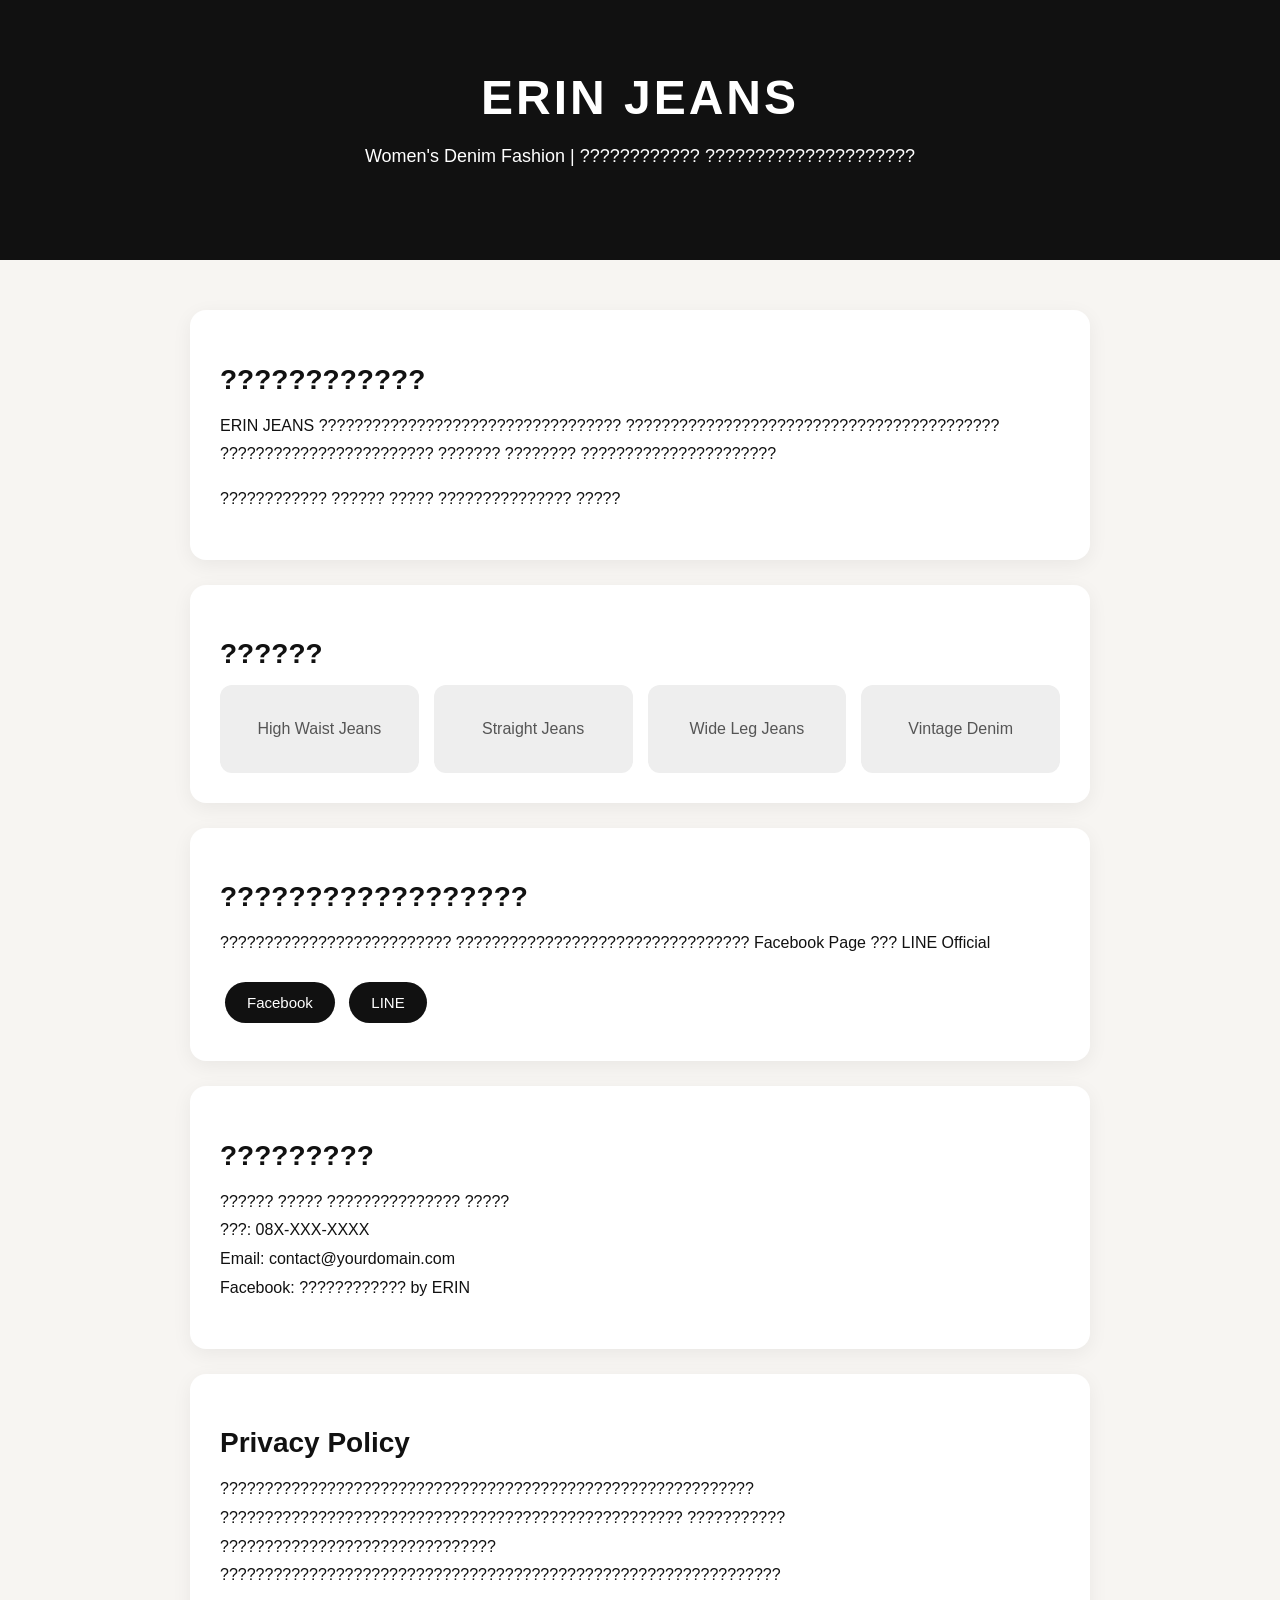
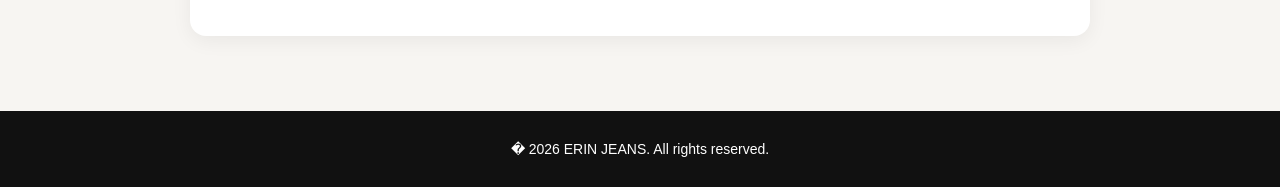
==== index.html @ b249409e "Create index.html" ====
<!DOCTYPE html>
<html lang="th">
<head>
  <meta charset="UTF-8">
  <meta name="viewport" content="width=device-width, initial-scale=1.0">
  <title>ERIN JEANS | Women's Denim Fashion</title>
  <style>
    body {
      margin: 0;
      font-family: Arial, sans-serif;
      color: #111;
      background: #f7f5f2;
    }
    header {
      padding: 70px 20px;
      text-align: center;
      background: #111;
      color: white;
    }
    header h1 {
      font-size: 48px;
      margin: 0;
      letter-spacing: 3px;
    }
    header p {
      font-size: 18px;
      margin-top: 15px;
    }
    section {
      max-width: 900px;
      margin: auto;
      padding: 50px 20px;
    }
    h2 {
      font-size: 28px;
      margin-bottom: 15px;
    }
    p {
      line-height: 1.8;
      font-size: 16px;
    }
    .box {
      background: white;
      padding: 30px;
      border-radius: 16px;
      margin-bottom: 25px;
      box-shadow: 0 5px 20px rgba(0,0,0,0.06);
    }
    .products {
      display: grid;
      grid-template-columns: repeat(auto-fit, minmax(180px, 1fr));
      gap: 15px;
    }
    .product {
      background: #eee;
      padding: 35px 15px;
      border-radius: 12px;
      text-align: center;
      color: #555;
    }
    .btn {
      display: inline-block;
      margin: 8px 5px;
      padding: 12px 22px;
      background: #111;
      color: white;
      text-decoration: none;
      border-radius: 30px;
      font-size: 15px;
    }
    footer {
      text-align: center;
      padding: 30px;
      background: #111;
      color: white;
      font-size: 14px;
    }
  </style>
</head>

<body>

<header>
  <h1>ERIN JEANS</h1>
  <p>Women's Denim Fashion | ???????????? ?????????????????????</p>
</header>

<section>
  <div class="box">
    <h2>????????????</h2>
    <p>
      ERIN JEANS ?????????????????????????????????? 
      ?????????????????????????????????????????? 
      ???????????????????????? ??????? ???????? 
      ??????????????????????
    </p>
    <p>
      ???????????? ?????? ????? ??????????????? ?????
    </p>
  </div>

  <div class="box">
    <h2>??????</h2>
    <div class="products">
      <div class="product">High Waist Jeans</div>
      <div class="product">Straight Jeans</div>
      <div class="product">Wide Leg Jeans</div>
      <div class="product">Vintage Denim</div>
    </div>
  </div>

  <div class="box">
    <h2>??????????????????</h2>
    <p>
      ?????????????????????????? ????????????????????????????????? Facebook Page ??? LINE Official
    </p>
    <a class="btn" href="https://facebook.com/?????????????????" target="_blank">Facebook</a>
    <a class="btn" href="https://line.me/R/ti/p/?????????????" target="_blank">LINE</a>
  </div>

  <div class="box">
    <h2>?????????</h2>
    <p>
      ?????? ????? ??????????????? ?????<br>
      ???: 08X-XXX-XXXX<br>
      Email: contact@yourdomain.com<br>
      Facebook: ???????????? by ERIN
    </p>
  </div>

  <div class="box">
    <h2>Privacy Policy</h2>
    <p>
      ???????????????????????????????????????????????????????????? 
      ???????????????????????????????????????????????????? ??????????? 
      ??????????????????????????????? ???????????????????????????????????????????????????????????????
    </p>
  </div>
</section>

<footer>
  � 2026 ERIN JEANS. All rights reserved.
</footer>

</body>
</html>
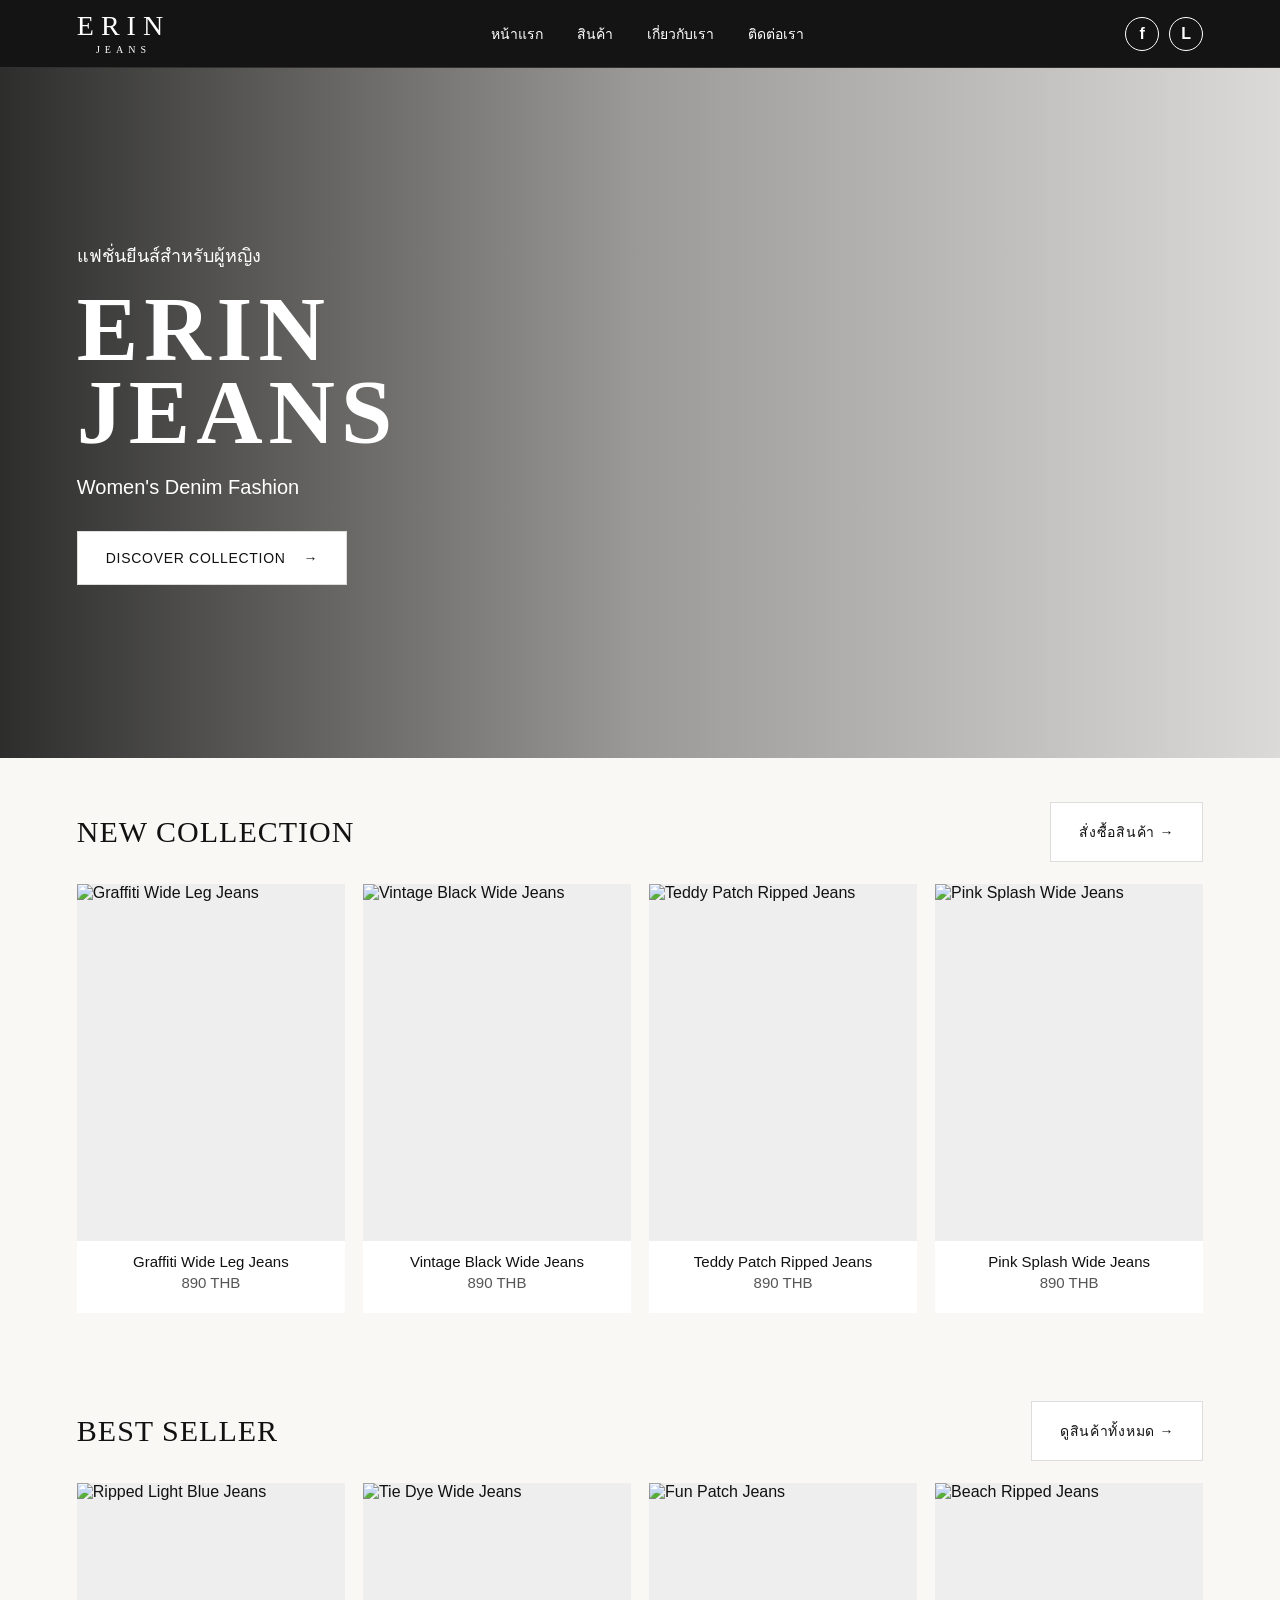
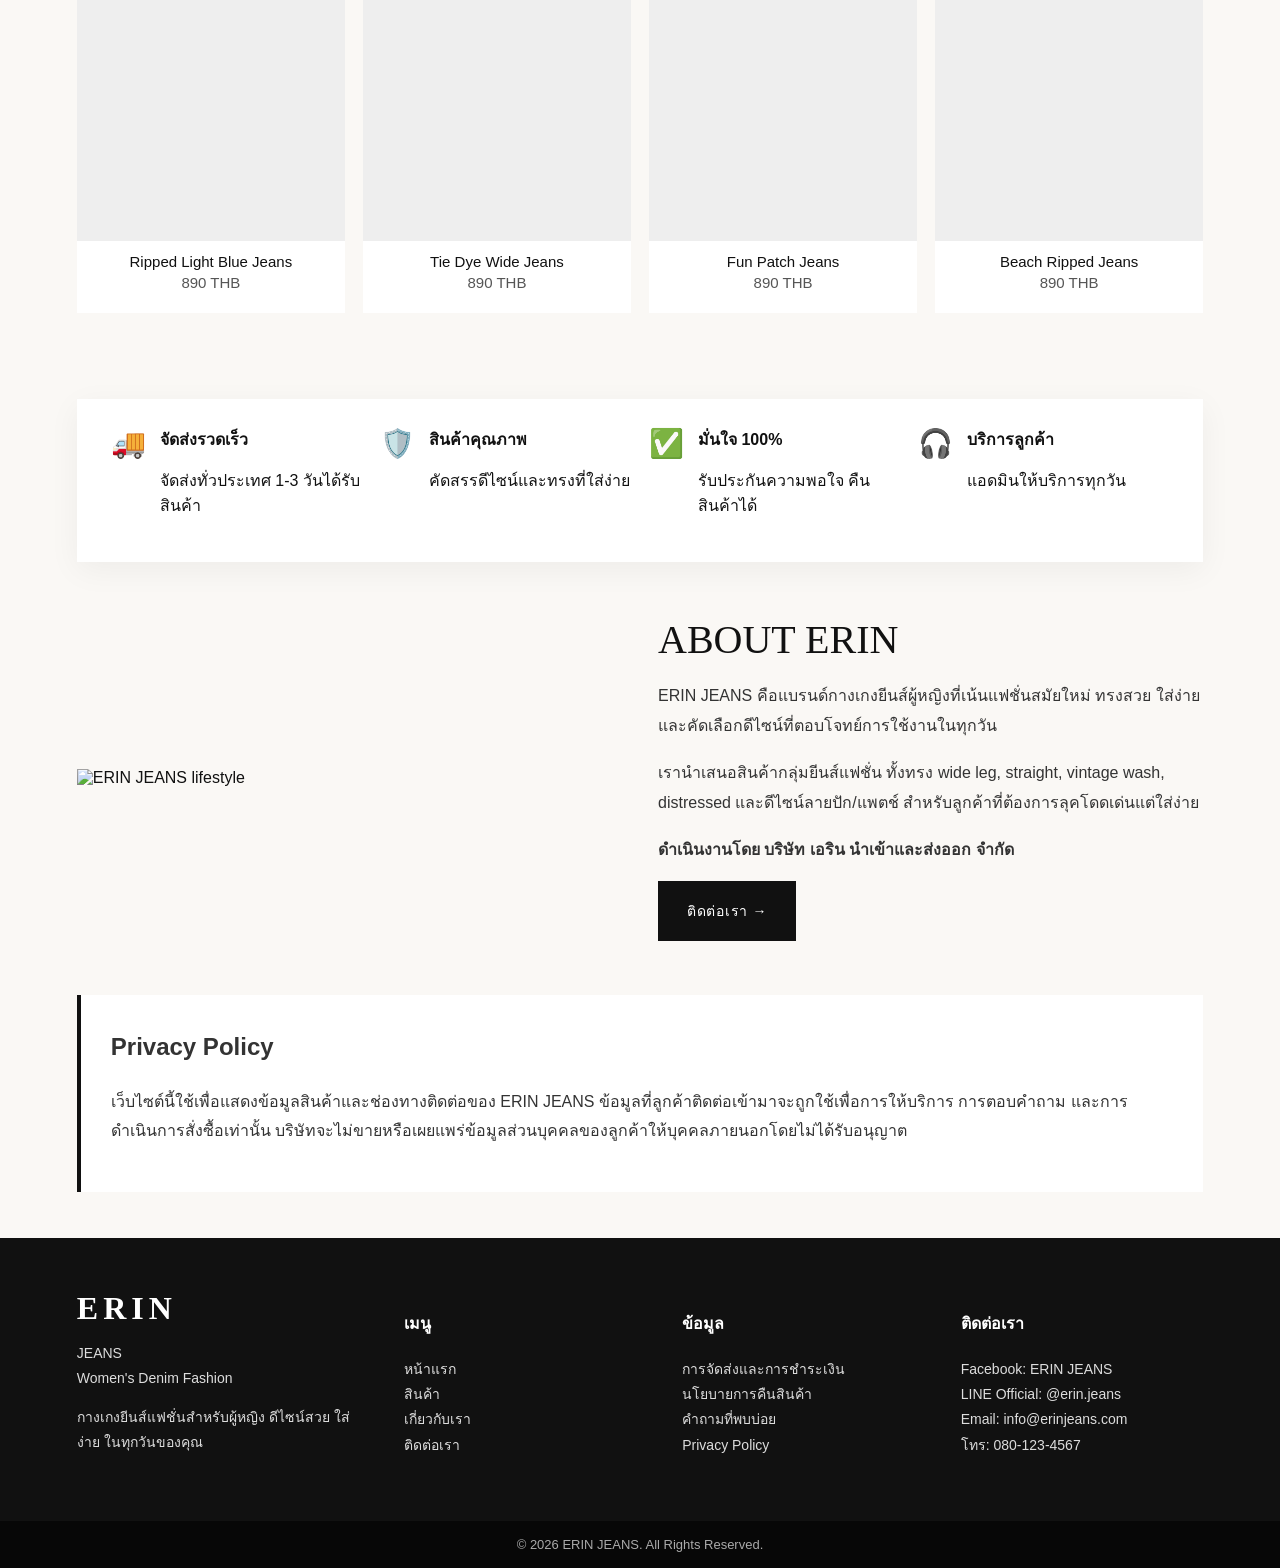
==== commit 5e4fef61: "Update index.html with new layout and styles Refactored HTML structure and added navigation and hero" ====
--- a/index.html
+++ b/index.html
@@ -1,146 +1,43 @@
 <!DOCTYPE html>
 <html lang="th">
 <head>
-  <meta charset="UTF-8">
-  <meta name="viewport" content="width=device-width, initial-scale=1.0">
+  <meta charset="UTF-8" />
+  <meta name="viewport" content="width=device-width, initial-scale=1.0" />
+  <meta name="description" content="ERIN JEANS แบรนด์กางเกงยีนส์แฟชั่นผู้หญิง พร้อมส่งและพรีออเดอร์" />
   <title>ERIN JEANS | Women's Denim Fashion</title>
   <style>
-    body {
-      margin: 0;
-      font-family: Arial, sans-serif;
-      color: #111;
-      background: #f7f5f2;
-    }
-    header {
-      padding: 70px 20px;
-      text-align: center;
-      background: #111;
-      color: white;
-    }
-    header h1 {
-      font-size: 48px;
-      margin: 0;
-      letter-spacing: 3px;
-    }
-    header p {
-      font-size: 18px;
-      margin-top: 15px;
-    }
-    section {
-      max-width: 900px;
-      margin: auto;
-      padding: 50px 20px;
-    }
-    h2 {
-      font-size: 28px;
-      margin-bottom: 15px;
-    }
-    p {
-      line-height: 1.8;
-      font-size: 16px;
-    }
-    .box {
-      background: white;
-      padding: 30px;
-      border-radius: 16px;
-      margin-bottom: 25px;
-      box-shadow: 0 5px 20px rgba(0,0,0,0.06);
-    }
-    .products {
-      display: grid;
-      grid-template-columns: repeat(auto-fit, minmax(180px, 1fr));
-      gap: 15px;
-    }
-    .product {
-      background: #eee;
-      padding: 35px 15px;
-      border-radius: 12px;
-      text-align: center;
-      color: #555;
-    }
-    .btn {
-      display: inline-block;
-      margin: 8px 5px;
-      padding: 12px 22px;
-      background: #111;
-      color: white;
-      text-decoration: none;
-      border-radius: 30px;
-      font-size: 15px;
-    }
-    footer {
-      text-align: center;
-      padding: 30px;
-      background: #111;
-      color: white;
-      font-size: 14px;
-    }
+    *{box-sizing:border-box} html{scroll-behavior:smooth} body{margin:0;font-family:Arial,'Noto Sans Thai',sans-serif;color:#111;background:#faf8f5} a{text-decoration:none;color:inherit} img{width:100%;display:block}
+    .nav{position:sticky;top:0;z-index:10;height:68px;background:rgba(0,0,0,.92);color:#fff;display:flex;align-items:center;justify-content:space-between;padding:0 6vw;border-bottom:1px solid rgba(255,255,255,.12)}
+    .logo{font-family:Georgia,serif;letter-spacing:7px;font-size:28px;line-height:.9}.logo span{display:block;font-size:10px;letter-spacing:5px;text-align:center;margin-top:6px}.menu{display:flex;gap:34px;font-size:14px}.icons{display:flex;gap:10px}.circle{width:34px;height:34px;border:1px solid #fff;border-radius:50%;display:grid;place-items:center;font-weight:bold}
+    .hero{min-height:690px;background:linear-gradient(90deg,rgba(0,0,0,.82),rgba(0,0,0,.38),rgba(0,0,0,.12)),url('assets/product-1.jpg') center 18%/cover no-repeat;color:#fff;display:flex;align-items:center;padding:80px 6vw}.hero-content{max-width:620px}.eyebrow{font-size:18px;margin-bottom:18px}.hero h1{font-family:Georgia,serif;font-size:92px;line-height:.9;letter-spacing:6px;margin:0 0 22px}.hero p{font-size:20px;margin:0 0 32px}.btn{display:inline-flex;align-items:center;gap:18px;background:#fff;color:#111;padding:18px 28px;font-size:14px;letter-spacing:.7px;border:1px solid #ddd}.btn.dark{background:#111;color:#fff;border-color:#111}.wrap{padding:44px 6vw}.section-head{display:flex;justify-content:space-between;align-items:center;margin-bottom:22px}.section-head h2{font-family:Georgia,serif;font-weight:400;letter-spacing:1px;font-size:30px;margin:0}.grid{display:grid;grid-template-columns:repeat(4,1fr);gap:18px}.card{background:#fff}.photo{aspect-ratio:3/4;overflow:hidden;background:#eee}.photo img{height:100%;object-fit:cover;transition:.45s}.card:hover img{transform:scale(1.045)}.info{text-align:center;padding:12px 8px 22px;font-size:15px}.price{margin-top:4px;color:#555}.feature-row{display:grid;grid-template-columns:repeat(4,1fr);gap:18px;background:#fff;margin:42px 6vw 0;padding:28px 34px;box-shadow:0 8px 30px rgba(0,0,0,.05)}.feature{display:flex;gap:14px;align-items:flex-start}.feature b{display:block;margin-bottom:5px}.feature .ico{font-size:28px}.about{display:grid;grid-template-columns:1fr 1fr;gap:36px;align-items:center;padding:54px 6vw}.about-box h2{font-family:Georgia,serif;font-size:40px;font-weight:400;margin:0 0 18px}.about-box p{line-height:1.9;color:#333}.contact{background:#111;color:#fff;margin-top:30px;padding:52px 6vw;display:grid;grid-template-columns:1.2fr 1fr 1fr 1fr;gap:36px}.contact h3{font-family:Georgia,serif;letter-spacing:5px;font-size:32px;margin:0}.contact p,.contact li{color:#ddd;line-height:1.8;font-size:14px}.contact ul{padding:0;margin:0;list-style:none}.footer{text-align:center;background:#070707;color:#aaa;padding:16px;font-size:13px}.policy{background:#fff;margin:0 6vw 46px;padding:30px;border-left:4px solid #111;line-height:1.8;color:#333}.policy h2{margin-top:0}
+    @media(max-width:900px){.menu{display:none}.hero{min-height:620px;background-position:center top}.hero h1{font-size:58px}.grid{grid-template-columns:repeat(2,1fr)}.feature-row,.about,.contact{grid-template-columns:1fr}.feature-row{margin:30px 4vw;padding:24px}.wrap,.about,.contact{padding-left:4vw;padding-right:4vw}.nav{padding:0 4vw}.policy{margin-left:4vw;margin-right:4vw}}
+    @media(max-width:520px){.hero h1{font-size:46px}.hero{padding:60px 5vw}.grid{gap:12px}.info{font-size:13px}.section-head{align-items:flex-start;gap:12px;flex-direction:column}.btn{padding:14px 20px}.logo{font-size:22px}}
   </style>
 </head>
-
 <body>
-
-<header>
-  <h1>ERIN JEANS</h1>
-  <p>Women's Denim Fashion | ???????????? ?????????????????????</p>
-</header>
-
-<section>
-  <div class="box">
-    <h2>????????????</h2>
-    <p>
-      ERIN JEANS ?????????????????????????????????? 
-      ?????????????????????????????????????????? 
-      ???????????????????????? ??????? ???????? 
-      ??????????????????????
-    </p>
-    <p>
-      ???????????? ?????? ????? ??????????????? ?????
-    </p>
-  </div>
-
-  <div class="box">
-    <h2>??????</h2>
-    <div class="products">
-      <div class="product">High Waist Jeans</div>
-      <div class="product">Straight Jeans</div>
-      <div class="product">Wide Leg Jeans</div>
-      <div class="product">Vintage Denim</div>
-    </div>
-  </div>
-
-  <div class="box">
-    <h2>??????????????????</h2>
-    <p>
-      ?????????????????????????? ????????????????????????????????? Facebook Page ??? LINE Official
-    </p>
-    <a class="btn" href="https://facebook.com/?????????????????" target="_blank">Facebook</a>
-    <a class="btn" href="https://line.me/R/ti/p/?????????????" target="_blank">LINE</a>
-  </div>
-
-  <div class="box">
-    <h2>?????????</h2>
-    <p>
-      ?????? ????? ??????????????? ?????<br>
-      ???: 08X-XXX-XXXX<br>
-      Email: contact@yourdomain.com<br>
-      Facebook: ???????????? by ERIN
-    </p>
-  </div>
-
-  <div class="box">
-    <h2>Privacy Policy</h2>
-    <p>
-      ???????????????????????????????????????????????????????????? 
-      ???????????????????????????????????????????????????? ??????????? 
-      ??????????????????????????????? ???????????????????????????????????????????????????????????????
-    </p>
-  </div>
-</section>
-
-<footer>
-  � 2026 ERIN JEANS. All rights reserved.
-</footer>
-
+  <nav class="nav">
+    <a class="logo" href="#">ERIN<span>JEANS</span></a>
+    <div class="menu"><a href="#home">หน้าแรก</a><a href="#products">สินค้า</a><a href="#about">เกี่ยวกับเรา</a><a href="#contact">ติดต่อเรา</a></div>
+    <div class="icons"><a class="circle" href="https://facebook.com/" target="_blank">f</a><a class="circle" href="https://line.me/" target="_blank">L</a></div>
+  </nav>
+  <header class="hero" id="home"><div class="hero-content"><div class="eyebrow">แฟชั่นยีนส์สำหรับผู้หญิง</div><h1>ERIN<br>JEANS</h1><p>Women's Denim Fashion</p><a class="btn" href="#products">DISCOVER COLLECTION <span>→</span></a></div></header>
+  <main>
+    <section class="wrap" id="products"><div class="section-head"><h2>NEW COLLECTION</h2><a class="btn" href="#contact">สั่งซื้อสินค้า →</a></div><div class="grid">
+      <article class="card"><div class="photo"><img src="assets/product-2.jpg" alt="Graffiti Wide Leg Jeans"></div><div class="info">Graffiti Wide Leg Jeans<div class="price">890 THB</div></div></article>
+      <article class="card"><div class="photo"><img src="assets/product-3.jpg" alt="Vintage Black Wide Jeans"></div><div class="info">Vintage Black Wide Jeans<div class="price">890 THB</div></div></article>
+      <article class="card"><div class="photo"><img src="assets/product-4.jpg" alt="Teddy Patch Ripped Jeans"></div><div class="info">Teddy Patch Ripped Jeans<div class="price">890 THB</div></div></article>
+      <article class="card"><div class="photo"><img src="assets/product-8.jpg" alt="Pink Splash Wide Jeans"></div><div class="info">Pink Splash Wide Jeans<div class="price">890 THB</div></div></article>
+    </div></section>
+    <section class="wrap"><div class="section-head"><h2>BEST SELLER</h2><a class="btn" href="#contact">ดูสินค้าทั้งหมด →</a></div><div class="grid">
+      <article class="card"><div class="photo"><img src="assets/product-10.jpg" alt="Ripped Light Blue Jeans"></div><div class="info">Ripped Light Blue Jeans<div class="price">890 THB</div></div></article>
+      <article class="card"><div class="photo"><img src="assets/product-9.jpg" alt="Tie Dye Wide Jeans"></div><div class="info">Tie Dye Wide Jeans<div class="price">890 THB</div></div></article>
+      <article class="card"><div class="photo"><img src="assets/product-7.jpg" alt="Fun Patch Jeans"></div><div class="info">Fun Patch Jeans<div class="price">890 THB</div></div></article>
+      <article class="card"><div class="photo"><img src="assets/product-11.jpg" alt="Beach Ripped Jeans"></div><div class="info">Beach Ripped Jeans<div class="price">890 THB</div></div></article>
+    </div></section>
+    <div class="feature-row"><div class="feature"><div class="ico">🚚</div><div><b>จัดส่งรวดเร็ว</b><p>จัดส่งทั่วประเทศ 1-3 วันได้รับสินค้า</p></div></div><div class="feature"><div class="ico">🛡️</div><div><b>สินค้าคุณภาพ</b><p>คัดสรรดีไซน์และทรงที่ใส่ง่าย</p></div></div><div class="feature"><div class="ico">✅</div><div><b>มั่นใจ 100%</b><p>รับประกันความพอใจ คืนสินค้าได้</p></div></div><div class="feature"><div class="ico">🎧</div><div><b>บริการลูกค้า</b><p>แอดมินให้บริการทุกวัน</p></div></div></div>
+    <section class="about" id="about"><div><img src="assets/product-6.jpg" alt="ERIN JEANS lifestyle"></div><div class="about-box"><h2>ABOUT ERIN</h2><p>ERIN JEANS คือแบรนด์กางเกงยีนส์ผู้หญิงที่เน้นแฟชั่นสมัยใหม่ ทรงสวย ใส่ง่าย และคัดเลือกดีไซน์ที่ตอบโจทย์การใช้งานในทุกวัน</p><p>เรานำเสนอสินค้ากลุ่มยีนส์แฟชั่น ทั้งทรง wide leg, straight, vintage wash, distressed และดีไซน์ลายปัก/แพตช์ สำหรับลูกค้าที่ต้องการลุคโดดเด่นแต่ใส่ง่าย</p><p><b>ดำเนินงานโดย บริษัท เอริน นำเข้าและส่งออก จำกัด</b></p><a class="btn dark" href="#contact">ติดต่อเรา →</a></div></section>
+    <section class="policy"><h2>Privacy Policy</h2><p>เว็บไซต์นี้ใช้เพื่อแสดงข้อมูลสินค้าและช่องทางติดต่อของ ERIN JEANS ข้อมูลที่ลูกค้าติดต่อเข้ามาจะถูกใช้เพื่อการให้บริการ การตอบคำถาม และการดำเนินการสั่งซื้อเท่านั้น บริษัทจะไม่ขายหรือเผยแพร่ข้อมูลส่วนบุคคลของลูกค้าให้บุคคลภายนอกโดยไม่ได้รับอนุญาต</p></section>
+  </main>
+  <footer class="contact" id="contact"><div><h3>ERIN</h3><p>JEANS<br>Women's Denim Fashion</p><p>กางเกงยีนส์แฟชั่นสำหรับผู้หญิง ดีไซน์สวย ใส่ง่าย ในทุกวันของคุณ</p></div><div><h4>เมนู</h4><ul><li><a href="#home">หน้าแรก</a></li><li><a href="#products">สินค้า</a></li><li><a href="#about">เกี่ยวกับเรา</a></li><li><a href="#contact">ติดต่อเรา</a></li></ul></div><div><h4>ข้อมูล</h4><ul><li>การจัดส่งและการชำระเงิน</li><li>นโยบายการคืนสินค้า</li><li>คำถามที่พบบ่อย</li><li>Privacy Policy</li></ul></div><div><h4>ติดต่อเรา</h4><ul><li>Facebook: ERIN JEANS</li><li>LINE Official: @erin.jeans</li><li>Email: info@erinjeans.com</li><li>โทร: 080-123-4567</li></ul></div></footer><div class="footer">© 2026 ERIN JEANS. All Rights Reserved.</div>
 </body>
 </html>
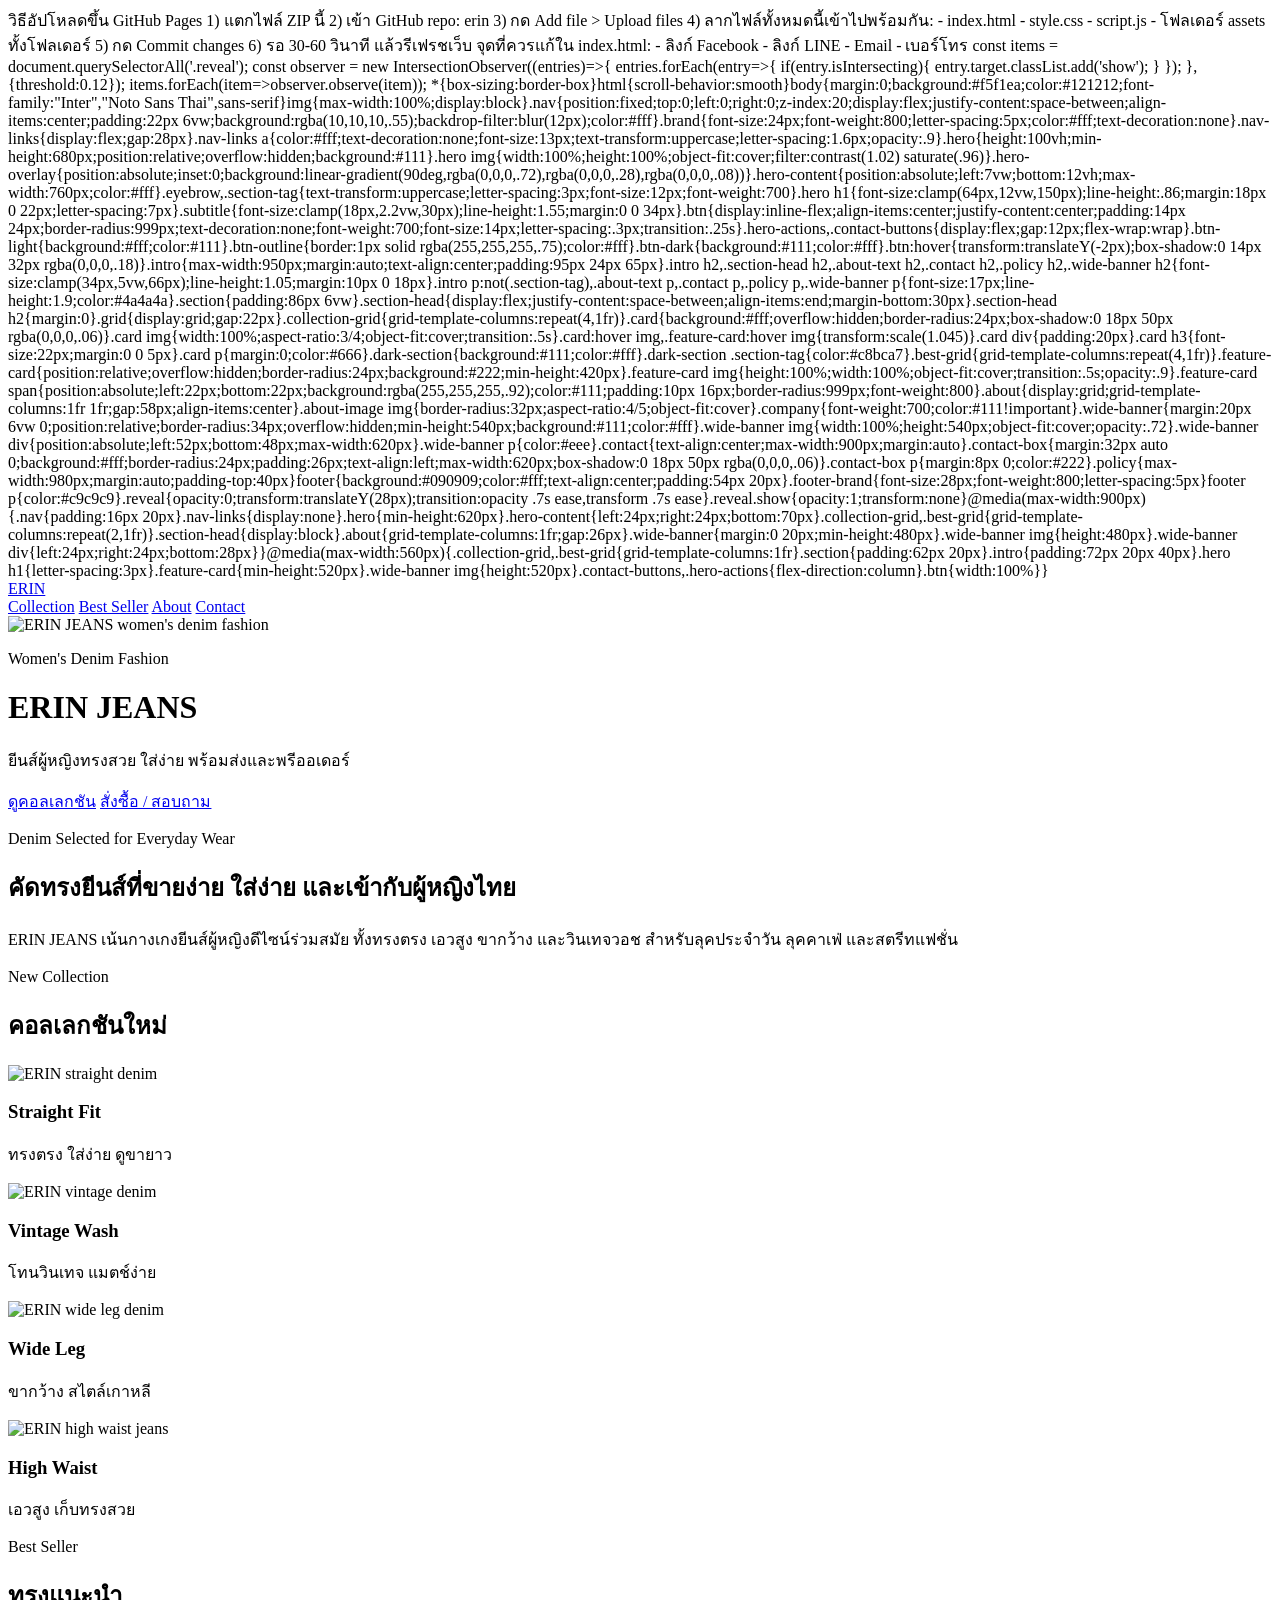
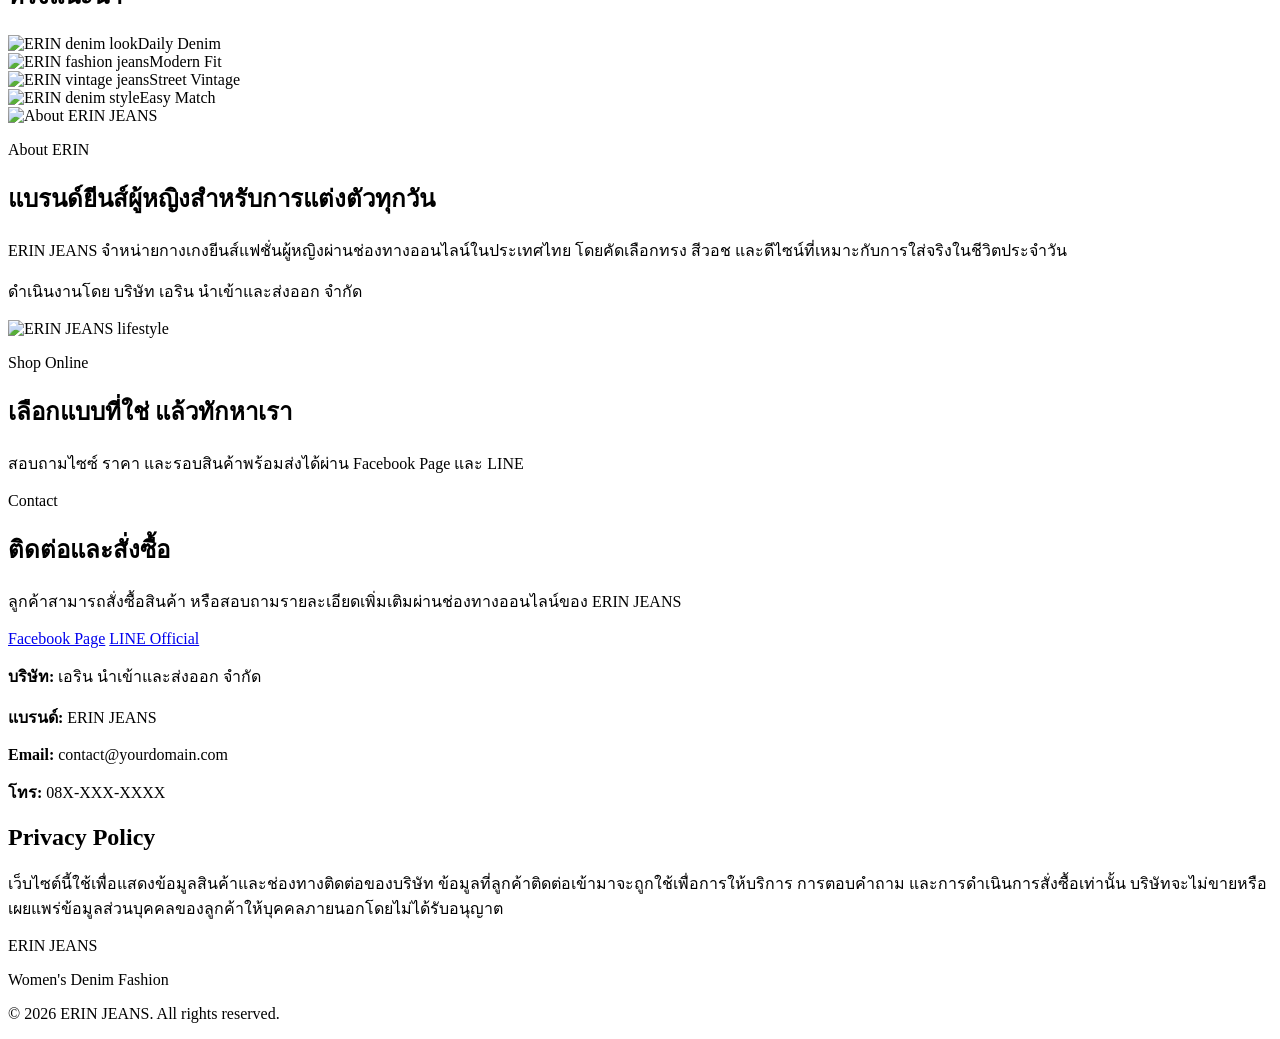
==== commit 24df68b9: "Update index.html" ====
--- a/index.html
+++ b/index.html
@@ -1,43 +1,149 @@
+วิธีอัปโหลดขึ้น GitHub Pages
+
+1) แตกไฟล์ ZIP นี้
+2) เข้า GitHub repo: erin
+3) กด Add file > Upload files
+4) ลากไฟล์ทั้งหมดนี้เข้าไปพร้อมกัน:
+   - index.html
+   - style.css
+   - script.js
+   - โฟลเดอร์ assets ทั้งโฟลเดอร์
+5) กด Commit changes
+6) รอ 30-60 วินาที แล้วรีเฟรชเว็บ
+
+จุดที่ควรแก้ใน index.html:
+- ลิงก์ Facebook
+- ลิงก์ LINE
+- Email
+- เบอร์โทร
+
+const items = document.querySelectorAll('.reveal');
+const observer = new IntersectionObserver((entries)=>{
+  entries.forEach(entry=>{
+    if(entry.isIntersecting){ entry.target.classList.add('show'); }
+  });
+},{threshold:0.12});
+items.forEach(item=>observer.observe(item));
+
+*{box-sizing:border-box}html{scroll-behavior:smooth}body{margin:0;background:#f5f1ea;color:#121212;font-family:"Inter","Noto Sans Thai",sans-serif}img{max-width:100%;display:block}.nav{position:fixed;top:0;left:0;right:0;z-index:20;display:flex;justify-content:space-between;align-items:center;padding:22px 6vw;background:rgba(10,10,10,.55);backdrop-filter:blur(12px);color:#fff}.brand{font-size:24px;font-weight:800;letter-spacing:5px;color:#fff;text-decoration:none}.nav-links{display:flex;gap:28px}.nav-links a{color:#fff;text-decoration:none;font-size:13px;text-transform:uppercase;letter-spacing:1.6px;opacity:.9}.hero{height:100vh;min-height:680px;position:relative;overflow:hidden;background:#111}.hero img{width:100%;height:100%;object-fit:cover;filter:contrast(1.02) saturate(.96)}.hero-overlay{position:absolute;inset:0;background:linear-gradient(90deg,rgba(0,0,0,.72),rgba(0,0,0,.28),rgba(0,0,0,.08))}.hero-content{position:absolute;left:7vw;bottom:12vh;max-width:760px;color:#fff}.eyebrow,.section-tag{text-transform:uppercase;letter-spacing:3px;font-size:12px;font-weight:700}.hero h1{font-size:clamp(64px,12vw,150px);line-height:.86;margin:18px 0 22px;letter-spacing:7px}.subtitle{font-size:clamp(18px,2.2vw,30px);line-height:1.55;margin:0 0 34px}.btn{display:inline-flex;align-items:center;justify-content:center;padding:14px 24px;border-radius:999px;text-decoration:none;font-weight:700;font-size:14px;letter-spacing:.3px;transition:.25s}.hero-actions,.contact-buttons{display:flex;gap:12px;flex-wrap:wrap}.btn-light{background:#fff;color:#111}.btn-outline{border:1px solid rgba(255,255,255,.75);color:#fff}.btn-dark{background:#111;color:#fff}.btn:hover{transform:translateY(-2px);box-shadow:0 14px 32px rgba(0,0,0,.18)}.intro{max-width:950px;margin:auto;text-align:center;padding:95px 24px 65px}.intro h2,.section-head h2,.about-text h2,.contact h2,.policy h2,.wide-banner h2{font-size:clamp(34px,5vw,66px);line-height:1.05;margin:10px 0 18px}.intro p:not(.section-tag),.about-text p,.contact p,.policy p,.wide-banner p{font-size:17px;line-height:1.9;color:#4a4a4a}.section{padding:86px 6vw}.section-head{display:flex;justify-content:space-between;align-items:end;margin-bottom:30px}.section-head h2{margin:0}.grid{display:grid;gap:22px}.collection-grid{grid-template-columns:repeat(4,1fr)}.card{background:#fff;overflow:hidden;border-radius:24px;box-shadow:0 18px 50px rgba(0,0,0,.06)}.card img{width:100%;aspect-ratio:3/4;object-fit:cover;transition:.5s}.card:hover img,.feature-card:hover img{transform:scale(1.045)}.card div{padding:20px}.card h3{font-size:22px;margin:0 0 5px}.card p{margin:0;color:#666}.dark-section{background:#111;color:#fff}.dark-section .section-tag{color:#c8bca7}.best-grid{grid-template-columns:repeat(4,1fr)}.feature-card{position:relative;overflow:hidden;border-radius:24px;background:#222;min-height:420px}.feature-card img{height:100%;width:100%;object-fit:cover;transition:.5s;opacity:.9}.feature-card span{position:absolute;left:22px;bottom:22px;background:rgba(255,255,255,.92);color:#111;padding:10px 16px;border-radius:999px;font-weight:800}.about{display:grid;grid-template-columns:1fr 1fr;gap:58px;align-items:center}.about-image img{border-radius:32px;aspect-ratio:4/5;object-fit:cover}.company{font-weight:700;color:#111!important}.wide-banner{margin:20px 6vw 0;position:relative;border-radius:34px;overflow:hidden;min-height:540px;background:#111;color:#fff}.wide-banner img{width:100%;height:540px;object-fit:cover;opacity:.72}.wide-banner div{position:absolute;left:52px;bottom:48px;max-width:620px}.wide-banner p{color:#eee}.contact{text-align:center;max-width:900px;margin:auto}.contact-box{margin:32px auto 0;background:#fff;border-radius:24px;padding:26px;text-align:left;max-width:620px;box-shadow:0 18px 50px rgba(0,0,0,.06)}.contact-box p{margin:8px 0;color:#222}.policy{max-width:980px;margin:auto;padding-top:40px}footer{background:#090909;color:#fff;text-align:center;padding:54px 20px}.footer-brand{font-size:28px;font-weight:800;letter-spacing:5px}footer p{color:#c9c9c9}.reveal{opacity:0;transform:translateY(28px);transition:opacity .7s ease,transform .7s ease}.reveal.show{opacity:1;transform:none}@media(max-width:900px){.nav{padding:16px 20px}.nav-links{display:none}.hero{min-height:620px}.hero-content{left:24px;right:24px;bottom:70px}.collection-grid,.best-grid{grid-template-columns:repeat(2,1fr)}.section-head{display:block}.about{grid-template-columns:1fr;gap:26px}.wide-banner{margin:0 20px;min-height:480px}.wide-banner img{height:480px}.wide-banner div{left:24px;right:24px;bottom:28px}}@media(max-width:560px){.collection-grid,.best-grid{grid-template-columns:1fr}.section{padding:62px 20px}.intro{padding:72px 20px 40px}.hero h1{letter-spacing:3px}.feature-card{min-height:520px}.wide-banner img{height:520px}.contact-buttons,.hero-actions{flex-direction:column}.btn{width:100%}}
+
 <!DOCTYPE html>
 <html lang="th">
 <head>
   <meta charset="UTF-8" />
   <meta name="viewport" content="width=device-width, initial-scale=1.0" />
-  <meta name="description" content="ERIN JEANS แบรนด์กางเกงยีนส์แฟชั่นผู้หญิง พร้อมส่งและพรีออเดอร์" />
   <title>ERIN JEANS | Women's Denim Fashion</title>
-  <style>
-    *{box-sizing:border-box} html{scroll-behavior:smooth} body{margin:0;font-family:Arial,'Noto Sans Thai',sans-serif;color:#111;background:#faf8f5} a{text-decoration:none;color:inherit} img{width:100%;display:block}
-    .nav{position:sticky;top:0;z-index:10;height:68px;background:rgba(0,0,0,.92);color:#fff;display:flex;align-items:center;justify-content:space-between;padding:0 6vw;border-bottom:1px solid rgba(255,255,255,.12)}
-    .logo{font-family:Georgia,serif;letter-spacing:7px;font-size:28px;line-height:.9}.logo span{display:block;font-size:10px;letter-spacing:5px;text-align:center;margin-top:6px}.menu{display:flex;gap:34px;font-size:14px}.icons{display:flex;gap:10px}.circle{width:34px;height:34px;border:1px solid #fff;border-radius:50%;display:grid;place-items:center;font-weight:bold}
-    .hero{min-height:690px;background:linear-gradient(90deg,rgba(0,0,0,.82),rgba(0,0,0,.38),rgba(0,0,0,.12)),url('assets/product-1.jpg') center 18%/cover no-repeat;color:#fff;display:flex;align-items:center;padding:80px 6vw}.hero-content{max-width:620px}.eyebrow{font-size:18px;margin-bottom:18px}.hero h1{font-family:Georgia,serif;font-size:92px;line-height:.9;letter-spacing:6px;margin:0 0 22px}.hero p{font-size:20px;margin:0 0 32px}.btn{display:inline-flex;align-items:center;gap:18px;background:#fff;color:#111;padding:18px 28px;font-size:14px;letter-spacing:.7px;border:1px solid #ddd}.btn.dark{background:#111;color:#fff;border-color:#111}.wrap{padding:44px 6vw}.section-head{display:flex;justify-content:space-between;align-items:center;margin-bottom:22px}.section-head h2{font-family:Georgia,serif;font-weight:400;letter-spacing:1px;font-size:30px;margin:0}.grid{display:grid;grid-template-columns:repeat(4,1fr);gap:18px}.card{background:#fff}.photo{aspect-ratio:3/4;overflow:hidden;background:#eee}.photo img{height:100%;object-fit:cover;transition:.45s}.card:hover img{transform:scale(1.045)}.info{text-align:center;padding:12px 8px 22px;font-size:15px}.price{margin-top:4px;color:#555}.feature-row{display:grid;grid-template-columns:repeat(4,1fr);gap:18px;background:#fff;margin:42px 6vw 0;padding:28px 34px;box-shadow:0 8px 30px rgba(0,0,0,.05)}.feature{display:flex;gap:14px;align-items:flex-start}.feature b{display:block;margin-bottom:5px}.feature .ico{font-size:28px}.about{display:grid;grid-template-columns:1fr 1fr;gap:36px;align-items:center;padding:54px 6vw}.about-box h2{font-family:Georgia,serif;font-size:40px;font-weight:400;margin:0 0 18px}.about-box p{line-height:1.9;color:#333}.contact{background:#111;color:#fff;margin-top:30px;padding:52px 6vw;display:grid;grid-template-columns:1.2fr 1fr 1fr 1fr;gap:36px}.contact h3{font-family:Georgia,serif;letter-spacing:5px;font-size:32px;margin:0}.contact p,.contact li{color:#ddd;line-height:1.8;font-size:14px}.contact ul{padding:0;margin:0;list-style:none}.footer{text-align:center;background:#070707;color:#aaa;padding:16px;font-size:13px}.policy{background:#fff;margin:0 6vw 46px;padding:30px;border-left:4px solid #111;line-height:1.8;color:#333}.policy h2{margin-top:0}
-    @media(max-width:900px){.menu{display:none}.hero{min-height:620px;background-position:center top}.hero h1{font-size:58px}.grid{grid-template-columns:repeat(2,1fr)}.feature-row,.about,.contact{grid-template-columns:1fr}.feature-row{margin:30px 4vw;padding:24px}.wrap,.about,.contact{padding-left:4vw;padding-right:4vw}.nav{padding:0 4vw}.policy{margin-left:4vw;margin-right:4vw}}
-    @media(max-width:520px){.hero h1{font-size:46px}.hero{padding:60px 5vw}.grid{gap:12px}.info{font-size:13px}.section-head{align-items:flex-start;gap:12px;flex-direction:column}.btn{padding:14px 20px}.logo{font-size:22px}}
-  </style>
+  <meta name="description" content="ERIN JEANS แบรนด์กางเกงยีนส์แฟชั่นผู้หญิง พร้อมส่งและพรีออเดอร์ โดยบริษัท เอริน นำเข้าและส่งออก จำกัด" />
+  <link rel="preconnect" href="https://fonts.googleapis.com">
+  <link rel="preconnect" href="https://fonts.gstatic.com" crossorigin>
+  <link href="https://fonts.googleapis.com/css2?family=Inter:wght@400;500;600;700;800&family=Noto+Sans+Thai:wght@400;500;600;700&display=swap" rel="stylesheet">
+  <link rel="stylesheet" href="style.css" />
 </head>
 <body>
   <nav class="nav">
-    <a class="logo" href="#">ERIN<span>JEANS</span></a>
-    <div class="menu"><a href="#home">หน้าแรก</a><a href="#products">สินค้า</a><a href="#about">เกี่ยวกับเรา</a><a href="#contact">ติดต่อเรา</a></div>
-    <div class="icons"><a class="circle" href="https://facebook.com/" target="_blank">f</a><a class="circle" href="https://line.me/" target="_blank">L</a></div>
+    <a class="brand" href="#home">ERIN</a>
+    <div class="nav-links">
+      <a href="#collection">Collection</a>
+      <a href="#bestseller">Best Seller</a>
+      <a href="#about">About</a>
+      <a href="#contact">Contact</a>
+    </div>
   </nav>
-  <header class="hero" id="home"><div class="hero-content"><div class="eyebrow">แฟชั่นยีนส์สำหรับผู้หญิง</div><h1>ERIN<br>JEANS</h1><p>Women's Denim Fashion</p><a class="btn" href="#products">DISCOVER COLLECTION <span>→</span></a></div></header>
+
+  <header id="home" class="hero">
+    <img src="assets/hero.jpg" alt="ERIN JEANS women's denim fashion" />
+    <div class="hero-overlay"></div>
+    <div class="hero-content reveal">
+      <p class="eyebrow">Women's Denim Fashion</p>
+      <h1>ERIN JEANS</h1>
+      <p class="subtitle">ยีนส์ผู้หญิงทรงสวย ใส่ง่าย พร้อมส่งและพรีออเดอร์</p>
+      <div class="hero-actions">
+        <a class="btn btn-light" href="#collection">ดูคอลเลกชัน</a>
+        <a class="btn btn-outline" href="#contact">สั่งซื้อ / สอบถาม</a>
+      </div>
+    </div>
+  </header>
+
   <main>
-    <section class="wrap" id="products"><div class="section-head"><h2>NEW COLLECTION</h2><a class="btn" href="#contact">สั่งซื้อสินค้า →</a></div><div class="grid">
-      <article class="card"><div class="photo"><img src="assets/product-2.jpg" alt="Graffiti Wide Leg Jeans"></div><div class="info">Graffiti Wide Leg Jeans<div class="price">890 THB</div></div></article>
-      <article class="card"><div class="photo"><img src="assets/product-3.jpg" alt="Vintage Black Wide Jeans"></div><div class="info">Vintage Black Wide Jeans<div class="price">890 THB</div></div></article>
-      <article class="card"><div class="photo"><img src="assets/product-4.jpg" alt="Teddy Patch Ripped Jeans"></div><div class="info">Teddy Patch Ripped Jeans<div class="price">890 THB</div></div></article>
-      <article class="card"><div class="photo"><img src="assets/product-8.jpg" alt="Pink Splash Wide Jeans"></div><div class="info">Pink Splash Wide Jeans<div class="price">890 THB</div></div></article>
-    </div></section>
-    <section class="wrap"><div class="section-head"><h2>BEST SELLER</h2><a class="btn" href="#contact">ดูสินค้าทั้งหมด →</a></div><div class="grid">
-      <article class="card"><div class="photo"><img src="assets/product-10.jpg" alt="Ripped Light Blue Jeans"></div><div class="info">Ripped Light Blue Jeans<div class="price">890 THB</div></div></article>
-      <article class="card"><div class="photo"><img src="assets/product-9.jpg" alt="Tie Dye Wide Jeans"></div><div class="info">Tie Dye Wide Jeans<div class="price">890 THB</div></div></article>
-      <article class="card"><div class="photo"><img src="assets/product-7.jpg" alt="Fun Patch Jeans"></div><div class="info">Fun Patch Jeans<div class="price">890 THB</div></div></article>
-      <article class="card"><div class="photo"><img src="assets/product-11.jpg" alt="Beach Ripped Jeans"></div><div class="info">Beach Ripped Jeans<div class="price">890 THB</div></div></article>
-    </div></section>
-    <div class="feature-row"><div class="feature"><div class="ico">🚚</div><div><b>จัดส่งรวดเร็ว</b><p>จัดส่งทั่วประเทศ 1-3 วันได้รับสินค้า</p></div></div><div class="feature"><div class="ico">🛡️</div><div><b>สินค้าคุณภาพ</b><p>คัดสรรดีไซน์และทรงที่ใส่ง่าย</p></div></div><div class="feature"><div class="ico">✅</div><div><b>มั่นใจ 100%</b><p>รับประกันความพอใจ คืนสินค้าได้</p></div></div><div class="feature"><div class="ico">🎧</div><div><b>บริการลูกค้า</b><p>แอดมินให้บริการทุกวัน</p></div></div></div>
-    <section class="about" id="about"><div><img src="assets/product-6.jpg" alt="ERIN JEANS lifestyle"></div><div class="about-box"><h2>ABOUT ERIN</h2><p>ERIN JEANS คือแบรนด์กางเกงยีนส์ผู้หญิงที่เน้นแฟชั่นสมัยใหม่ ทรงสวย ใส่ง่าย และคัดเลือกดีไซน์ที่ตอบโจทย์การใช้งานในทุกวัน</p><p>เรานำเสนอสินค้ากลุ่มยีนส์แฟชั่น ทั้งทรง wide leg, straight, vintage wash, distressed และดีไซน์ลายปัก/แพตช์ สำหรับลูกค้าที่ต้องการลุคโดดเด่นแต่ใส่ง่าย</p><p><b>ดำเนินงานโดย บริษัท เอริน นำเข้าและส่งออก จำกัด</b></p><a class="btn dark" href="#contact">ติดต่อเรา →</a></div></section>
-    <section class="policy"><h2>Privacy Policy</h2><p>เว็บไซต์นี้ใช้เพื่อแสดงข้อมูลสินค้าและช่องทางติดต่อของ ERIN JEANS ข้อมูลที่ลูกค้าติดต่อเข้ามาจะถูกใช้เพื่อการให้บริการ การตอบคำถาม และการดำเนินการสั่งซื้อเท่านั้น บริษัทจะไม่ขายหรือเผยแพร่ข้อมูลส่วนบุคคลของลูกค้าให้บุคคลภายนอกโดยไม่ได้รับอนุญาต</p></section>
+    <section class="intro reveal">
+      <p class="section-tag">Denim Selected for Everyday Wear</p>
+      <h2>คัดทรงยีนส์ที่ขายง่าย ใส่ง่าย และเข้ากับผู้หญิงไทย</h2>
+      <p>ERIN JEANS เน้นกางเกงยีนส์ผู้หญิงดีไซน์ร่วมสมัย ทั้งทรงตรง เอวสูง ขากว้าง และวินเทจวอช สำหรับลุคประจำวัน ลุคคาเฟ่ และสตรีทแฟชั่น</p>
+    </section>
+
+    <section id="collection" class="section">
+      <div class="section-head reveal">
+        <p class="section-tag">New Collection</p>
+        <h2>คอลเลกชันใหม่</h2>
+      </div>
+      <div class="grid collection-grid">
+        <article class="card reveal"><img src="assets/product-1.jpg" alt="ERIN straight denim"><div><h3>Straight Fit</h3><p>ทรงตรง ใส่ง่าย ดูขายาว</p></div></article>
+        <article class="card reveal"><img src="assets/product-2.jpg" alt="ERIN vintage denim"><div><h3>Vintage Wash</h3><p>โทนวินเทจ แมตช์ง่าย</p></div></article>
+        <article class="card reveal"><img src="assets/product-3.jpg" alt="ERIN wide leg denim"><div><h3>Wide Leg</h3><p>ขากว้าง สไตล์เกาหลี</p></div></article>
+        <article class="card reveal"><img src="assets/product-4.jpg" alt="ERIN high waist jeans"><div><h3>High Waist</h3><p>เอวสูง เก็บทรงสวย</p></div></article>
+      </div>
+    </section>
+
+    <section id="bestseller" class="section dark-section">
+      <div class="section-head reveal">
+        <p class="section-tag">Best Seller</p>
+        <h2>ทรงแนะนำ</h2>
+      </div>
+      <div class="grid best-grid">
+        <article class="feature-card reveal"><img src="assets/product-5.jpg" alt="ERIN denim look"><span>Daily Denim</span></article>
+        <article class="feature-card reveal"><img src="assets/product-6.jpg" alt="ERIN fashion jeans"><span>Modern Fit</span></article>
+        <article class="feature-card reveal"><img src="assets/product-7.jpg" alt="ERIN vintage jeans"><span>Street Vintage</span></article>
+        <article class="feature-card reveal"><img src="assets/product-8.jpg" alt="ERIN denim style"><span>Easy Match</span></article>
+      </div>
+    </section>
+
+    <section id="about" class="about section">
+      <div class="about-image reveal"><img src="assets/product-9.jpg" alt="About ERIN JEANS"></div>
+      <div class="about-text reveal">
+        <p class="section-tag">About ERIN</p>
+        <h2>แบรนด์ยีนส์ผู้หญิงสำหรับการแต่งตัวทุกวัน</h2>
+        <p>ERIN JEANS จำหน่ายกางเกงยีนส์แฟชั่นผู้หญิงผ่านช่องทางออนไลน์ในประเทศไทย โดยคัดเลือกทรง สีวอช และดีไซน์ที่เหมาะกับการใส่จริงในชีวิตประจำวัน</p>
+        <p class="company">ดำเนินงานโดย บริษัท เอริน นำเข้าและส่งออก จำกัด</p>
+      </div>
+    </section>
+
+    <section class="wide-banner reveal">
+      <img src="assets/product-10.jpg" alt="ERIN JEANS lifestyle">
+      <div>
+        <p class="section-tag">Shop Online</p>
+        <h2>เลือกแบบที่ใช่ แล้วทักหาเรา</h2>
+        <p>สอบถามไซซ์ ราคา และรอบสินค้าพร้อมส่งได้ผ่าน Facebook Page และ LINE</p>
+      </div>
+    </section>
+
+    <section id="contact" class="contact section reveal">
+      <p class="section-tag">Contact</p>
+      <h2>ติดต่อและสั่งซื้อ</h2>
+      <p>ลูกค้าสามารถสั่งซื้อสินค้า หรือสอบถามรายละเอียดเพิ่มเติมผ่านช่องทางออนไลน์ของ ERIN JEANS</p>
+      <div class="contact-buttons">
+        <a class="btn btn-dark" href="https://facebook.com/" target="_blank" rel="noopener">Facebook Page</a>
+        <a class="btn btn-dark" href="https://line.me/" target="_blank" rel="noopener">LINE Official</a>
+      </div>
+      <div class="contact-box">
+        <p><strong>บริษัท:</strong> เอริน นำเข้าและส่งออก จำกัด</p>
+        <p><strong>แบรนด์:</strong> ERIN JEANS</p>
+        <p><strong>Email:</strong> contact@yourdomain.com</p>
+        <p><strong>โทร:</strong> 08X-XXX-XXXX</p>
+      </div>
+    </section>
+
+    <section class="policy section reveal">
+      <h2>Privacy Policy</h2>
+      <p>เว็บไซต์นี้ใช้เพื่อแสดงข้อมูลสินค้าและช่องทางติดต่อของบริษัท ข้อมูลที่ลูกค้าติดต่อเข้ามาจะถูกใช้เพื่อการให้บริการ การตอบคำถาม และการดำเนินการสั่งซื้อเท่านั้น บริษัทจะไม่ขายหรือเผยแพร่ข้อมูลส่วนบุคคลของลูกค้าให้บุคคลภายนอกโดยไม่ได้รับอนุญาต</p>
+    </section>
   </main>
-  <footer class="contact" id="contact"><div><h3>ERIN</h3><p>JEANS<br>Women's Denim Fashion</p><p>กางเกงยีนส์แฟชั่นสำหรับผู้หญิง ดีไซน์สวย ใส่ง่าย ในทุกวันของคุณ</p></div><div><h4>เมนู</h4><ul><li><a href="#home">หน้าแรก</a></li><li><a href="#products">สินค้า</a></li><li><a href="#about">เกี่ยวกับเรา</a></li><li><a href="#contact">ติดต่อเรา</a></li></ul></div><div><h4>ข้อมูล</h4><ul><li>การจัดส่งและการชำระเงิน</li><li>นโยบายการคืนสินค้า</li><li>คำถามที่พบบ่อย</li><li>Privacy Policy</li></ul></div><div><h4>ติดต่อเรา</h4><ul><li>Facebook: ERIN JEANS</li><li>LINE Official: @erin.jeans</li><li>Email: info@erinjeans.com</li><li>โทร: 080-123-4567</li></ul></div></footer><div class="footer">© 2026 ERIN JEANS. All Rights Reserved.</div>
+
+  <footer>
+    <div class="footer-brand">ERIN JEANS</div>
+    <p>Women's Denim Fashion</p>
+    <p>© 2026 ERIN JEANS. All rights reserved.</p>
+  </footer>
+
+  <script src="script.js"></script>
 </body>
 </html>
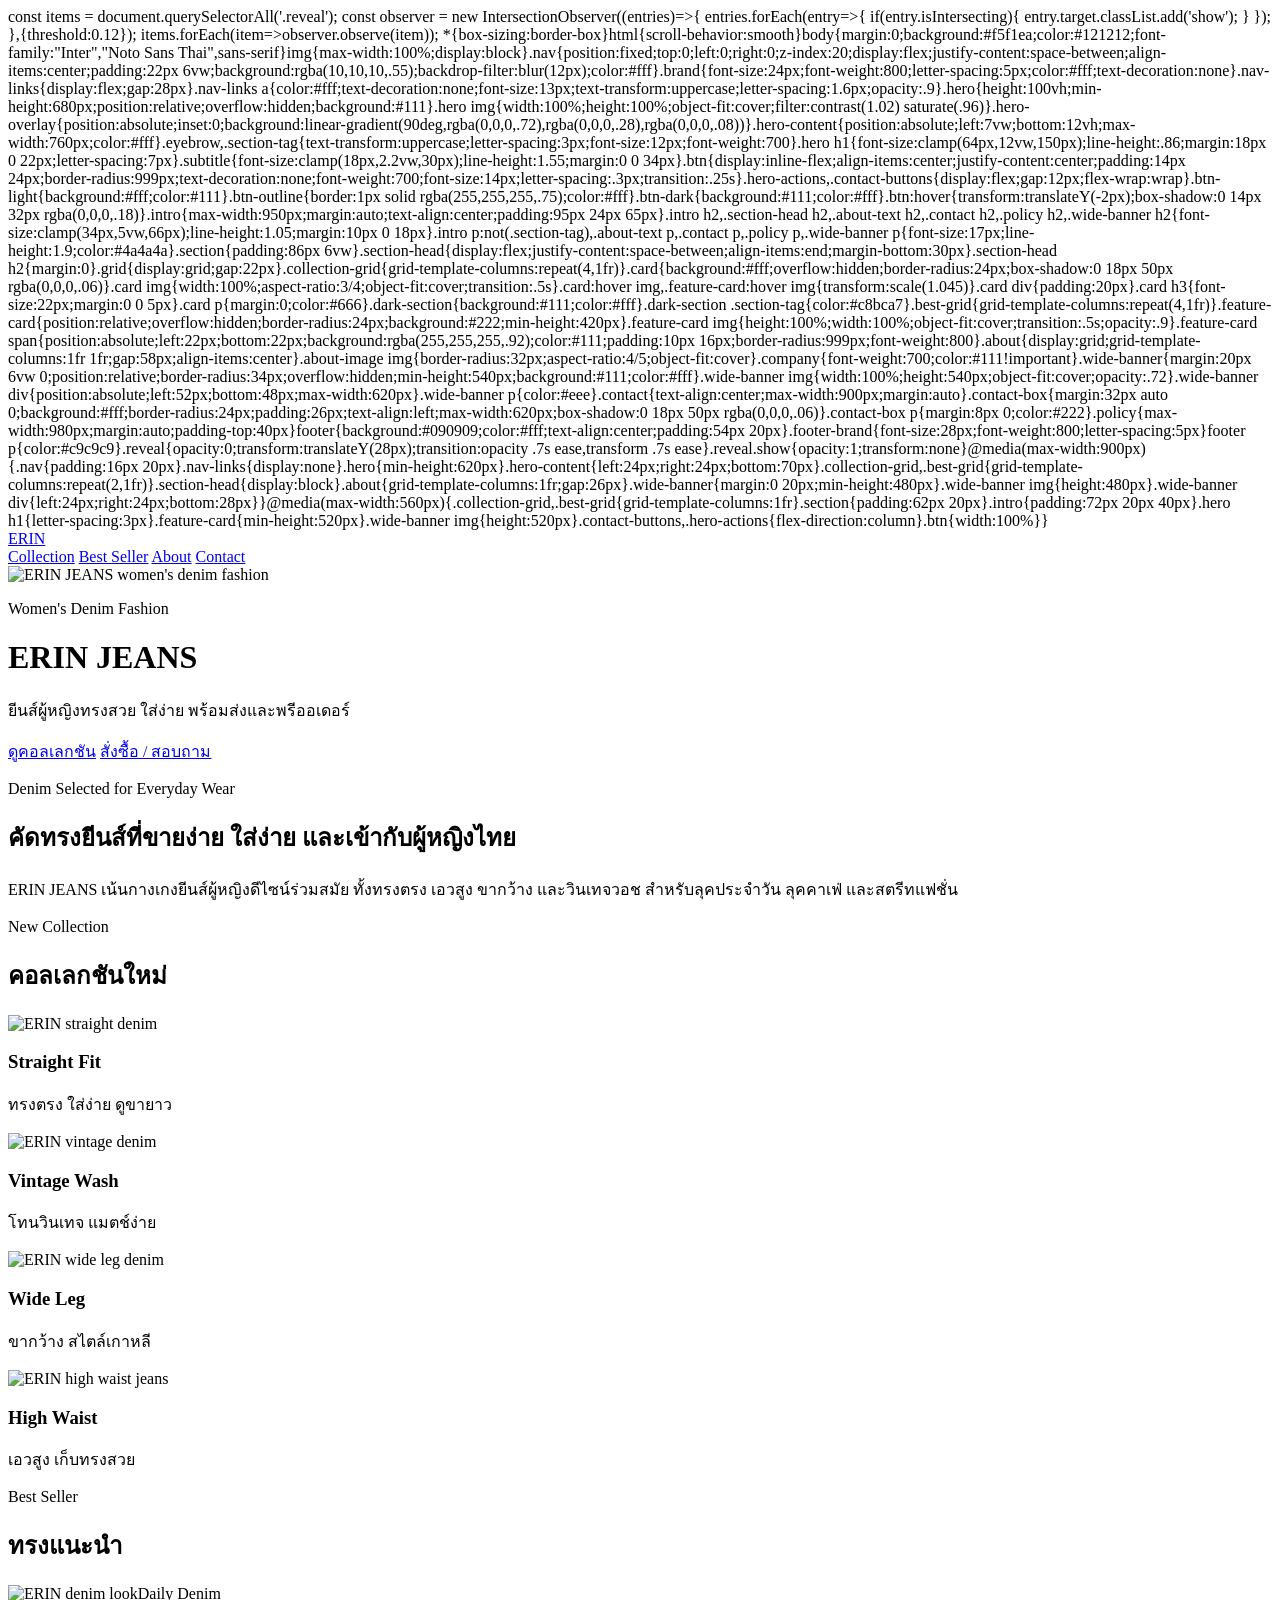
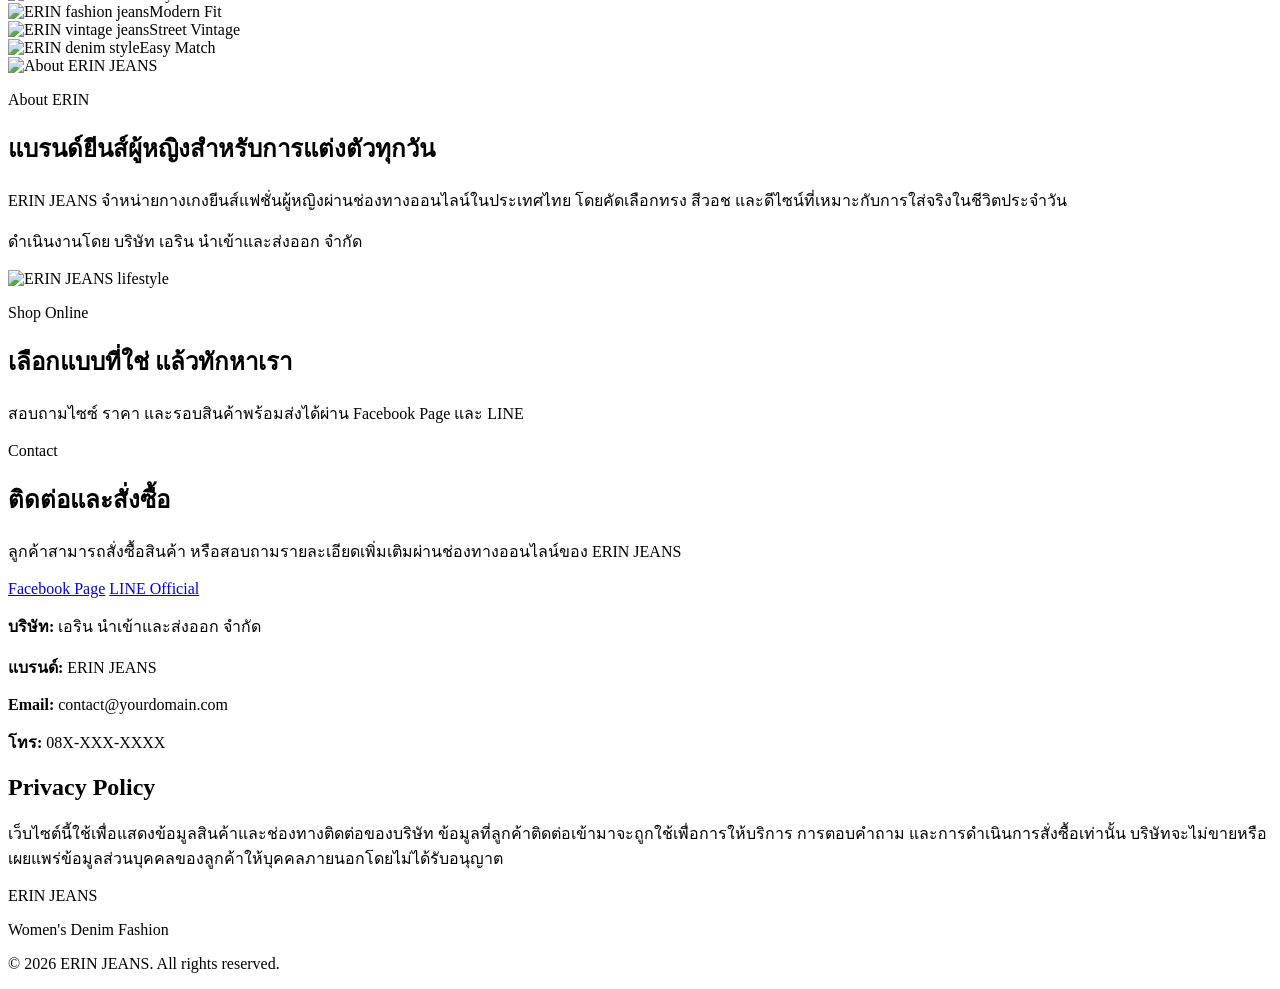
==== commit a45634db: "Update index.html" ====
--- a/index.html
+++ b/index.html
@@ -1,22 +1,3 @@
-วิธีอัปโหลดขึ้น GitHub Pages
-
-1) แตกไฟล์ ZIP นี้
-2) เข้า GitHub repo: erin
-3) กด Add file > Upload files
-4) ลากไฟล์ทั้งหมดนี้เข้าไปพร้อมกัน:
-   - index.html
-   - style.css
-   - script.js
-   - โฟลเดอร์ assets ทั้งโฟลเดอร์
-5) กด Commit changes
-6) รอ 30-60 วินาที แล้วรีเฟรชเว็บ
-
-จุดที่ควรแก้ใน index.html:
-- ลิงก์ Facebook
-- ลิงก์ LINE
-- Email
-- เบอร์โทร
-
 const items = document.querySelectorAll('.reveal');
 const observer = new IntersectionObserver((entries)=>{
   entries.forEach(entry=>{
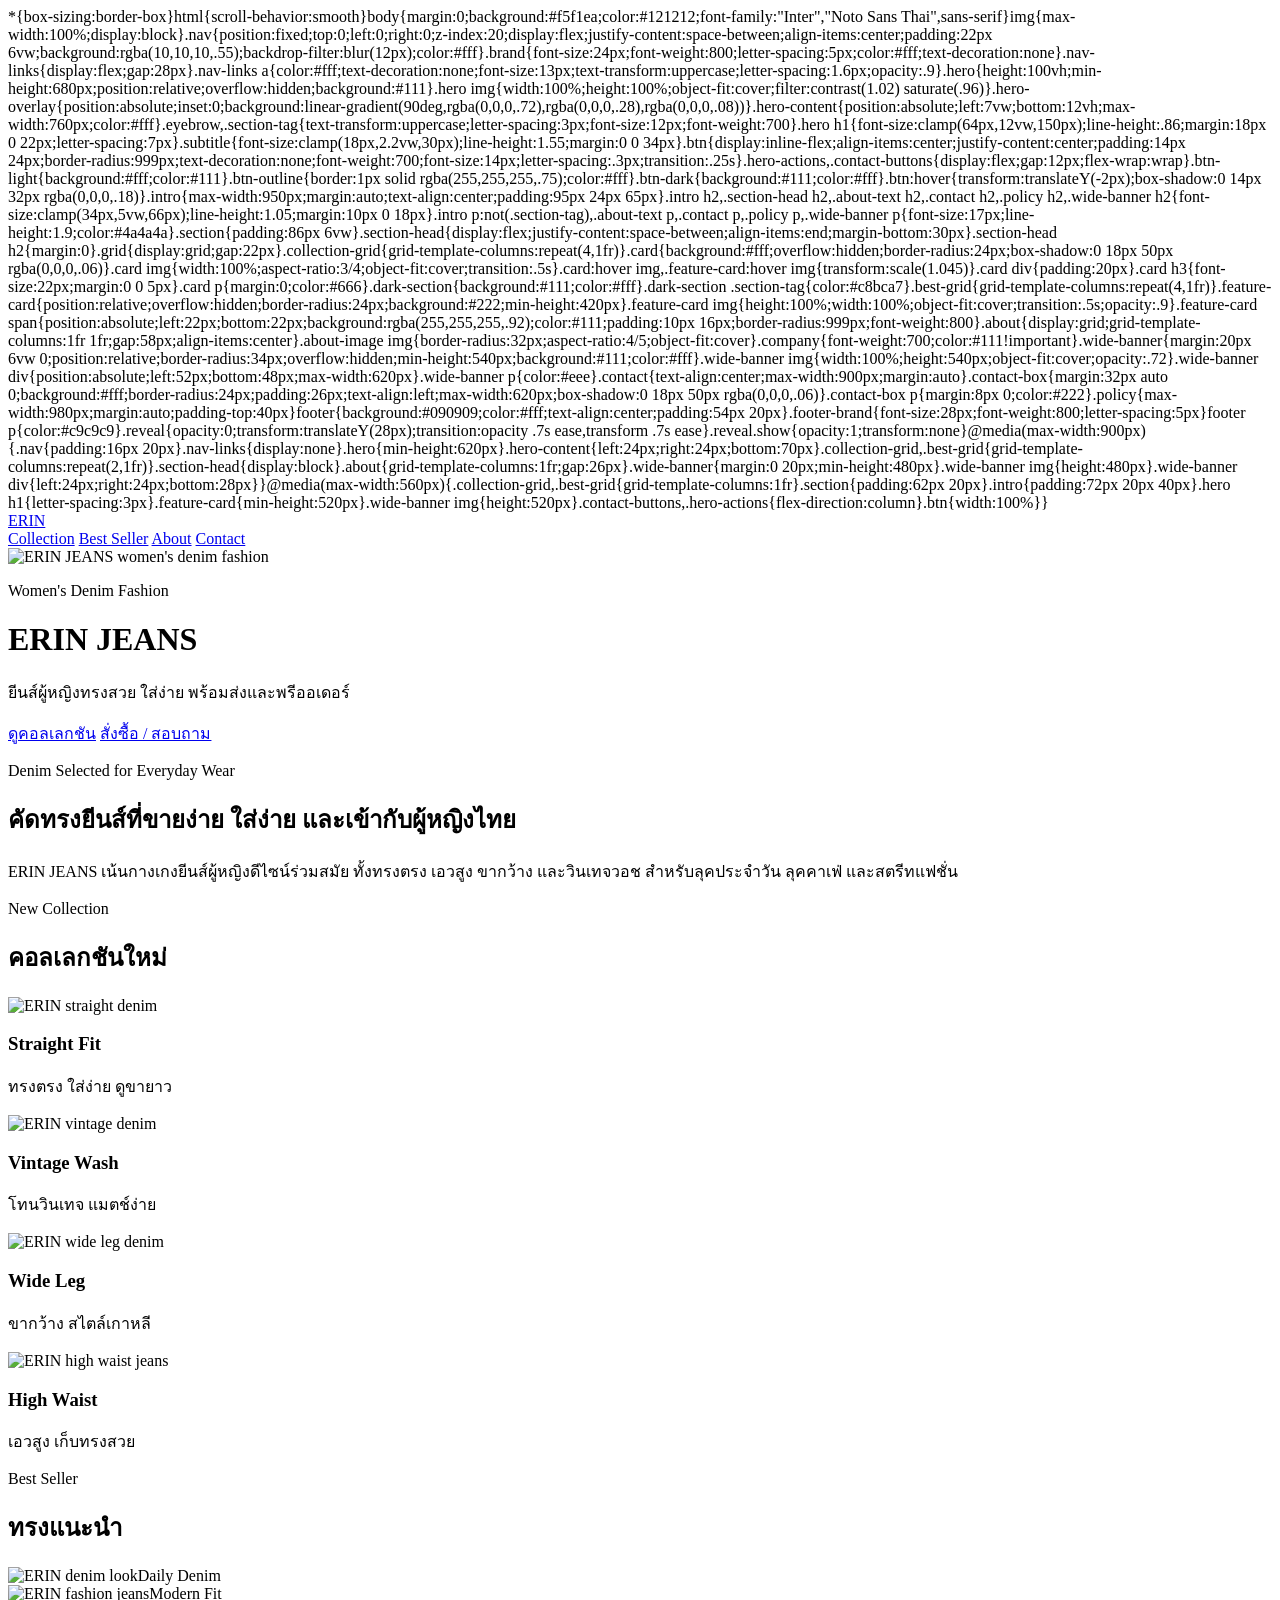
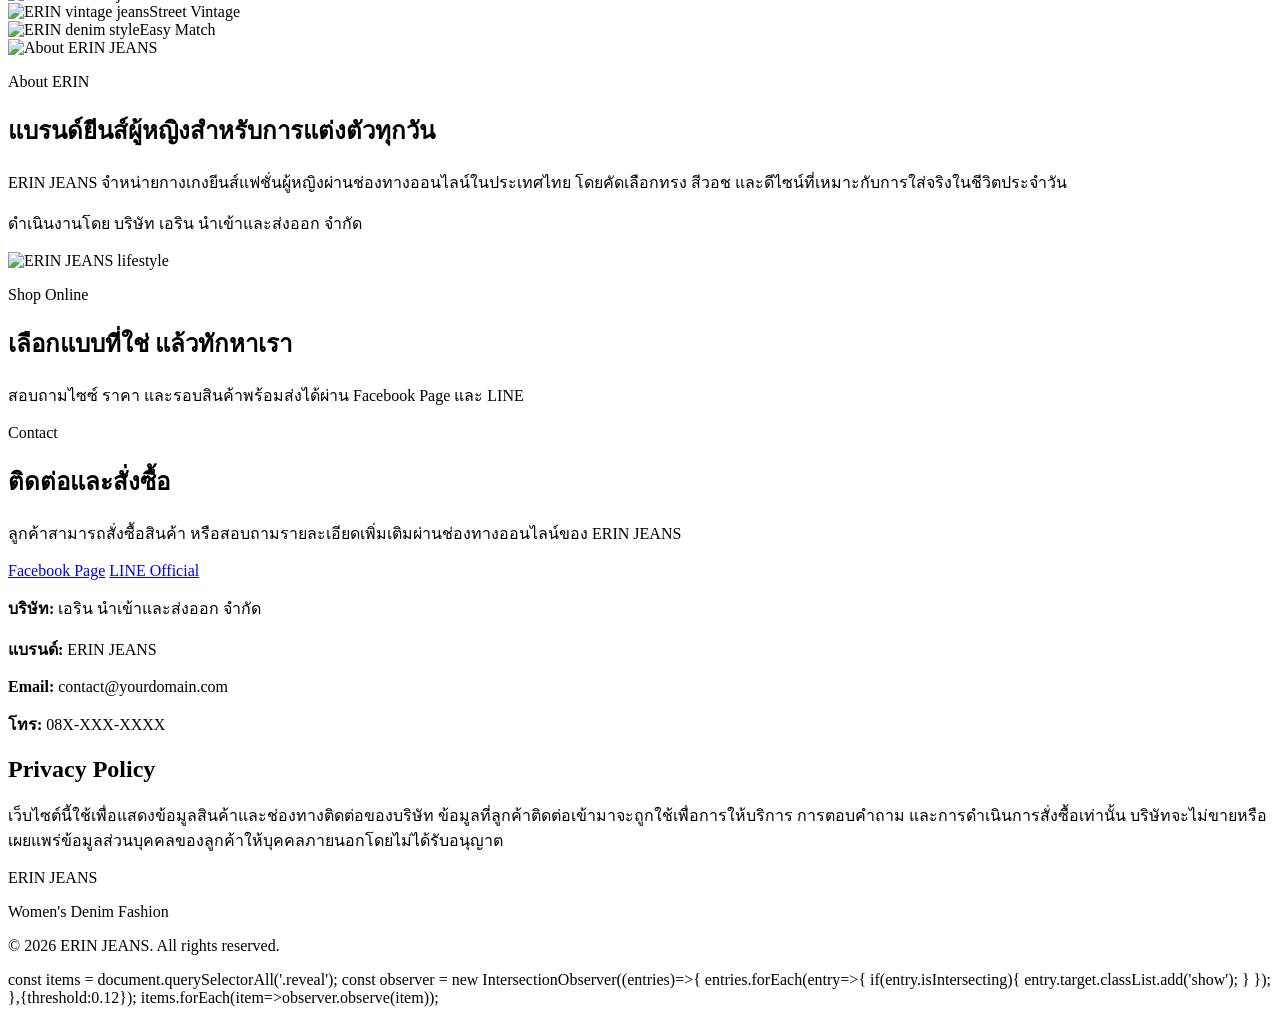
==== commit d8748b8e: "Update index.html" ====
--- a/index.html
+++ b/index.html
@@ -1,11 +1,3 @@
-const items = document.querySelectorAll('.reveal');
-const observer = new IntersectionObserver((entries)=>{
-  entries.forEach(entry=>{
-    if(entry.isIntersecting){ entry.target.classList.add('show'); }
-  });
-},{threshold:0.12});
-items.forEach(item=>observer.observe(item));
-
 *{box-sizing:border-box}html{scroll-behavior:smooth}body{margin:0;background:#f5f1ea;color:#121212;font-family:"Inter","Noto Sans Thai",sans-serif}img{max-width:100%;display:block}.nav{position:fixed;top:0;left:0;right:0;z-index:20;display:flex;justify-content:space-between;align-items:center;padding:22px 6vw;background:rgba(10,10,10,.55);backdrop-filter:blur(12px);color:#fff}.brand{font-size:24px;font-weight:800;letter-spacing:5px;color:#fff;text-decoration:none}.nav-links{display:flex;gap:28px}.nav-links a{color:#fff;text-decoration:none;font-size:13px;text-transform:uppercase;letter-spacing:1.6px;opacity:.9}.hero{height:100vh;min-height:680px;position:relative;overflow:hidden;background:#111}.hero img{width:100%;height:100%;object-fit:cover;filter:contrast(1.02) saturate(.96)}.hero-overlay{position:absolute;inset:0;background:linear-gradient(90deg,rgba(0,0,0,.72),rgba(0,0,0,.28),rgba(0,0,0,.08))}.hero-content{position:absolute;left:7vw;bottom:12vh;max-width:760px;color:#fff}.eyebrow,.section-tag{text-transform:uppercase;letter-spacing:3px;font-size:12px;font-weight:700}.hero h1{font-size:clamp(64px,12vw,150px);line-height:.86;margin:18px 0 22px;letter-spacing:7px}.subtitle{font-size:clamp(18px,2.2vw,30px);line-height:1.55;margin:0 0 34px}.btn{display:inline-flex;align-items:center;justify-content:center;padding:14px 24px;border-radius:999px;text-decoration:none;font-weight:700;font-size:14px;letter-spacing:.3px;transition:.25s}.hero-actions,.contact-buttons{display:flex;gap:12px;flex-wrap:wrap}.btn-light{background:#fff;color:#111}.btn-outline{border:1px solid rgba(255,255,255,.75);color:#fff}.btn-dark{background:#111;color:#fff}.btn:hover{transform:translateY(-2px);box-shadow:0 14px 32px rgba(0,0,0,.18)}.intro{max-width:950px;margin:auto;text-align:center;padding:95px 24px 65px}.intro h2,.section-head h2,.about-text h2,.contact h2,.policy h2,.wide-banner h2{font-size:clamp(34px,5vw,66px);line-height:1.05;margin:10px 0 18px}.intro p:not(.section-tag),.about-text p,.contact p,.policy p,.wide-banner p{font-size:17px;line-height:1.9;color:#4a4a4a}.section{padding:86px 6vw}.section-head{display:flex;justify-content:space-between;align-items:end;margin-bottom:30px}.section-head h2{margin:0}.grid{display:grid;gap:22px}.collection-grid{grid-template-columns:repeat(4,1fr)}.card{background:#fff;overflow:hidden;border-radius:24px;box-shadow:0 18px 50px rgba(0,0,0,.06)}.card img{width:100%;aspect-ratio:3/4;object-fit:cover;transition:.5s}.card:hover img,.feature-card:hover img{transform:scale(1.045)}.card div{padding:20px}.card h3{font-size:22px;margin:0 0 5px}.card p{margin:0;color:#666}.dark-section{background:#111;color:#fff}.dark-section .section-tag{color:#c8bca7}.best-grid{grid-template-columns:repeat(4,1fr)}.feature-card{position:relative;overflow:hidden;border-radius:24px;background:#222;min-height:420px}.feature-card img{height:100%;width:100%;object-fit:cover;transition:.5s;opacity:.9}.feature-card span{position:absolute;left:22px;bottom:22px;background:rgba(255,255,255,.92);color:#111;padding:10px 16px;border-radius:999px;font-weight:800}.about{display:grid;grid-template-columns:1fr 1fr;gap:58px;align-items:center}.about-image img{border-radius:32px;aspect-ratio:4/5;object-fit:cover}.company{font-weight:700;color:#111!important}.wide-banner{margin:20px 6vw 0;position:relative;border-radius:34px;overflow:hidden;min-height:540px;background:#111;color:#fff}.wide-banner img{width:100%;height:540px;object-fit:cover;opacity:.72}.wide-banner div{position:absolute;left:52px;bottom:48px;max-width:620px}.wide-banner p{color:#eee}.contact{text-align:center;max-width:900px;margin:auto}.contact-box{margin:32px auto 0;background:#fff;border-radius:24px;padding:26px;text-align:left;max-width:620px;box-shadow:0 18px 50px rgba(0,0,0,.06)}.contact-box p{margin:8px 0;color:#222}.policy{max-width:980px;margin:auto;padding-top:40px}footer{background:#090909;color:#fff;text-align:center;padding:54px 20px}.footer-brand{font-size:28px;font-weight:800;letter-spacing:5px}footer p{color:#c9c9c9}.reveal{opacity:0;transform:translateY(28px);transition:opacity .7s ease,transform .7s ease}.reveal.show{opacity:1;transform:none}@media(max-width:900px){.nav{padding:16px 20px}.nav-links{display:none}.hero{min-height:620px}.hero-content{left:24px;right:24px;bottom:70px}.collection-grid,.best-grid{grid-template-columns:repeat(2,1fr)}.section-head{display:block}.about{grid-template-columns:1fr;gap:26px}.wide-banner{margin:0 20px;min-height:480px}.wide-banner img{height:480px}.wide-banner div{left:24px;right:24px;bottom:28px}}@media(max-width:560px){.collection-grid,.best-grid{grid-template-columns:1fr}.section{padding:62px 20px}.intro{padding:72px 20px 40px}.hero h1{letter-spacing:3px}.feature-card{min-height:520px}.wide-banner img{height:520px}.contact-buttons,.hero-actions{flex-direction:column}.btn{width:100%}}
 
 <!DOCTYPE html>
@@ -128,3 +120,11 @@
   <script src="script.js"></script>
 </body>
 </html>
+
+const items = document.querySelectorAll('.reveal');
+const observer = new IntersectionObserver((entries)=>{
+  entries.forEach(entry=>{
+    if(entry.isIntersecting){ entry.target.classList.add('show'); }
+  });
+},{threshold:0.12});
+items.forEach(item=>observer.observe(item));
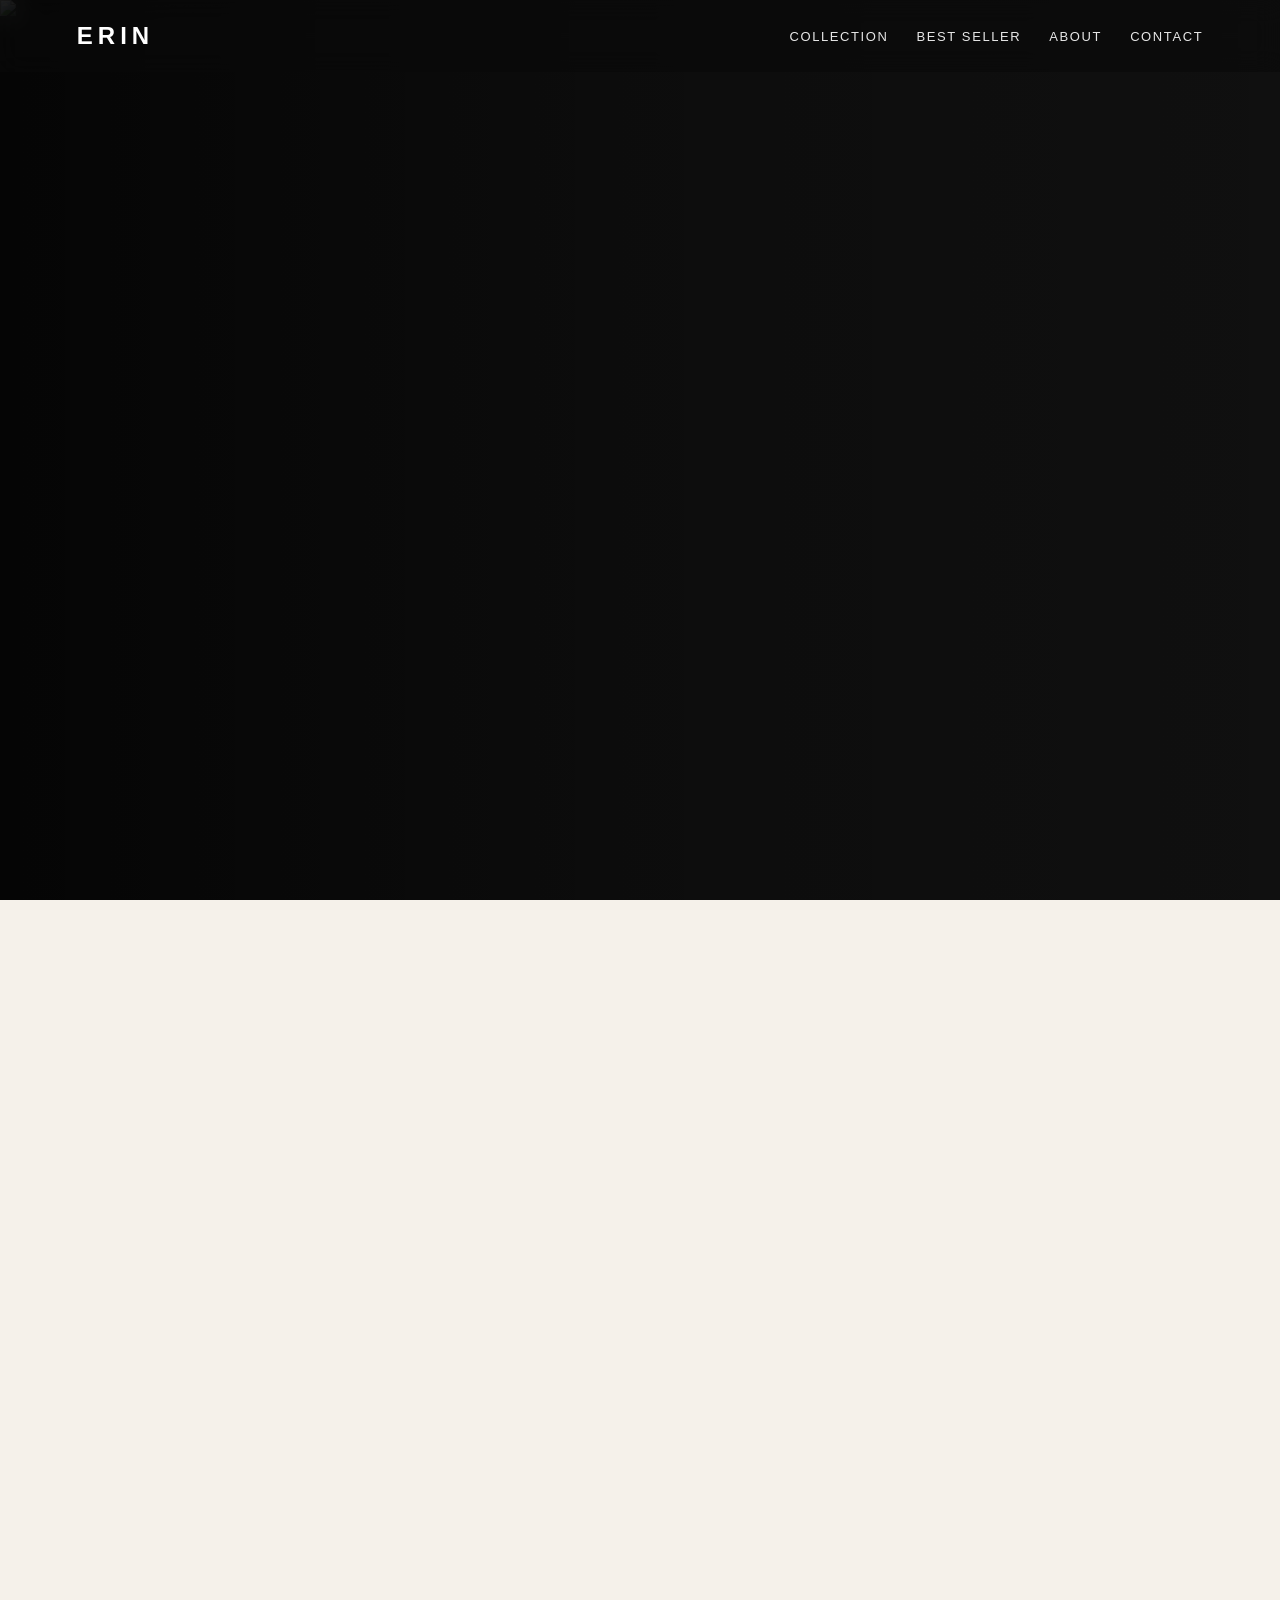
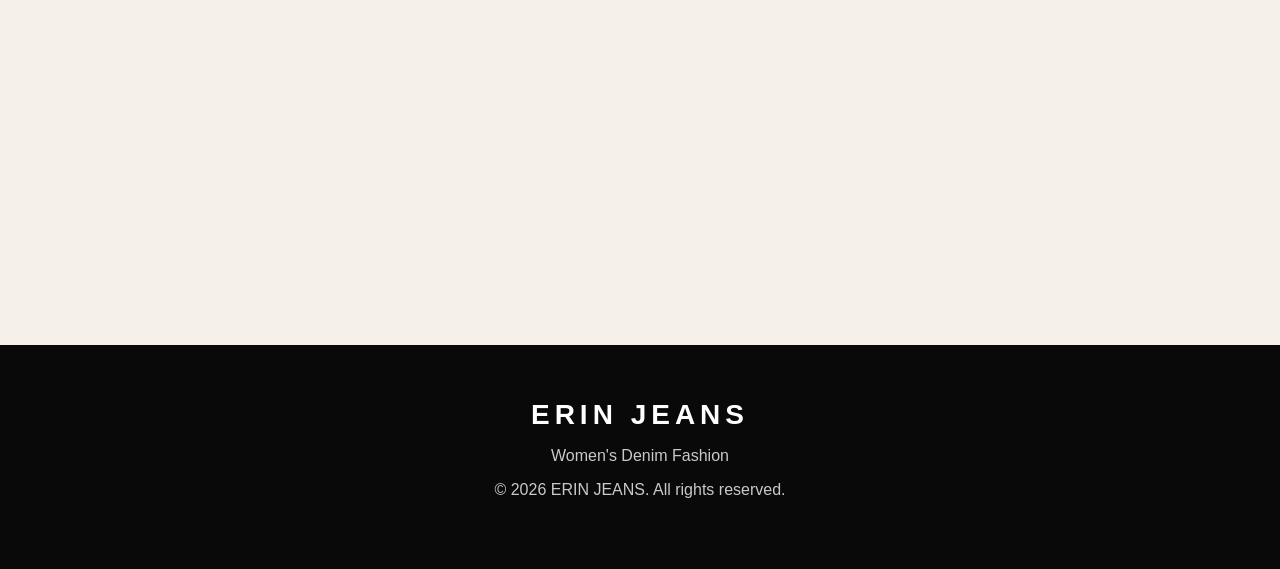
==== commit e0ee630d: "Update index.html" ====
--- a/index.html
+++ b/index.html
@@ -1,5 +1,3 @@
-*{box-sizing:border-box}html{scroll-behavior:smooth}body{margin:0;background:#f5f1ea;color:#121212;font-family:"Inter","Noto Sans Thai",sans-serif}img{max-width:100%;display:block}.nav{position:fixed;top:0;left:0;right:0;z-index:20;display:flex;justify-content:space-between;align-items:center;padding:22px 6vw;background:rgba(10,10,10,.55);backdrop-filter:blur(12px);color:#fff}.brand{font-size:24px;font-weight:800;letter-spacing:5px;color:#fff;text-decoration:none}.nav-links{display:flex;gap:28px}.nav-links a{color:#fff;text-decoration:none;font-size:13px;text-transform:uppercase;letter-spacing:1.6px;opacity:.9}.hero{height:100vh;min-height:680px;position:relative;overflow:hidden;background:#111}.hero img{width:100%;height:100%;object-fit:cover;filter:contrast(1.02) saturate(.96)}.hero-overlay{position:absolute;inset:0;background:linear-gradient(90deg,rgba(0,0,0,.72),rgba(0,0,0,.28),rgba(0,0,0,.08))}.hero-content{position:absolute;left:7vw;bottom:12vh;max-width:760px;color:#fff}.eyebrow,.section-tag{text-transform:uppercase;letter-spacing:3px;font-size:12px;font-weight:700}.hero h1{font-size:clamp(64px,12vw,150px);line-height:.86;margin:18px 0 22px;letter-spacing:7px}.subtitle{font-size:clamp(18px,2.2vw,30px);line-height:1.55;margin:0 0 34px}.btn{display:inline-flex;align-items:center;justify-content:center;padding:14px 24px;border-radius:999px;text-decoration:none;font-weight:700;font-size:14px;letter-spacing:.3px;transition:.25s}.hero-actions,.contact-buttons{display:flex;gap:12px;flex-wrap:wrap}.btn-light{background:#fff;color:#111}.btn-outline{border:1px solid rgba(255,255,255,.75);color:#fff}.btn-dark{background:#111;color:#fff}.btn:hover{transform:translateY(-2px);box-shadow:0 14px 32px rgba(0,0,0,.18)}.intro{max-width:950px;margin:auto;text-align:center;padding:95px 24px 65px}.intro h2,.section-head h2,.about-text h2,.contact h2,.policy h2,.wide-banner h2{font-size:clamp(34px,5vw,66px);line-height:1.05;margin:10px 0 18px}.intro p:not(.section-tag),.about-text p,.contact p,.policy p,.wide-banner p{font-size:17px;line-height:1.9;color:#4a4a4a}.section{padding:86px 6vw}.section-head{display:flex;justify-content:space-between;align-items:end;margin-bottom:30px}.section-head h2{margin:0}.grid{display:grid;gap:22px}.collection-grid{grid-template-columns:repeat(4,1fr)}.card{background:#fff;overflow:hidden;border-radius:24px;box-shadow:0 18px 50px rgba(0,0,0,.06)}.card img{width:100%;aspect-ratio:3/4;object-fit:cover;transition:.5s}.card:hover img,.feature-card:hover img{transform:scale(1.045)}.card div{padding:20px}.card h3{font-size:22px;margin:0 0 5px}.card p{margin:0;color:#666}.dark-section{background:#111;color:#fff}.dark-section .section-tag{color:#c8bca7}.best-grid{grid-template-columns:repeat(4,1fr)}.feature-card{position:relative;overflow:hidden;border-radius:24px;background:#222;min-height:420px}.feature-card img{height:100%;width:100%;object-fit:cover;transition:.5s;opacity:.9}.feature-card span{position:absolute;left:22px;bottom:22px;background:rgba(255,255,255,.92);color:#111;padding:10px 16px;border-radius:999px;font-weight:800}.about{display:grid;grid-template-columns:1fr 1fr;gap:58px;align-items:center}.about-image img{border-radius:32px;aspect-ratio:4/5;object-fit:cover}.company{font-weight:700;color:#111!important}.wide-banner{margin:20px 6vw 0;position:relative;border-radius:34px;overflow:hidden;min-height:540px;background:#111;color:#fff}.wide-banner img{width:100%;height:540px;object-fit:cover;opacity:.72}.wide-banner div{position:absolute;left:52px;bottom:48px;max-width:620px}.wide-banner p{color:#eee}.contact{text-align:center;max-width:900px;margin:auto}.contact-box{margin:32px auto 0;background:#fff;border-radius:24px;padding:26px;text-align:left;max-width:620px;box-shadow:0 18px 50px rgba(0,0,0,.06)}.contact-box p{margin:8px 0;color:#222}.policy{max-width:980px;margin:auto;padding-top:40px}footer{background:#090909;color:#fff;text-align:center;padding:54px 20px}.footer-brand{font-size:28px;font-weight:800;letter-spacing:5px}footer p{color:#c9c9c9}.reveal{opacity:0;transform:translateY(28px);transition:opacity .7s ease,transform .7s ease}.reveal.show{opacity:1;transform:none}@media(max-width:900px){.nav{padding:16px 20px}.nav-links{display:none}.hero{min-height:620px}.hero-content{left:24px;right:24px;bottom:70px}.collection-grid,.best-grid{grid-template-columns:repeat(2,1fr)}.section-head{display:block}.about{grid-template-columns:1fr;gap:26px}.wide-banner{margin:0 20px;min-height:480px}.wide-banner img{height:480px}.wide-banner div{left:24px;right:24px;bottom:28px}}@media(max-width:560px){.collection-grid,.best-grid{grid-template-columns:1fr}.section{padding:62px 20px}.intro{padding:72px 20px 40px}.hero h1{letter-spacing:3px}.feature-card{min-height:520px}.wide-banner img{height:520px}.contact-buttons,.hero-actions{flex-direction:column}.btn{width:100%}}
-
 <!DOCTYPE html>
 <html lang="th">
 <head>
@@ -120,11 +118,3 @@
   <script src="script.js"></script>
 </body>
 </html>
-
-const items = document.querySelectorAll('.reveal');
-const observer = new IntersectionObserver((entries)=>{
-  entries.forEach(entry=>{
-    if(entry.isIntersecting){ entry.target.classList.add('show'); }
-  });
-},{threshold:0.12});
-items.forEach(item=>observer.observe(item));
--- a/style.css
+++ b/style.css
@@ -0,0 +1 @@
+*{box-sizing:border-box}html{scroll-behavior:smooth}body{margin:0;background:#f5f1ea;color:#121212;font-family:"Inter","Noto Sans Thai",sans-serif}img{max-width:100%;display:block}.nav{position:fixed;top:0;left:0;right:0;z-index:20;display:flex;justify-content:space-between;align-items:center;padding:22px 6vw;background:rgba(10,10,10,.55);backdrop-filter:blur(12px);color:#fff}.brand{font-size:24px;font-weight:800;letter-spacing:5px;color:#fff;text-decoration:none}.nav-links{display:flex;gap:28px}.nav-links a{color:#fff;text-decoration:none;font-size:13px;text-transform:uppercase;letter-spacing:1.6px;opacity:.9}.hero{height:100vh;min-height:680px;position:relative;overflow:hidden;background:#111}.hero img{width:100%;height:100%;object-fit:cover;filter:contrast(1.02) saturate(.96)}.hero-overlay{position:absolute;inset:0;background:linear-gradient(90deg,rgba(0,0,0,.72),rgba(0,0,0,.28),rgba(0,0,0,.08))}.hero-content{position:absolute;left:7vw;bottom:12vh;max-width:760px;color:#fff}.eyebrow,.section-tag{text-transform:uppercase;letter-spacing:3px;font-size:12px;font-weight:700}.hero h1{font-size:clamp(64px,12vw,150px);line-height:.86;margin:18px 0 22px;letter-spacing:7px}.subtitle{font-size:clamp(18px,2.2vw,30px);line-height:1.55;margin:0 0 34px}.btn{display:inline-flex;align-items:center;justify-content:center;padding:14px 24px;border-radius:999px;text-decoration:none;font-weight:700;font-size:14px;letter-spacing:.3px;transition:.25s}.hero-actions,.contact-buttons{display:flex;gap:12px;flex-wrap:wrap}.btn-light{background:#fff;color:#111}.btn-outline{border:1px solid rgba(255,255,255,.75);color:#fff}.btn-dark{background:#111;color:#fff}.btn:hover{transform:translateY(-2px);box-shadow:0 14px 32px rgba(0,0,0,.18)}.intro{max-width:950px;margin:auto;text-align:center;padding:95px 24px 65px}.intro h2,.section-head h2,.about-text h2,.contact h2,.policy h2,.wide-banner h2{font-size:clamp(34px,5vw,66px);line-height:1.05;margin:10px 0 18px}.intro p:not(.section-tag),.about-text p,.contact p,.policy p,.wide-banner p{font-size:17px;line-height:1.9;color:#4a4a4a}.section{padding:86px 6vw}.section-head{display:flex;justify-content:space-between;align-items:end;margin-bottom:30px}.section-head h2{margin:0}.grid{display:grid;gap:22px}.collection-grid{grid-template-columns:repeat(4,1fr)}.card{background:#fff;overflow:hidden;border-radius:24px;box-shadow:0 18px 50px rgba(0,0,0,.06)}.card img{width:100%;aspect-ratio:3/4;object-fit:cover;transition:.5s}.card:hover img,.feature-card:hover img{transform:scale(1.045)}.card div{padding:20px}.card h3{font-size:22px;margin:0 0 5px}.card p{margin:0;color:#666}.dark-section{background:#111;color:#fff}.dark-section .section-tag{color:#c8bca7}.best-grid{grid-template-columns:repeat(4,1fr)}.feature-card{position:relative;overflow:hidden;border-radius:24px;background:#222;min-height:420px}.feature-card img{height:100%;width:100%;object-fit:cover;transition:.5s;opacity:.9}.feature-card span{position:absolute;left:22px;bottom:22px;background:rgba(255,255,255,.92);color:#111;padding:10px 16px;border-radius:999px;font-weight:800}.about{display:grid;grid-template-columns:1fr 1fr;gap:58px;align-items:center}.about-image img{border-radius:32px;aspect-ratio:4/5;object-fit:cover}.company{font-weight:700;color:#111!important}.wide-banner{margin:20px 6vw 0;position:relative;border-radius:34px;overflow:hidden;min-height:540px;background:#111;color:#fff}.wide-banner img{width:100%;height:540px;object-fit:cover;opacity:.72}.wide-banner div{position:absolute;left:52px;bottom:48px;max-width:620px}.wide-banner p{color:#eee}.contact{text-align:center;max-width:900px;margin:auto}.contact-box{margin:32px auto 0;background:#fff;border-radius:24px;padding:26px;text-align:left;max-width:620px;box-shadow:0 18px 50px rgba(0,0,0,.06)}.contact-box p{margin:8px 0;color:#222}.policy{max-width:980px;margin:auto;padding-top:40px}footer{background:#090909;color:#fff;text-align:center;padding:54px 20px}.footer-brand{font-size:28px;font-weight:800;letter-spacing:5px}footer p{color:#c9c9c9}.reveal{opacity:0;transform:translateY(28px);transition:opacity .7s ease,transform .7s ease}.reveal.show{opacity:1;transform:none}@media(max-width:900px){.nav{padding:16px 20px}.nav-links{display:none}.hero{min-height:620px}.hero-content{left:24px;right:24px;bottom:70px}.collection-grid,.best-grid{grid-template-columns:repeat(2,1fr)}.section-head{display:block}.about{grid-template-columns:1fr;gap:26px}.wide-banner{margin:0 20px;min-height:480px}.wide-banner img{height:480px}.wide-banner div{left:24px;right:24px;bottom:28px}}@media(max-width:560px){.collection-grid,.best-grid{grid-template-columns:1fr}.section{padding:62px 20px}.intro{padding:72px 20px 40px}.hero h1{letter-spacing:3px}.feature-card{min-height:520px}.wide-banner img{height:520px}.contact-buttons,.hero-actions{flex-direction:column}.btn{width:100%}}
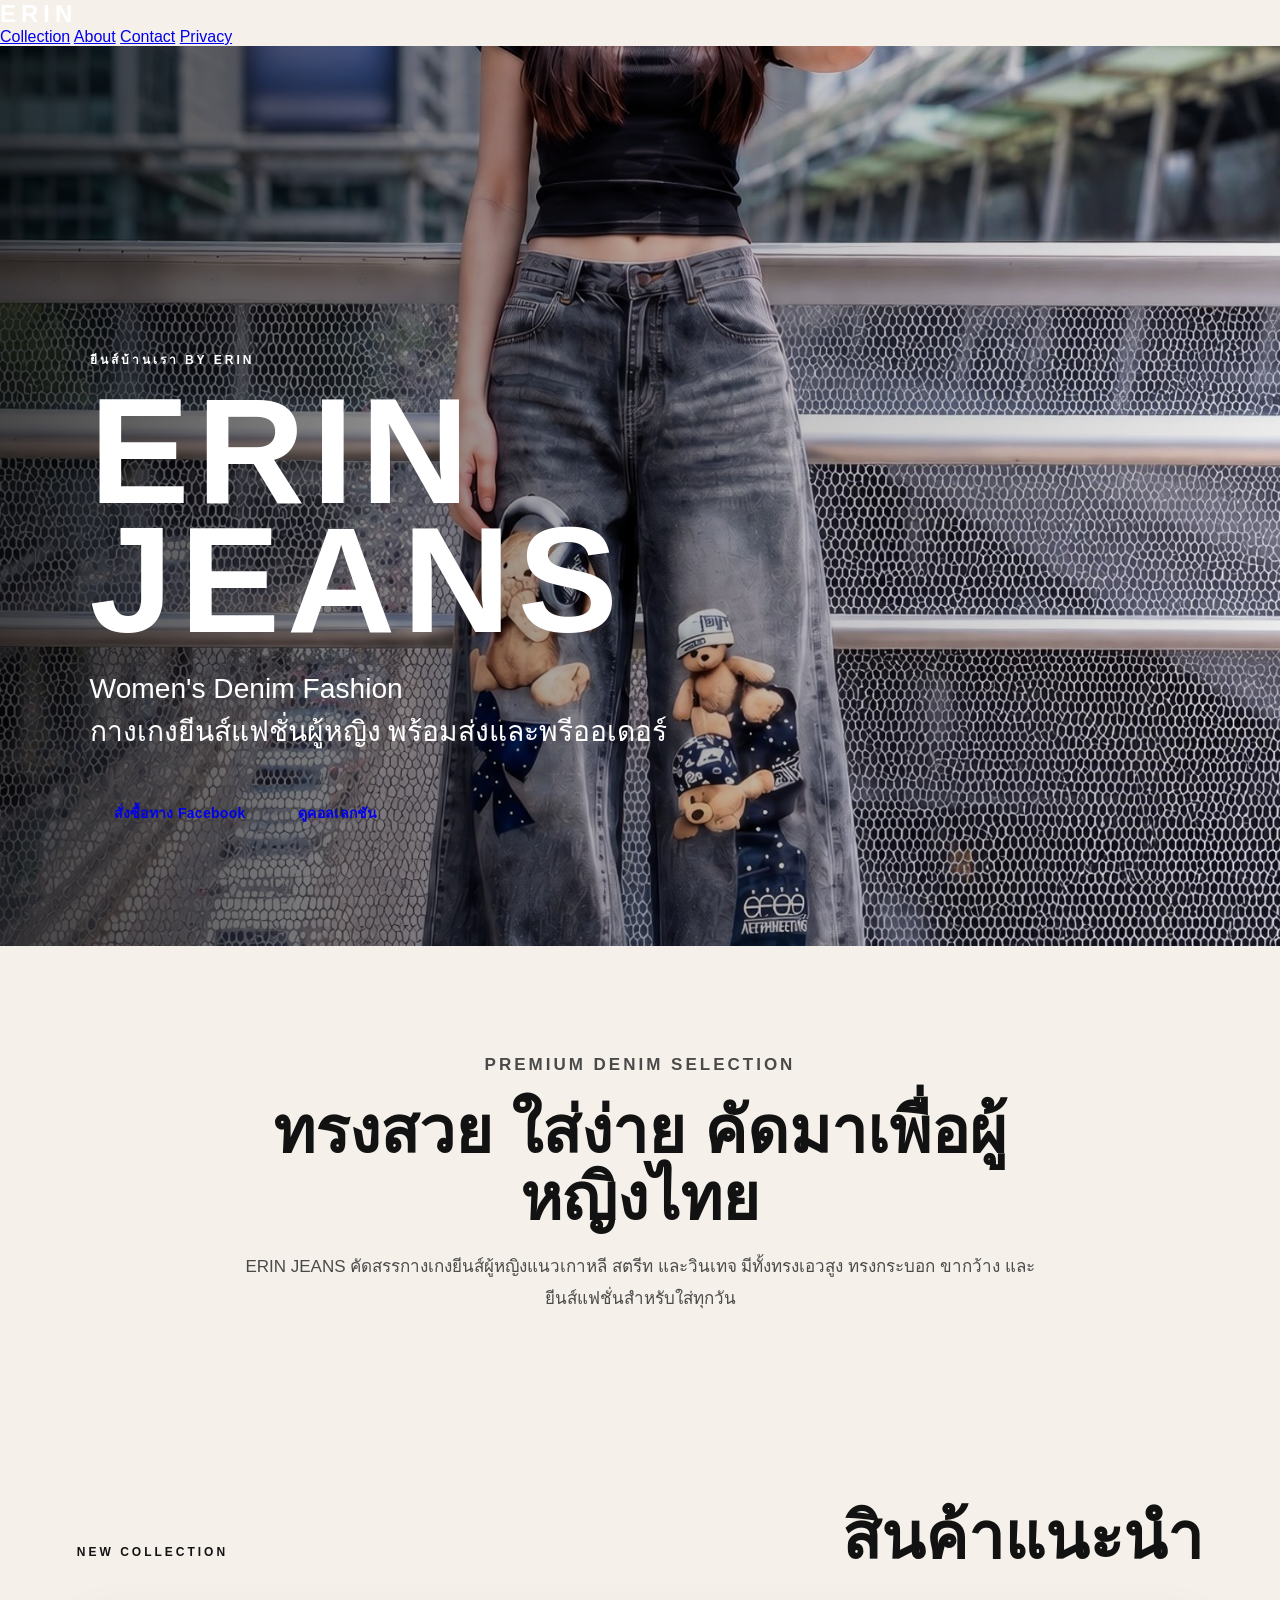
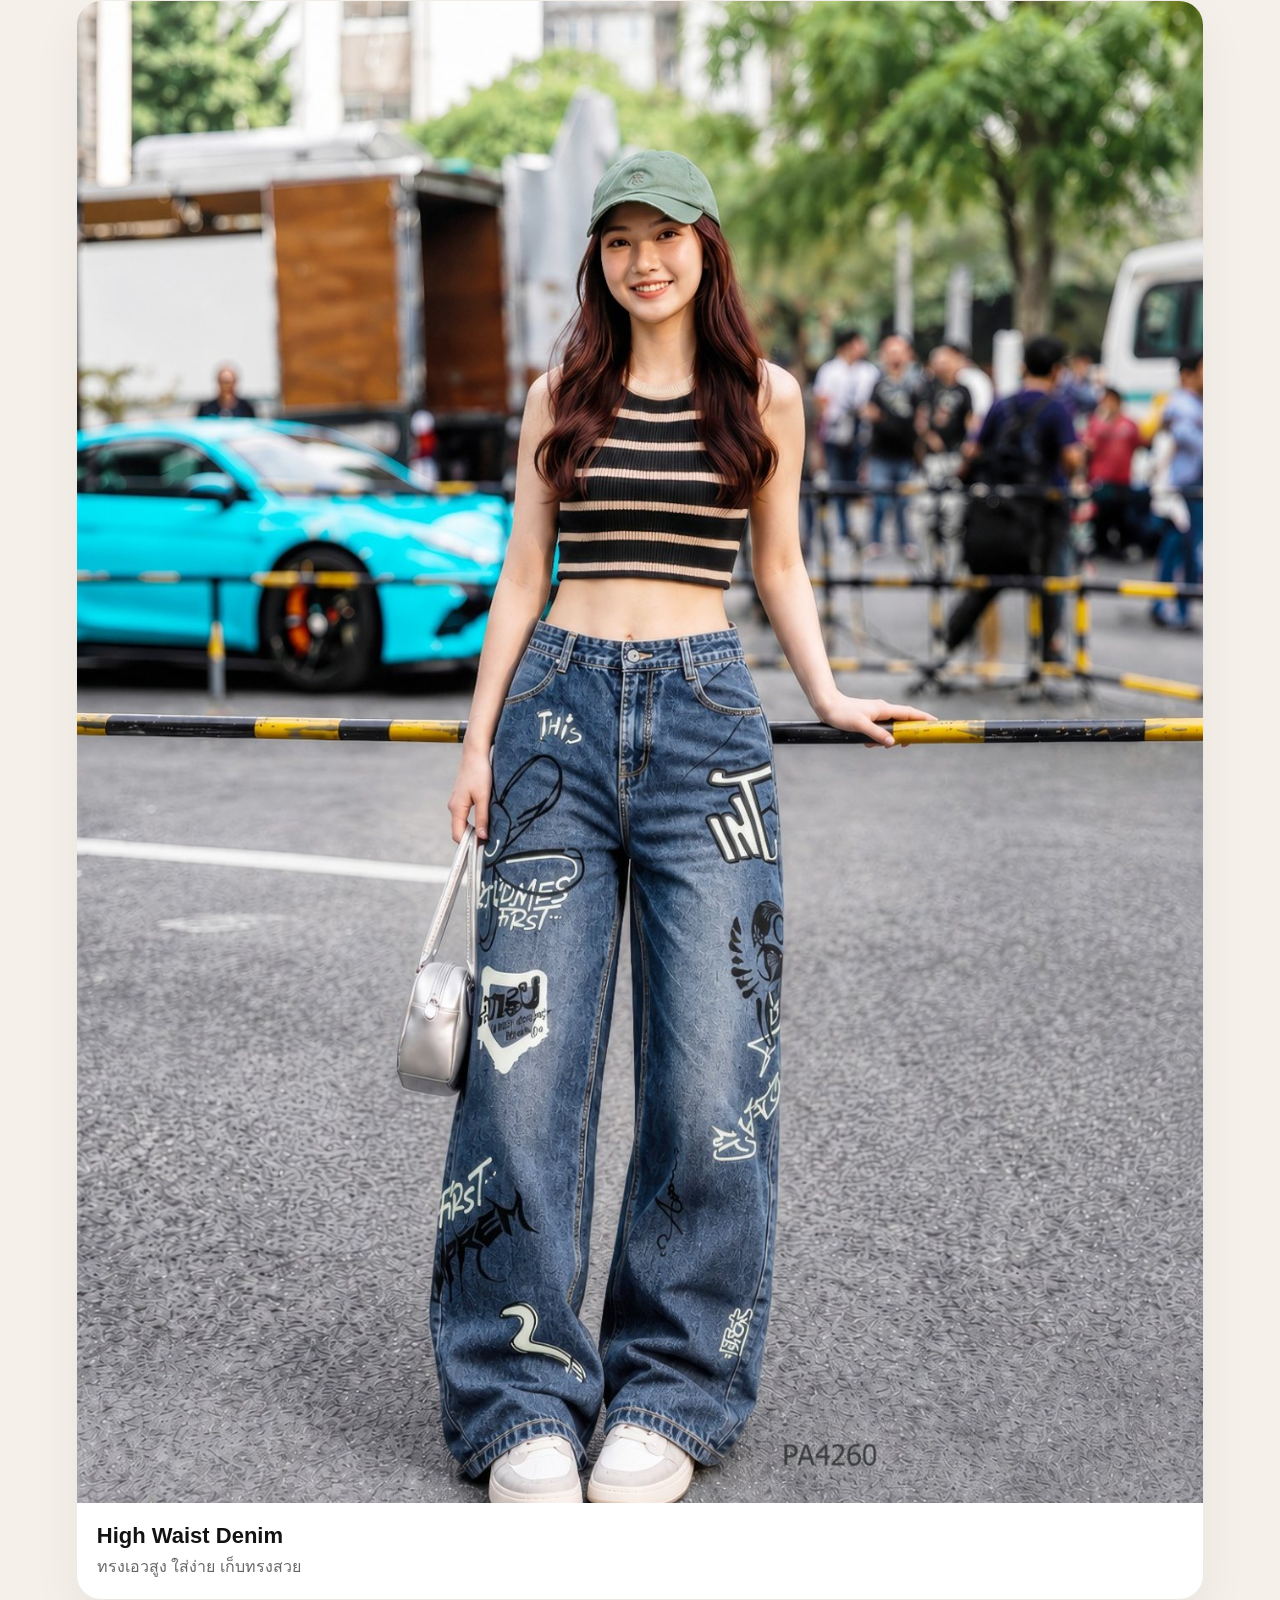
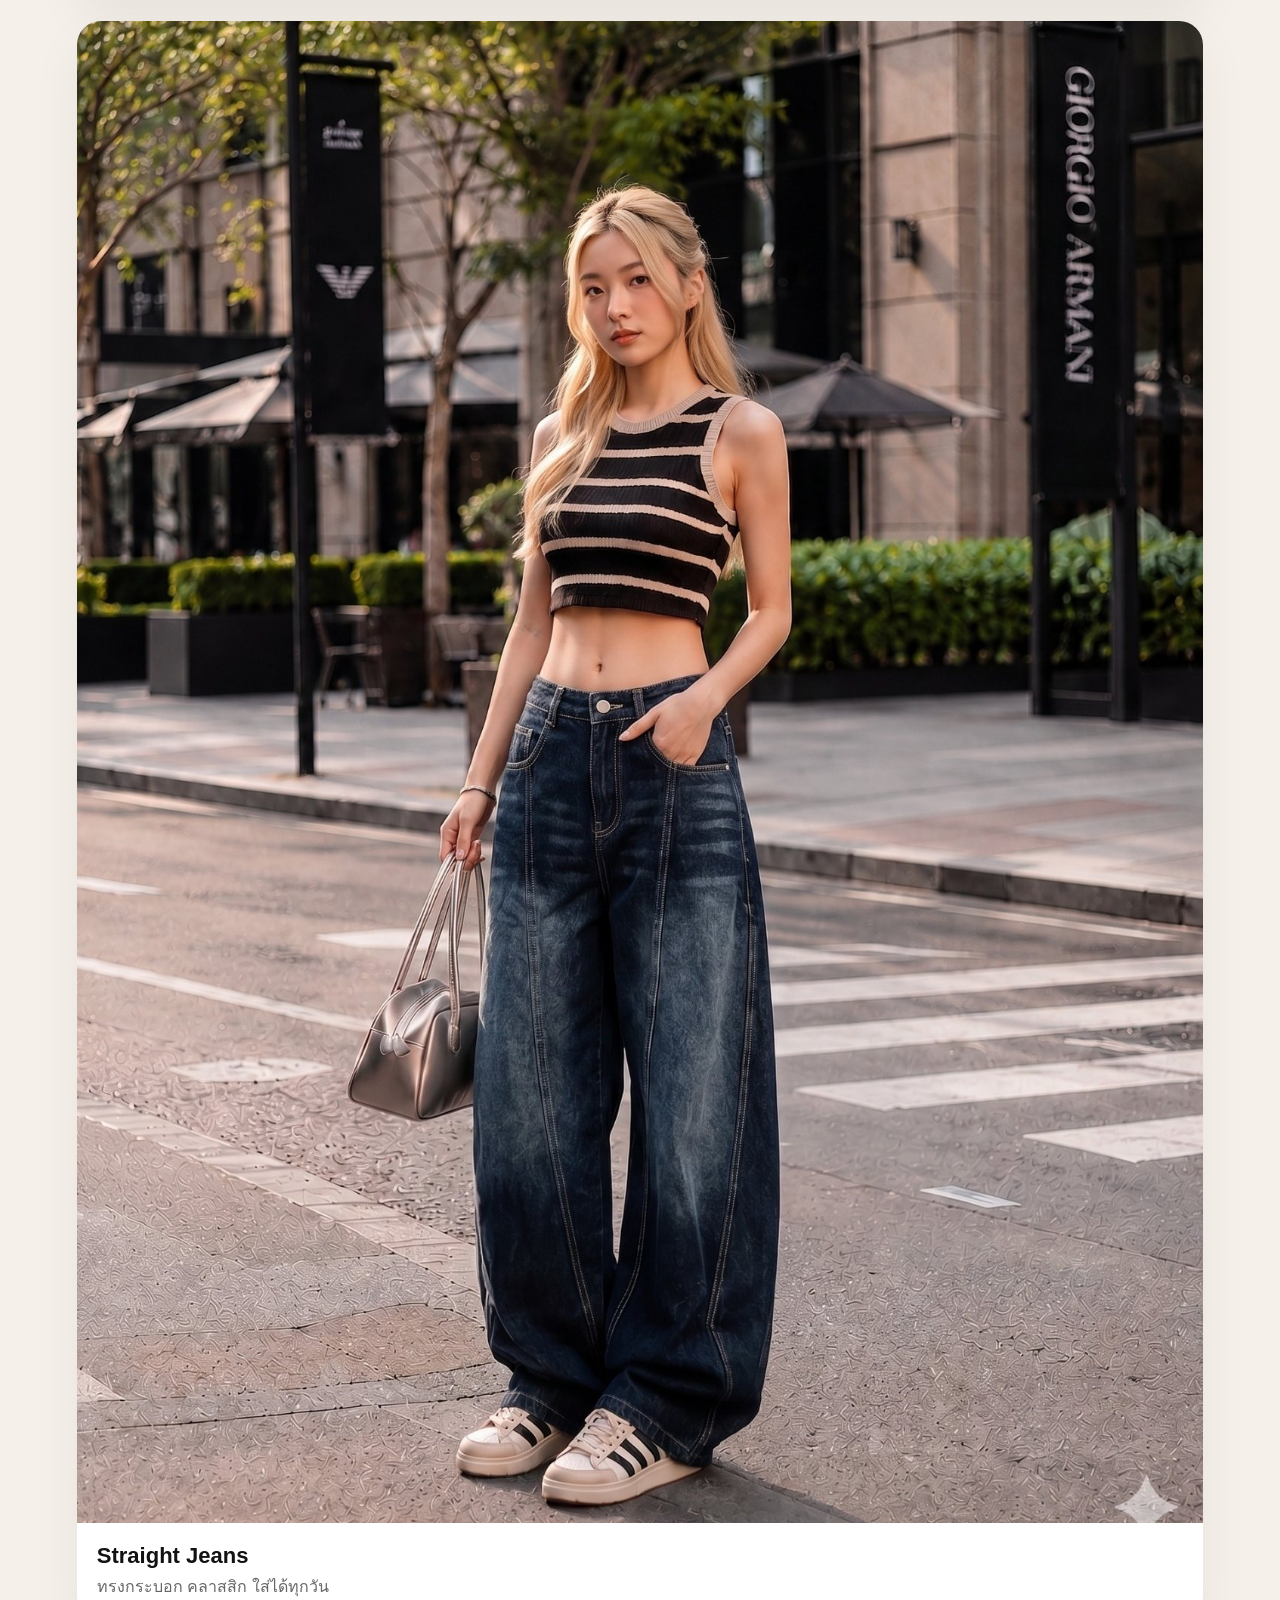
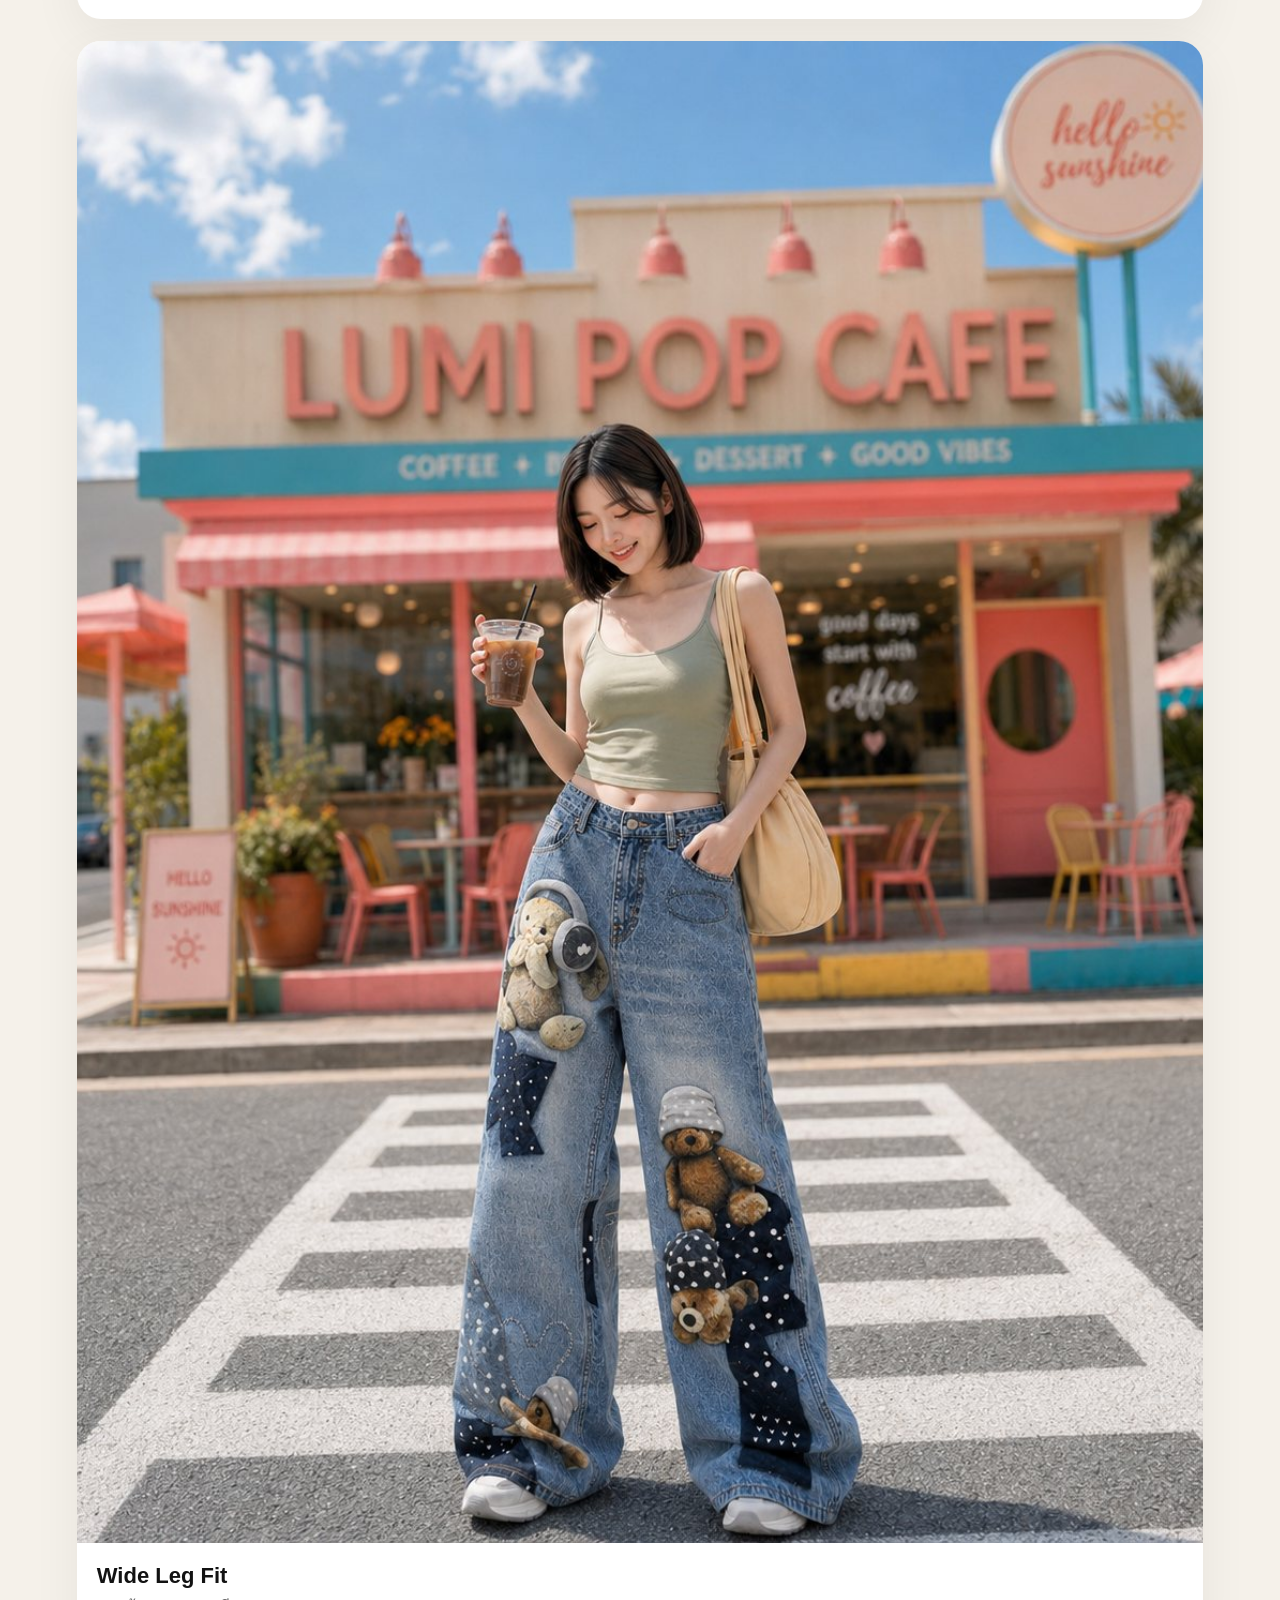
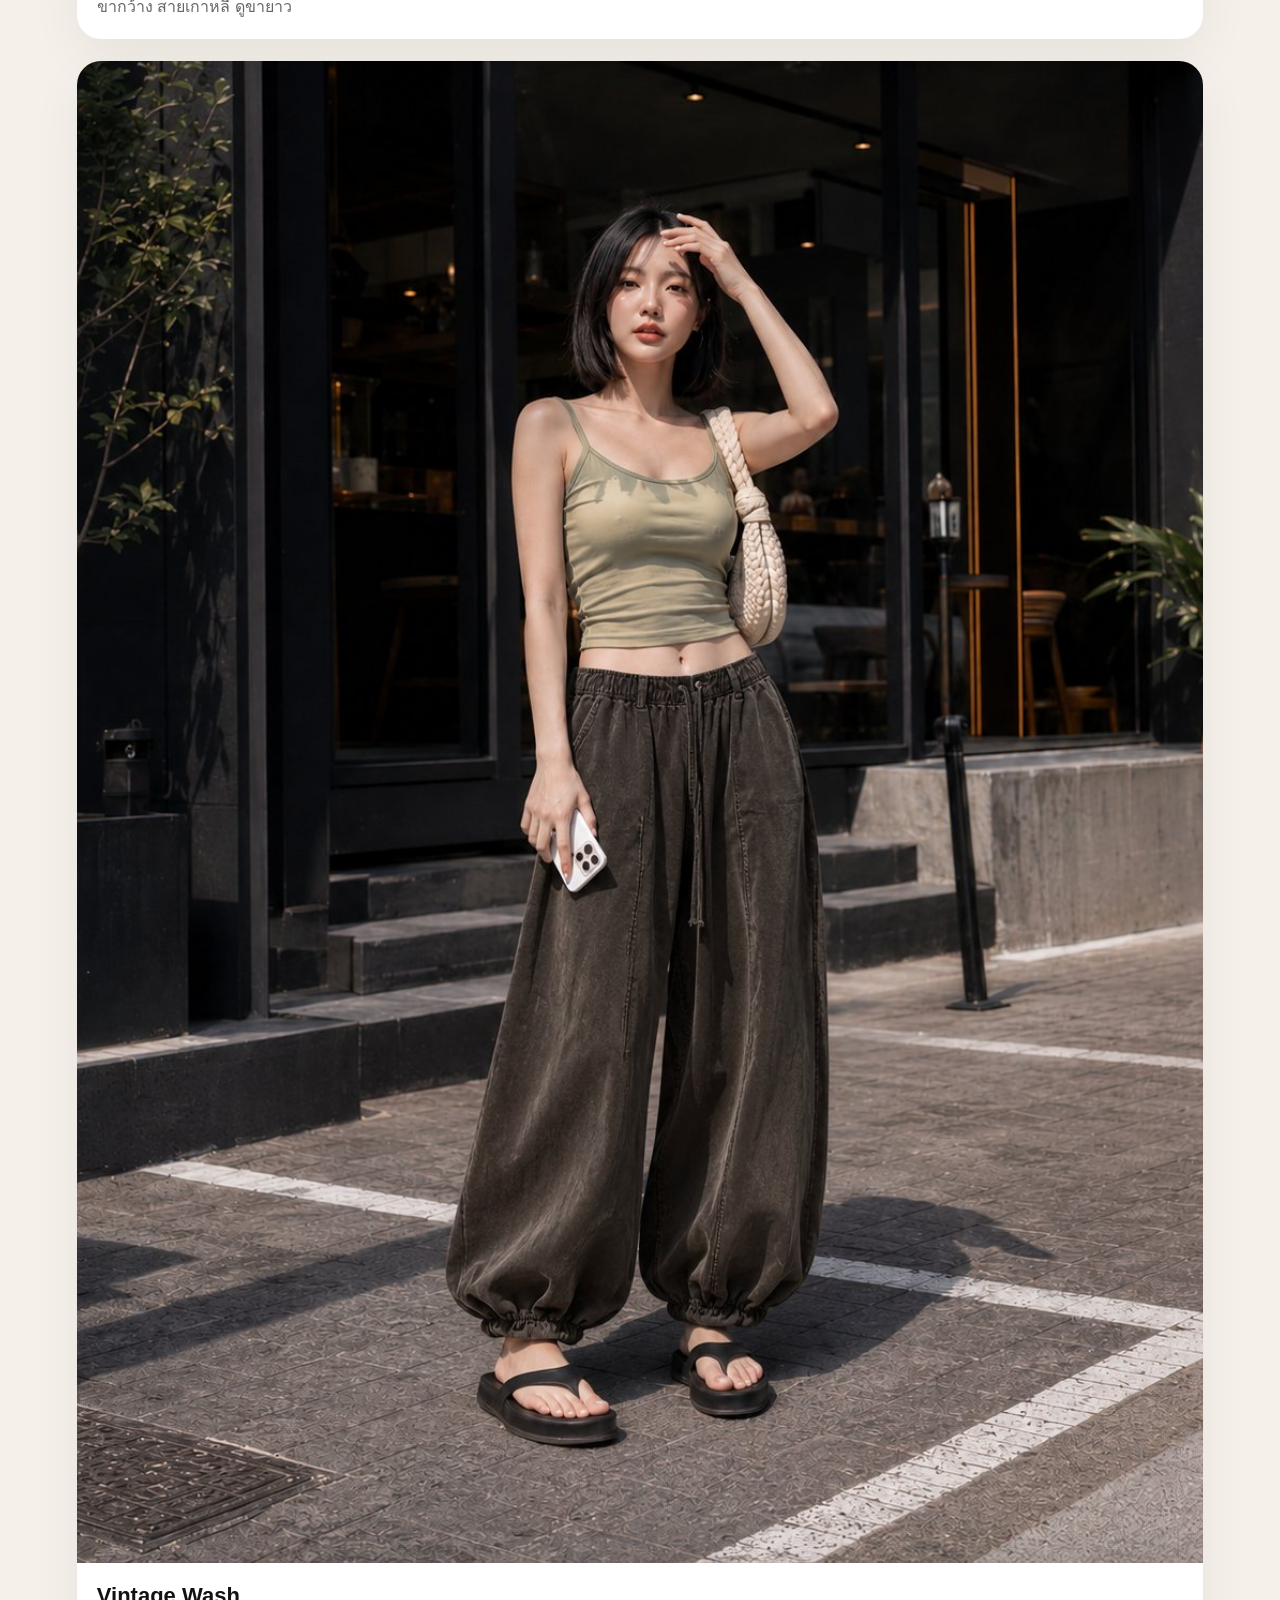
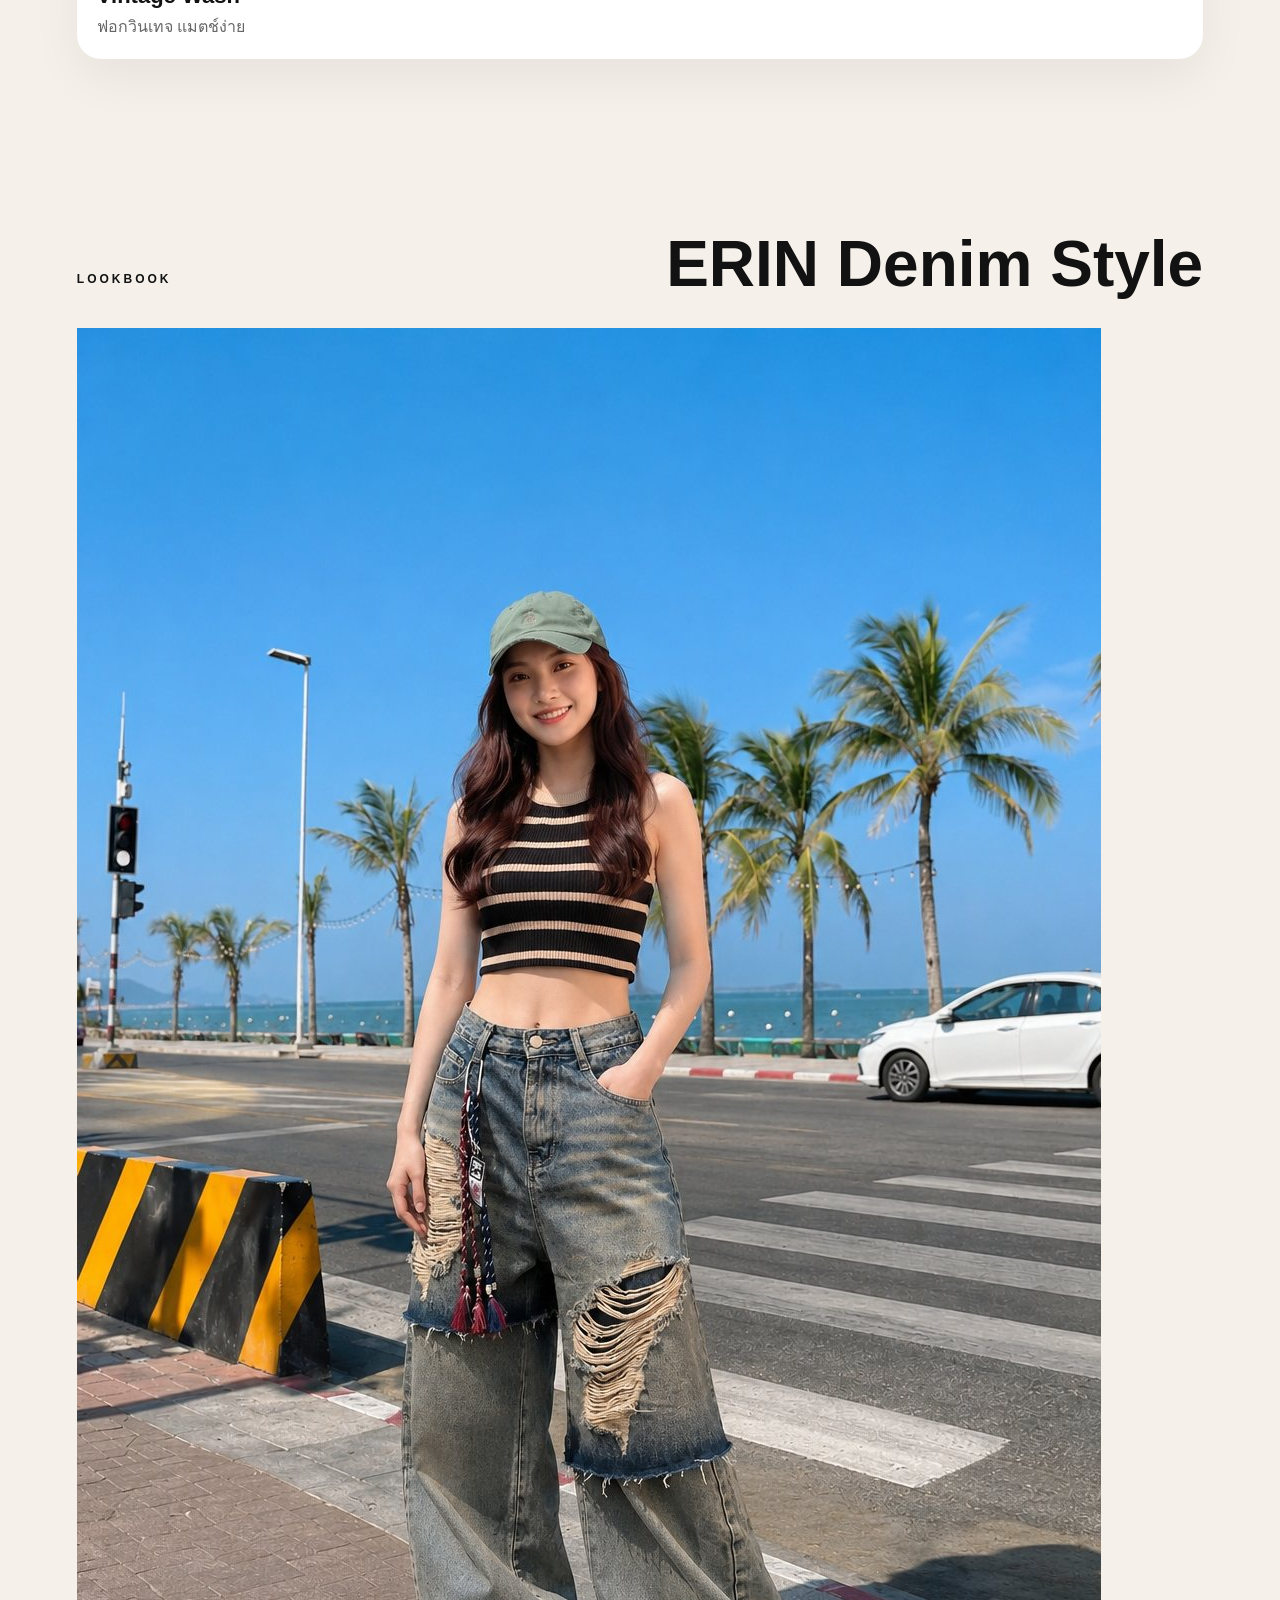
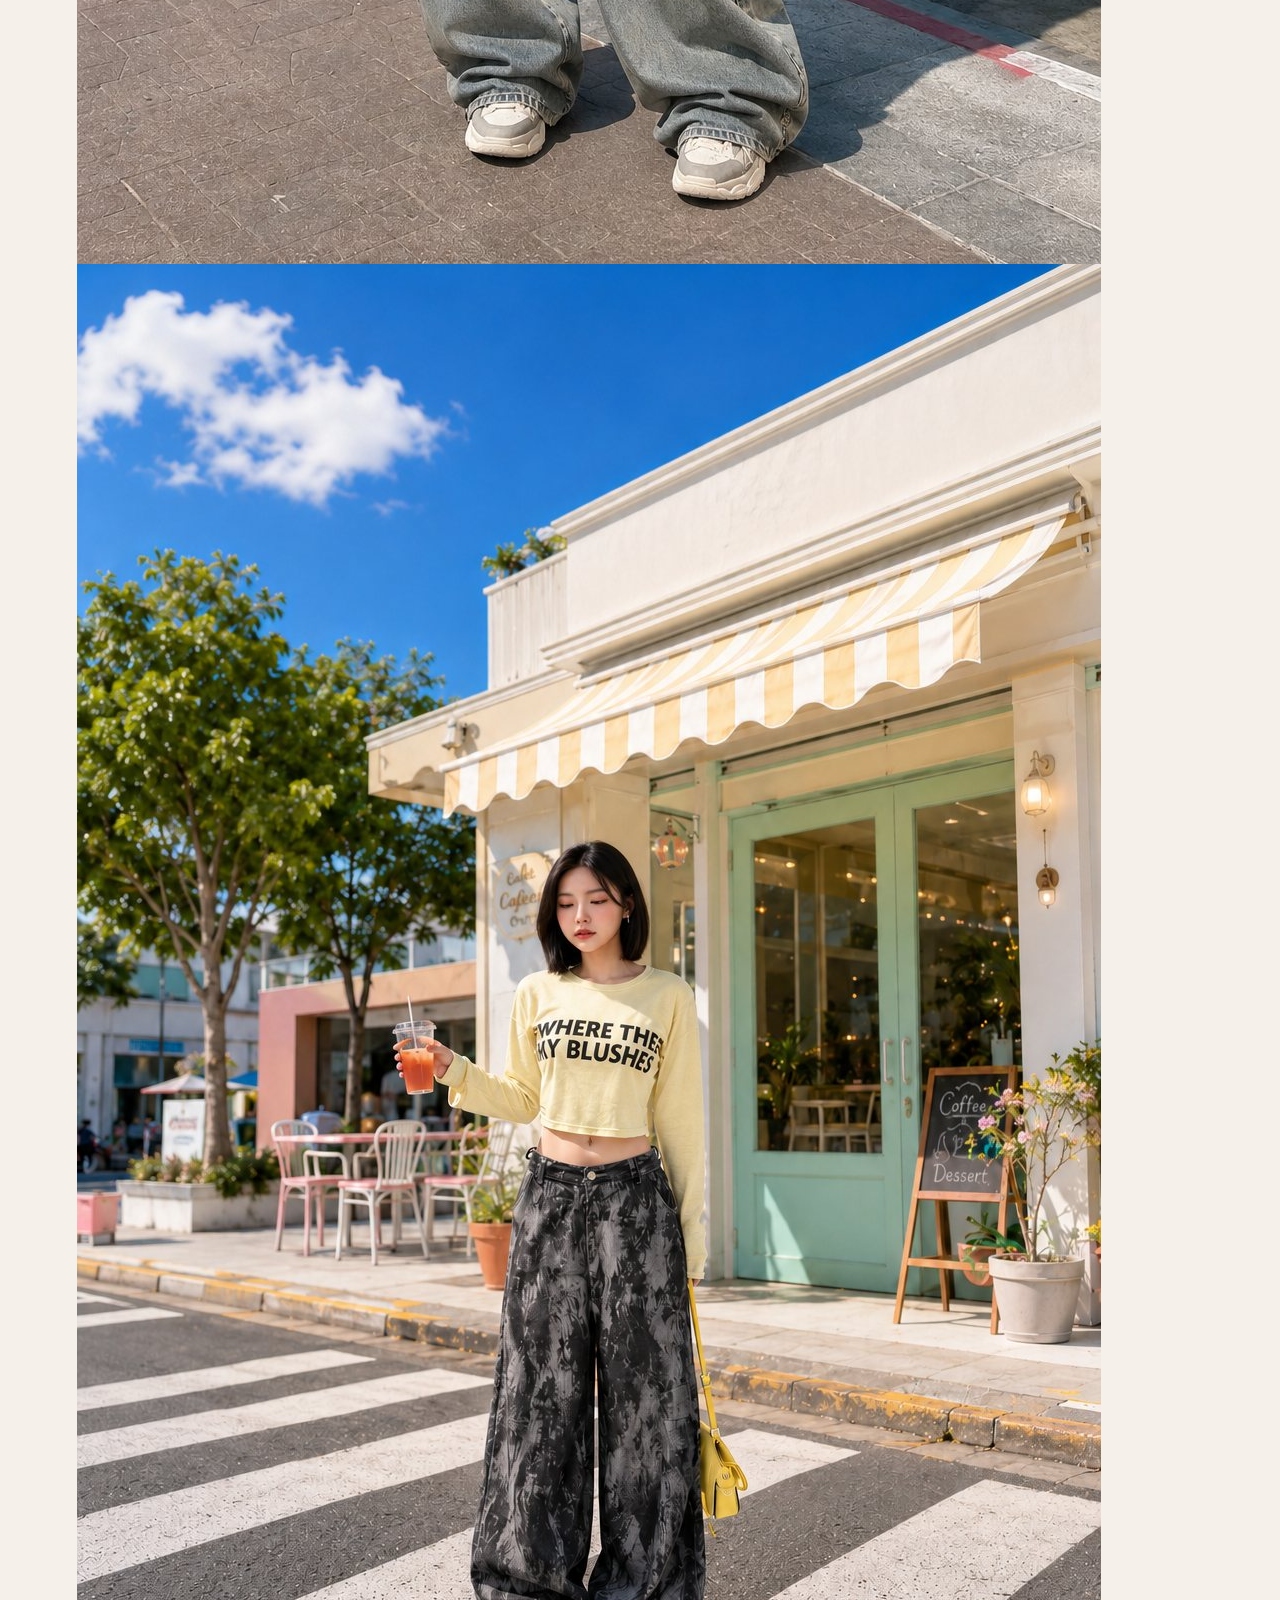
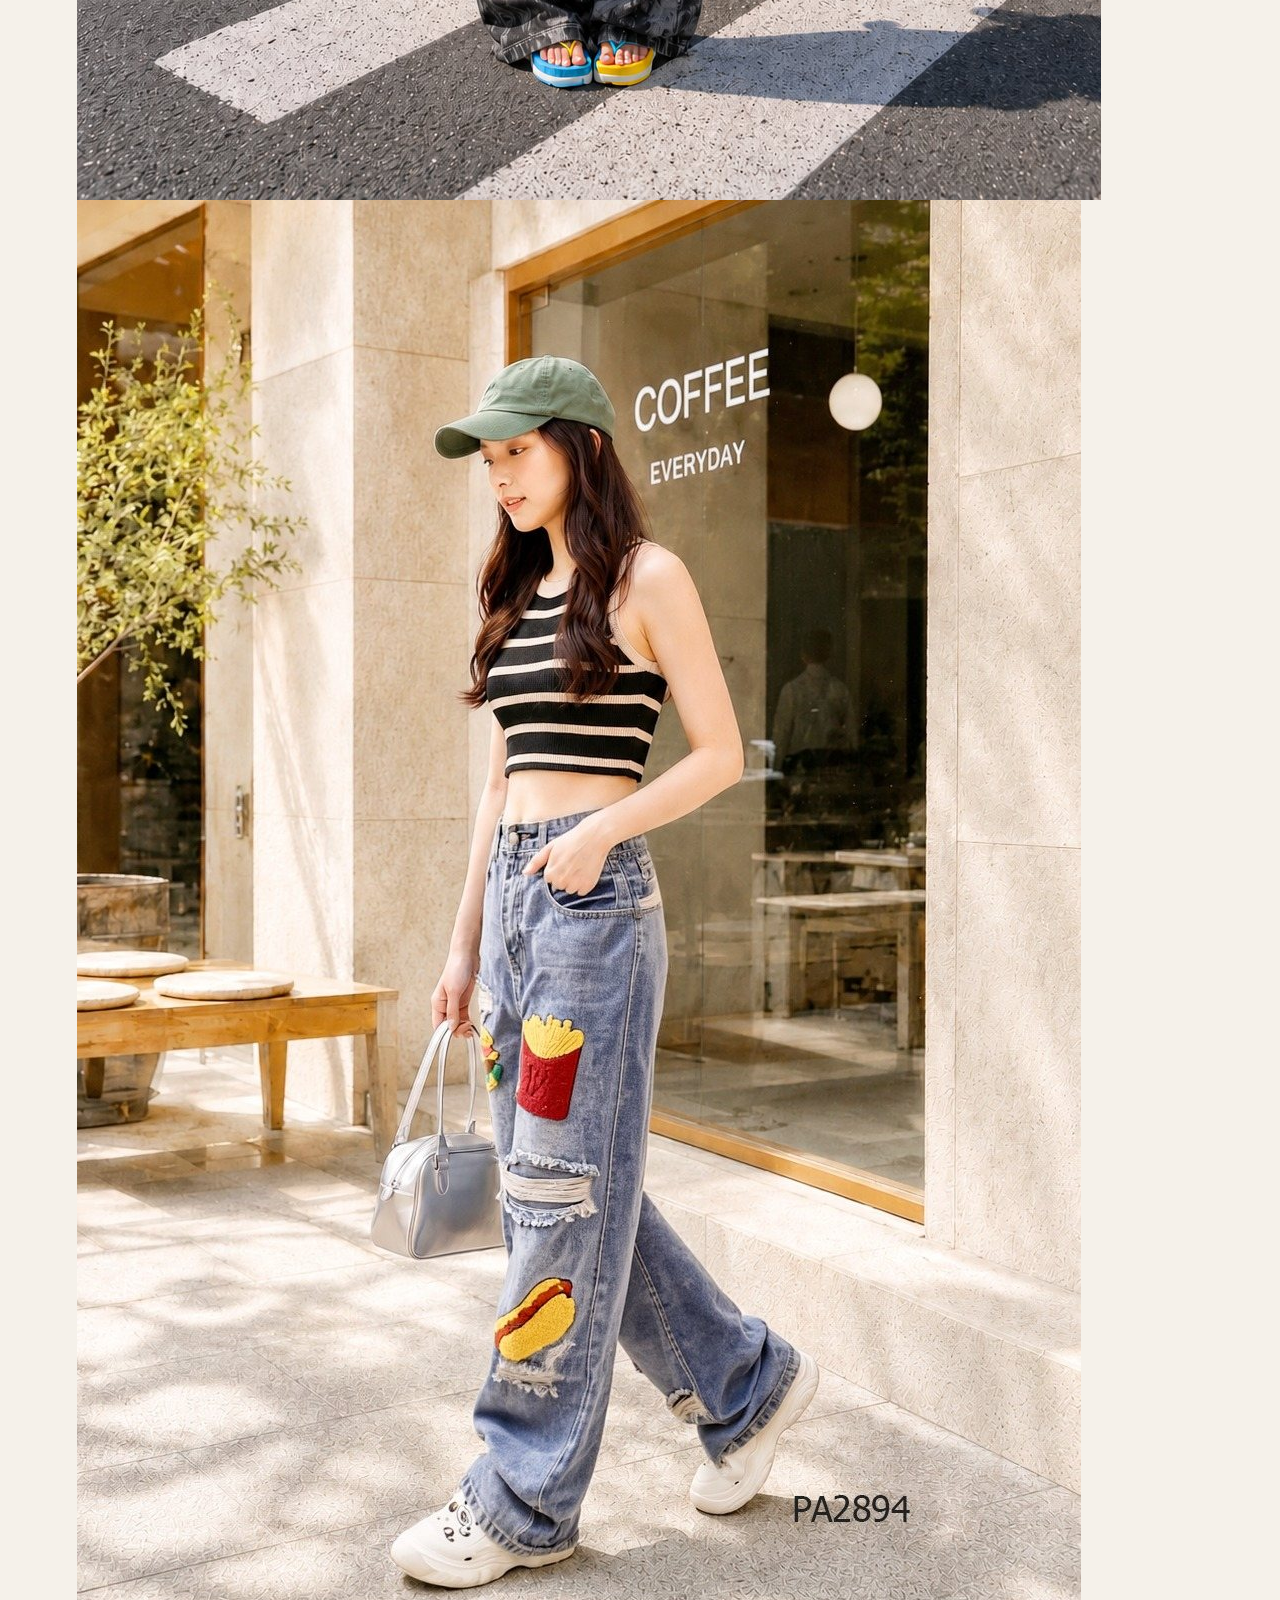
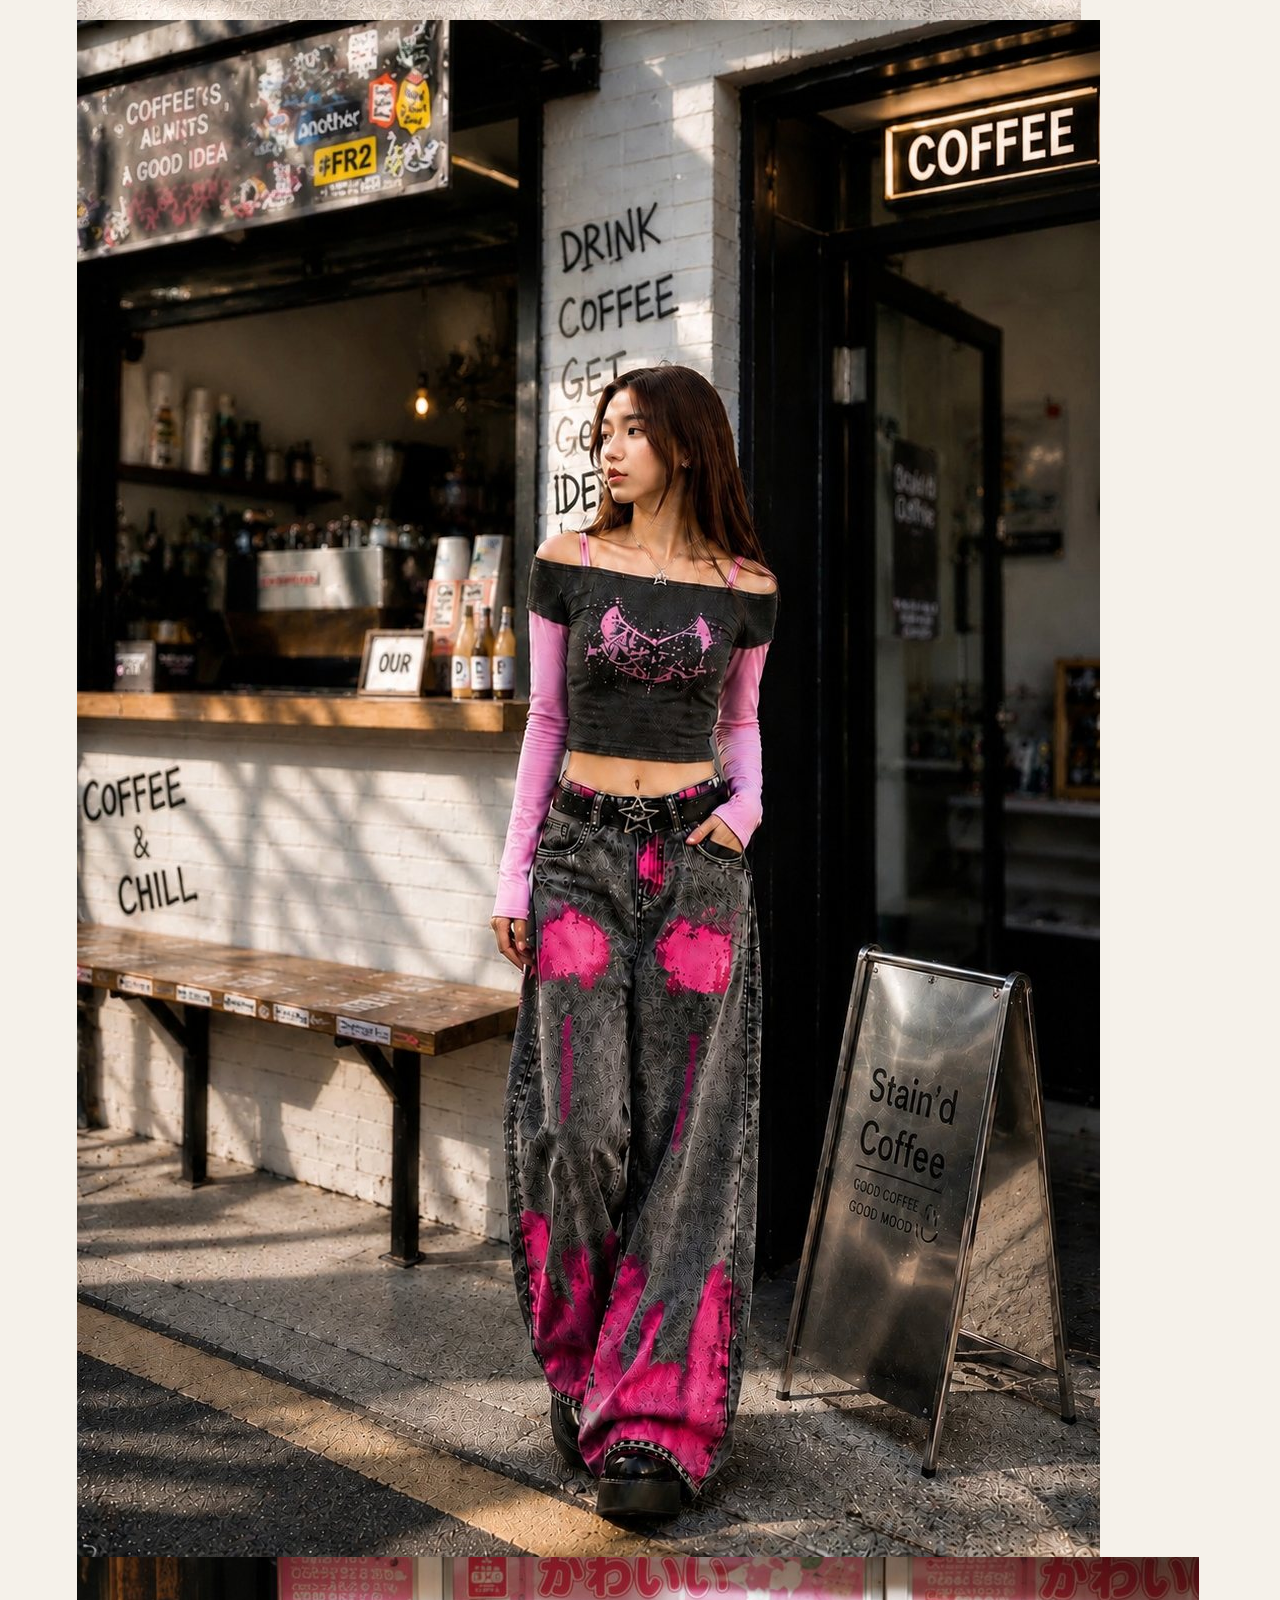
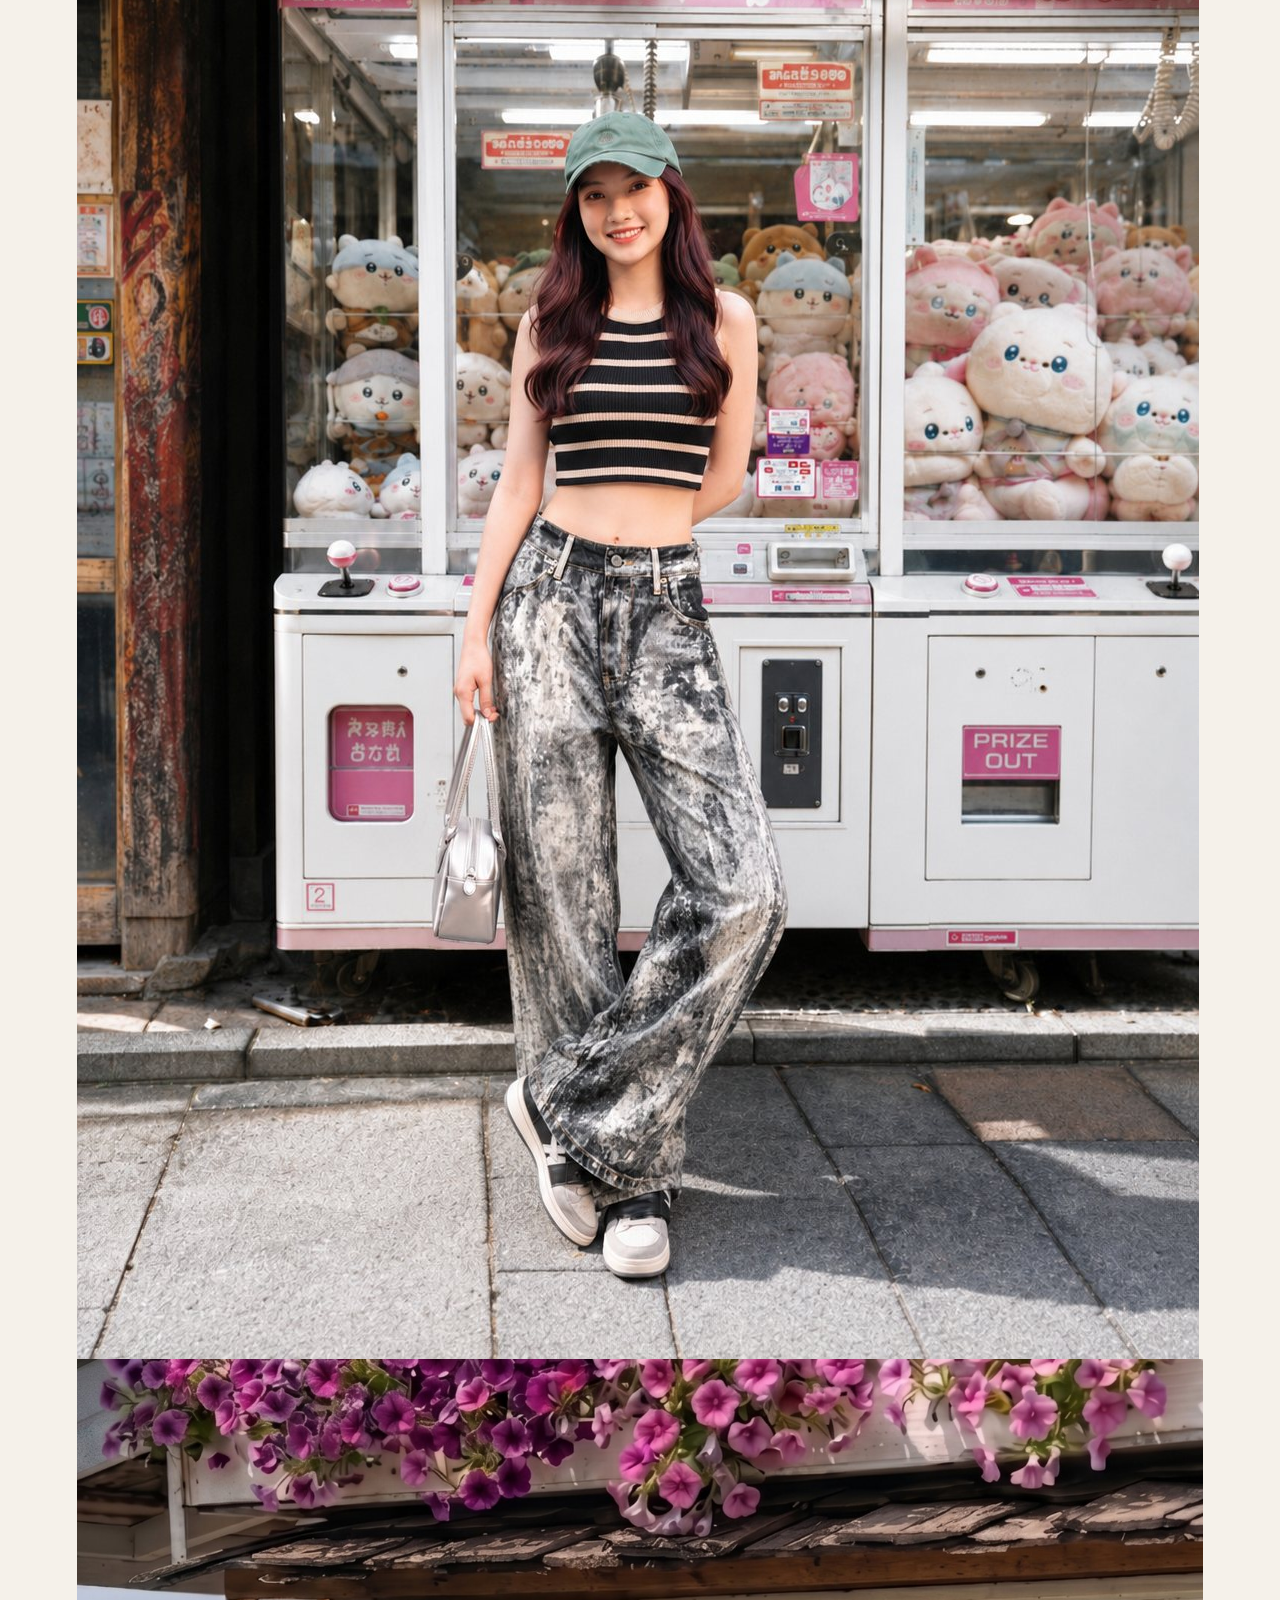
==== commit 50389a03: "Update index.html" ====
--- a/index.html
+++ b/index.html
@@ -3,116 +3,122 @@
 <head>
   <meta charset="UTF-8" />
   <meta name="viewport" content="width=device-width, initial-scale=1.0" />
-  <title>ERIN JEANS | Women's Denim Fashion</title>
-  <meta name="description" content="ERIN JEANS แบรนด์กางเกงยีนส์แฟชั่นผู้หญิง พร้อมส่งและพรีออเดอร์ โดยบริษัท เอริน นำเข้าและส่งออก จำกัด" />
-  <link rel="preconnect" href="https://fonts.googleapis.com">
-  <link rel="preconnect" href="https://fonts.gstatic.com" crossorigin>
-  <link href="https://fonts.googleapis.com/css2?family=Inter:wght@400;500;600;700;800&family=Noto+Sans+Thai:wght@400;500;600;700&display=swap" rel="stylesheet">
+  <title>ERIN JEANS | ยีนส์บ้านเรา by ERIN</title>
+  <meta name="description" content="ERIN JEANS - ยีนส์บ้านเรา by ERIN จำหน่ายกางเกงยีนส์แฟชั่นผู้หญิง พร้อมส่งและพรีออเดอร์ ติดต่อ Facebook โทร 02-103-1479" />
+  <meta property="og:title" content="ERIN JEANS | ยีนส์บ้านเรา by ERIN" />
+  <meta property="og:description" content="Women's Denim Fashion | กางเกงยีนส์แฟชั่นผู้หญิง" />
+  <meta property="og:image" content="assets/hero.jpg" />
   <link rel="stylesheet" href="style.css" />
 </head>
 <body>
-  <nav class="nav">
+  <header class="site-header">
     <a class="brand" href="#home">ERIN</a>
-    <div class="nav-links">
+    <nav>
       <a href="#collection">Collection</a>
-      <a href="#bestseller">Best Seller</a>
       <a href="#about">About</a>
       <a href="#contact">Contact</a>
-    </div>
-  </nav>
-
-  <header id="home" class="hero">
-    <img src="assets/hero.jpg" alt="ERIN JEANS women's denim fashion" />
-    <div class="hero-overlay"></div>
-    <div class="hero-content reveal">
-      <p class="eyebrow">Women's Denim Fashion</p>
-      <h1>ERIN JEANS</h1>
-      <p class="subtitle">ยีนส์ผู้หญิงทรงสวย ใส่ง่าย พร้อมส่งและพรีออเดอร์</p>
-      <div class="hero-actions">
-        <a class="btn btn-light" href="#collection">ดูคอลเลกชัน</a>
-        <a class="btn btn-outline" href="#contact">สั่งซื้อ / สอบถาม</a>
-      </div>
-    </div>
+      <a href="privacy.html">Privacy</a>
+    </nav>
   </header>
 
   <main>
-    <section class="intro reveal">
-      <p class="section-tag">Denim Selected for Everyday Wear</p>
-      <h2>คัดทรงยีนส์ที่ขายง่าย ใส่ง่าย และเข้ากับผู้หญิงไทย</h2>
-      <p>ERIN JEANS เน้นกางเกงยีนส์ผู้หญิงดีไซน์ร่วมสมัย ทั้งทรงตรง เอวสูง ขากว้าง และวินเทจวอช สำหรับลุคประจำวัน ลุคคาเฟ่ และสตรีทแฟชั่น</p>
-    </section>
-
-    <section id="collection" class="section">
-      <div class="section-head reveal">
-        <p class="section-tag">New Collection</p>
-        <h2>คอลเลกชันใหม่</h2>
-      </div>
-      <div class="grid collection-grid">
-        <article class="card reveal"><img src="assets/product-1.jpg" alt="ERIN straight denim"><div><h3>Straight Fit</h3><p>ทรงตรง ใส่ง่าย ดูขายาว</p></div></article>
-        <article class="card reveal"><img src="assets/product-2.jpg" alt="ERIN vintage denim"><div><h3>Vintage Wash</h3><p>โทนวินเทจ แมตช์ง่าย</p></div></article>
-        <article class="card reveal"><img src="assets/product-3.jpg" alt="ERIN wide leg denim"><div><h3>Wide Leg</h3><p>ขากว้าง สไตล์เกาหลี</p></div></article>
-        <article class="card reveal"><img src="assets/product-4.jpg" alt="ERIN high waist jeans"><div><h3>High Waist</h3><p>เอวสูง เก็บทรงสวย</p></div></article>
+    <section id="home" class="hero">
+      <img src="assets/hero.jpg" alt="ERIN JEANS denim fashion" />
+      <div class="hero-overlay"></div>
+      <div class="hero-content reveal">
+        <p class="eyebrow">ยีนส์บ้านเรา by ERIN</p>
+        <h1>ERIN JEANS</h1>
+        <p class="subtitle">Women's Denim Fashion<br>กางเกงยีนส์แฟชั่นผู้หญิง พร้อมส่งและพรีออเดอร์</p>
+        <div class="hero-buttons">
+          <a class="btn primary" href="https://www.facebook.com/profile.php?id=61590463086226" target="_blank" rel="noopener">สั่งซื้อทาง Facebook</a>
+          <a class="btn secondary" href="#collection">ดูคอลเลกชัน</a>
+        </div>
       </div>
     </section>
 
-    <section id="bestseller" class="section dark-section">
+    <section class="intro section reveal">
+      <p class="eyebrow dark">Premium Denim Selection</p>
+      <h2>ทรงสวย ใส่ง่าย คัดมาเพื่อผู้หญิงไทย</h2>
+      <p>ERIN JEANS คัดสรรกางเกงยีนส์ผู้หญิงแนวเกาหลี สตรีท และวินเทจ มีทั้งทรงเอวสูง ทรงกระบอก ขากว้าง และยีนส์แฟชั่นสำหรับใส่ทุกวัน</p>
+    </section>
+
+    <section id="collection" class="section collection">
       <div class="section-head reveal">
-        <p class="section-tag">Best Seller</p>
-        <h2>ทรงแนะนำ</h2>
+        <p class="eyebrow dark">New Collection</p>
+        <h2>สินค้าแนะนำ</h2>
       </div>
-      <div class="grid best-grid">
-        <article class="feature-card reveal"><img src="assets/product-5.jpg" alt="ERIN denim look"><span>Daily Denim</span></article>
-        <article class="feature-card reveal"><img src="assets/product-6.jpg" alt="ERIN fashion jeans"><span>Modern Fit</span></article>
-        <article class="feature-card reveal"><img src="assets/product-7.jpg" alt="ERIN vintage jeans"><span>Street Vintage</span></article>
-        <article class="feature-card reveal"><img src="assets/product-8.jpg" alt="ERIN denim style"><span>Easy Match</span></article>
+      <div class="grid">
+        <article class="card reveal"><img src="assets/product-1.jpg" alt="High waist jeans"><div><h3>High Waist Denim</h3><p>ทรงเอวสูง ใส่ง่าย เก็บทรงสวย</p></div></article>
+        <article class="card reveal"><img src="assets/product-2.jpg" alt="Straight jeans"><div><h3>Straight Jeans</h3><p>ทรงกระบอก คลาสสิก ใส่ได้ทุกวัน</p></div></article>
+        <article class="card reveal"><img src="assets/product-3.jpg" alt="Wide leg jeans"><div><h3>Wide Leg Fit</h3><p>ขากว้าง สายเกาหลี ดูขายาว</p></div></article>
+        <article class="card reveal"><img src="assets/product-4.jpg" alt="Vintage denim"><div><h3>Vintage Wash</h3><p>ฟอกวินเทจ แมตช์ง่าย</p></div></article>
       </div>
     </section>
 
-    <section id="about" class="about section">
-      <div class="about-image reveal"><img src="assets/product-9.jpg" alt="About ERIN JEANS"></div>
-      <div class="about-text reveal">
-        <p class="section-tag">About ERIN</p>
-        <h2>แบรนด์ยีนส์ผู้หญิงสำหรับการแต่งตัวทุกวัน</h2>
-        <p>ERIN JEANS จำหน่ายกางเกงยีนส์แฟชั่นผู้หญิงผ่านช่องทางออนไลน์ในประเทศไทย โดยคัดเลือกทรง สีวอช และดีไซน์ที่เหมาะกับการใส่จริงในชีวิตประจำวัน</p>
-        <p class="company">ดำเนินงานโดย บริษัท เอริน นำเข้าและส่งออก จำกัด</p>
+    <section class="section lookbook">
+      <div class="section-head reveal">
+        <p class="eyebrow dark">Lookbook</p>
+        <h2>ERIN Denim Style</h2>
+      </div>
+      <div class="masonry">
+        <img class="reveal" src="assets/product-5.jpg" alt="ERIN lookbook 1">
+        <img class="reveal" src="assets/product-6.jpg" alt="ERIN lookbook 2">
+        <img class="reveal" src="assets/product-7.jpg" alt="ERIN lookbook 3">
+        <img class="reveal" src="assets/product-8.jpg" alt="ERIN lookbook 4">
+        <img class="reveal" src="assets/product-9.jpg" alt="ERIN lookbook 5">
+        <img class="reveal" src="assets/product-10.jpg" alt="ERIN lookbook 6">
       </div>
     </section>
 
-    <section class="wide-banner reveal">
-      <img src="assets/product-10.jpg" alt="ERIN JEANS lifestyle">
+    <section id="about" class="section about reveal">
       <div>
-        <p class="section-tag">Shop Online</p>
-        <h2>เลือกแบบที่ใช่ แล้วทักหาเรา</h2>
-        <p>สอบถามไซซ์ ราคา และรอบสินค้าพร้อมส่งได้ผ่าน Facebook Page และ LINE</p>
+        <p class="eyebrow dark">About ERIN</p>
+        <h2>ยีนส์บ้านเรา by ERIN</h2>
+        <p>ERIN JEANS เป็นร้านแฟชั่นออนไลน์ จำหน่ายกางเกงยีนส์ผู้หญิง พร้อมส่งและพรีออเดอร์ เน้นดีไซน์ใส่ง่าย ทรงสวย และเหมาะกับการแต่งตัวในชีวิตประจำวัน</p>
+        <p>เราคัดเลือกสินค้าโดยดูจากทรงผ้า สีฟอก รายละเอียดการตัดเย็บ และความคุ้มค่ากับลูกค้า</p>
+      </div>
+      <div class="about-box">
+        <h3>สินค้า</h3>
+        <ul>
+          <li>กางเกงยีนส์ผู้หญิง</li>
+          <li>ยีนส์เอวสูง / ทรงกระบอก / ขากว้าง</li>
+          <li>สินค้าพร้อมส่งและพรีออเดอร์</li>
+          <li>จัดส่งทั่วประเทศไทย</li>
+        </ul>
       </div>
     </section>
 
-    <section id="contact" class="contact section reveal">
-      <p class="section-tag">Contact</p>
-      <h2>ติดต่อและสั่งซื้อ</h2>
-      <p>ลูกค้าสามารถสั่งซื้อสินค้า หรือสอบถามรายละเอียดเพิ่มเติมผ่านช่องทางออนไลน์ของ ERIN JEANS</p>
-      <div class="contact-buttons">
-        <a class="btn btn-dark" href="https://facebook.com/" target="_blank" rel="noopener">Facebook Page</a>
-        <a class="btn btn-dark" href="https://line.me/" target="_blank" rel="noopener">LINE Official</a>
-      </div>
-      <div class="contact-box">
-        <p><strong>บริษัท:</strong> เอริน นำเข้าและส่งออก จำกัด</p>
-        <p><strong>แบรนด์:</strong> ERIN JEANS</p>
-        <p><strong>Email:</strong> contact@yourdomain.com</p>
-        <p><strong>โทร:</strong> 08X-XXX-XXXX</p>
-      </div>
+    <section class="section policy reveal">
+      <div class="mini-card"><h3>วิธีสั่งซื้อ</h3><p>กดปุ่ม Facebook เพื่อสอบถามไซซ์ ราคา และสถานะสินค้า แอดมินจะตอบกลับเพื่อปิดออเดอร์</p></div>
+      <div class="mini-card"><h3>การจัดส่ง</h3><p>จัดส่งสินค้าทั่วประเทศไทยตามขนส่งที่ร้านกำหนด ระยะเวลาขึ้นอยู่กับพื้นที่ปลายทาง</p></div>
+      <div class="mini-card"><h3>บริการลูกค้า</h3><p>ติดต่อร้านผ่าน Facebook, โทรศัพท์ หรืออีเมล ตามข้อมูลด้านล่าง</p></div>
     </section>
 
-    <section class="policy section reveal">
-      <h2>Privacy Policy</h2>
-      <p>เว็บไซต์นี้ใช้เพื่อแสดงข้อมูลสินค้าและช่องทางติดต่อของบริษัท ข้อมูลที่ลูกค้าติดต่อเข้ามาจะถูกใช้เพื่อการให้บริการ การตอบคำถาม และการดำเนินการสั่งซื้อเท่านั้น บริษัทจะไม่ขายหรือเผยแพร่ข้อมูลส่วนบุคคลของลูกค้าให้บุคคลภายนอกโดยไม่ได้รับอนุญาต</p>
+    <section id="contact" class="section contact reveal">
+      <p class="eyebrow dark">Contact</p>
+      <h2>ติดต่อเรา</h2>
+      <div class="contact-list">
+        <p><strong>ร้าน:</strong> ยีนส์บ้านเรา by ERIN</p>
+        <p><strong>Facebook:</strong> <a href="https://www.facebook.com/profile.php?id=61590463086226" target="_blank" rel="noopener">ยีนส์บ้านเรา by ERIN</a></p>
+        <p><strong>Phone:</strong> <a href="tel:021031479">02-103-1479</a></p>
+        <p><strong>Email:</strong> <a href="mailto:armkorat30@gmail.com">armkorat30@gmail.com</a></p>
+      </div>
+      <a class="btn primary" href="https://www.facebook.com/profile.php?id=61590463086226" target="_blank" rel="noopener">ทักแชท Facebook</a>
     </section>
   </main>
 
-  <footer>
-    <div class="footer-brand">ERIN JEANS</div>
-    <p>Women's Denim Fashion</p>
-    <p>© 2026 ERIN JEANS. All rights reserved.</p>
+  <footer class="footer">
+    <div>
+      <h3>ERIN JEANS</h3>
+      <p>ยีนส์บ้านเรา by ERIN</p>
+      <p>Women's Denim Fashion</p>
+    </div>
+    <div>
+      <a href="privacy.html">Privacy Policy</a>
+      <a href="terms.html">Terms & Conditions</a>
+      <a href="https://www.facebook.com/profile.php?id=61590463086226" target="_blank" rel="noopener">Facebook</a>
+    </div>
+    <p class="copyright">© 2026 ERIN JEANS. All Rights Reserved.</p>
   </footer>
 
   <script src="script.js"></script>
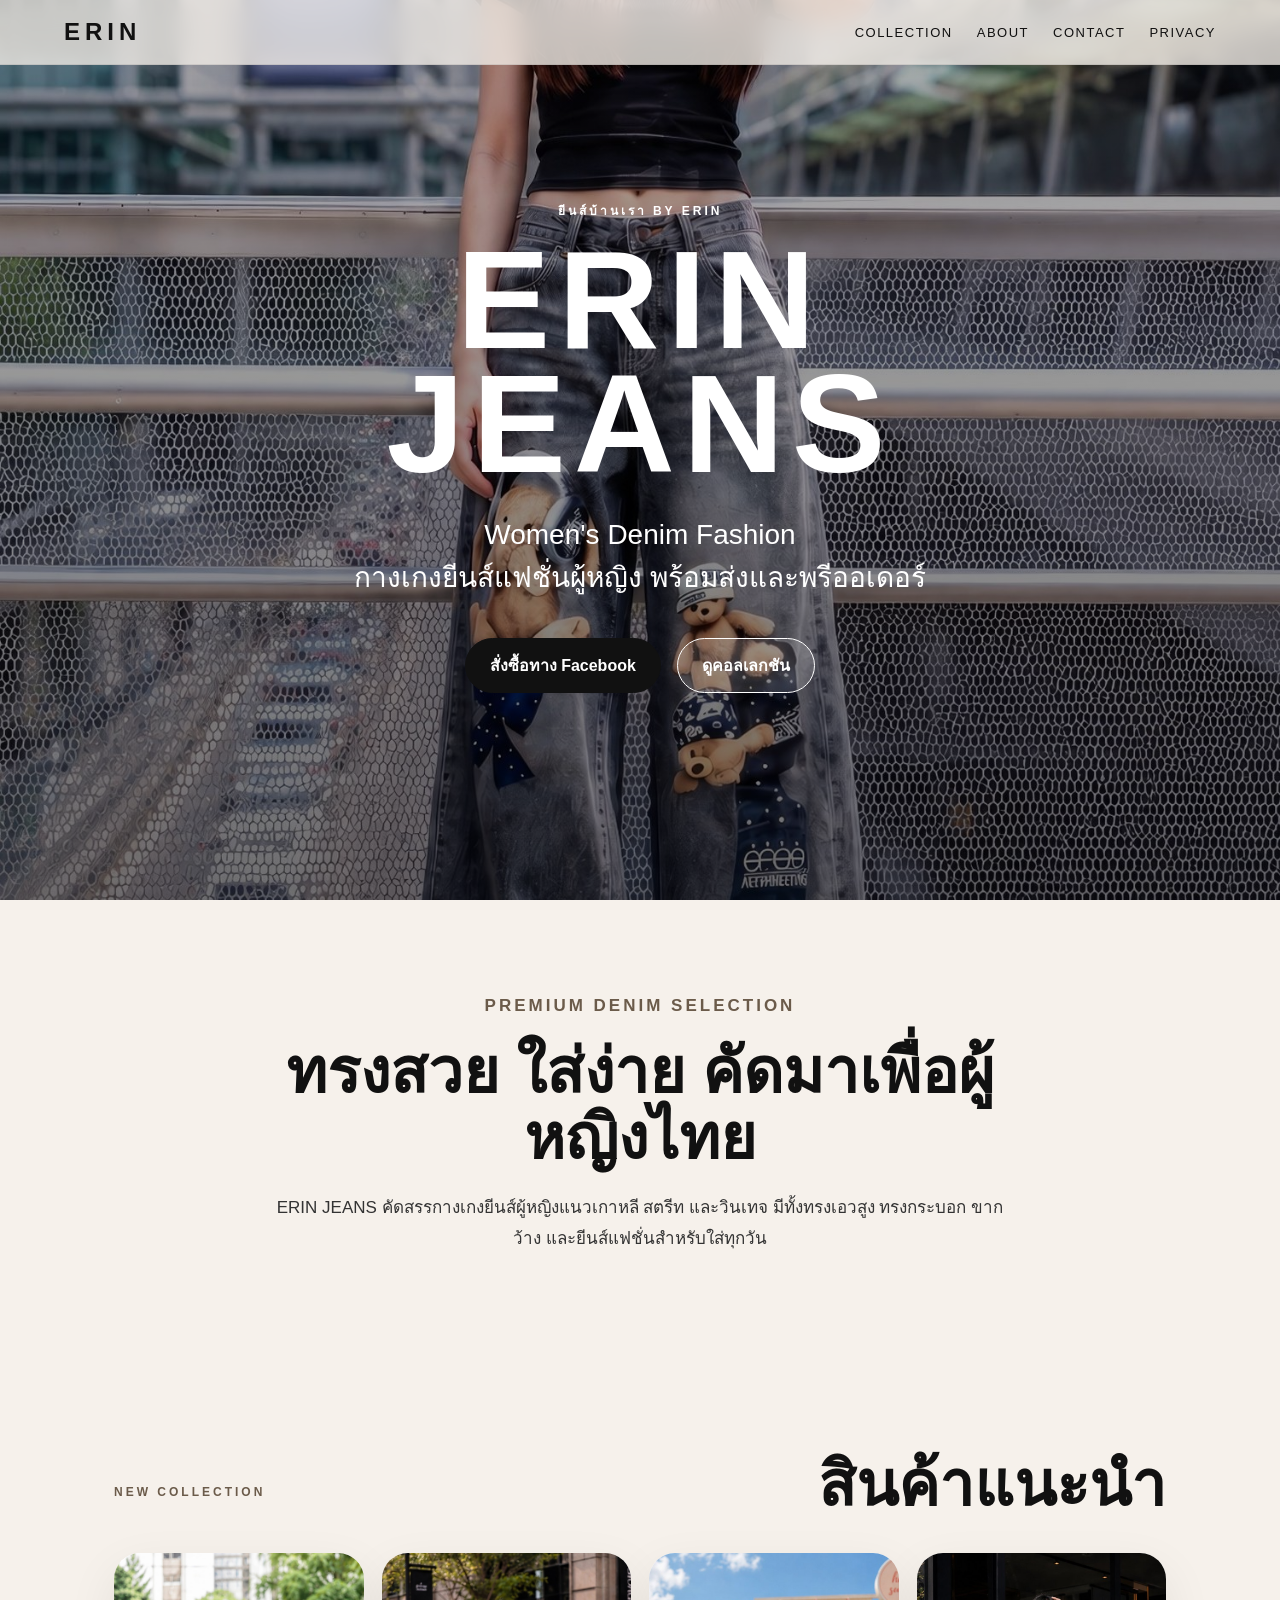
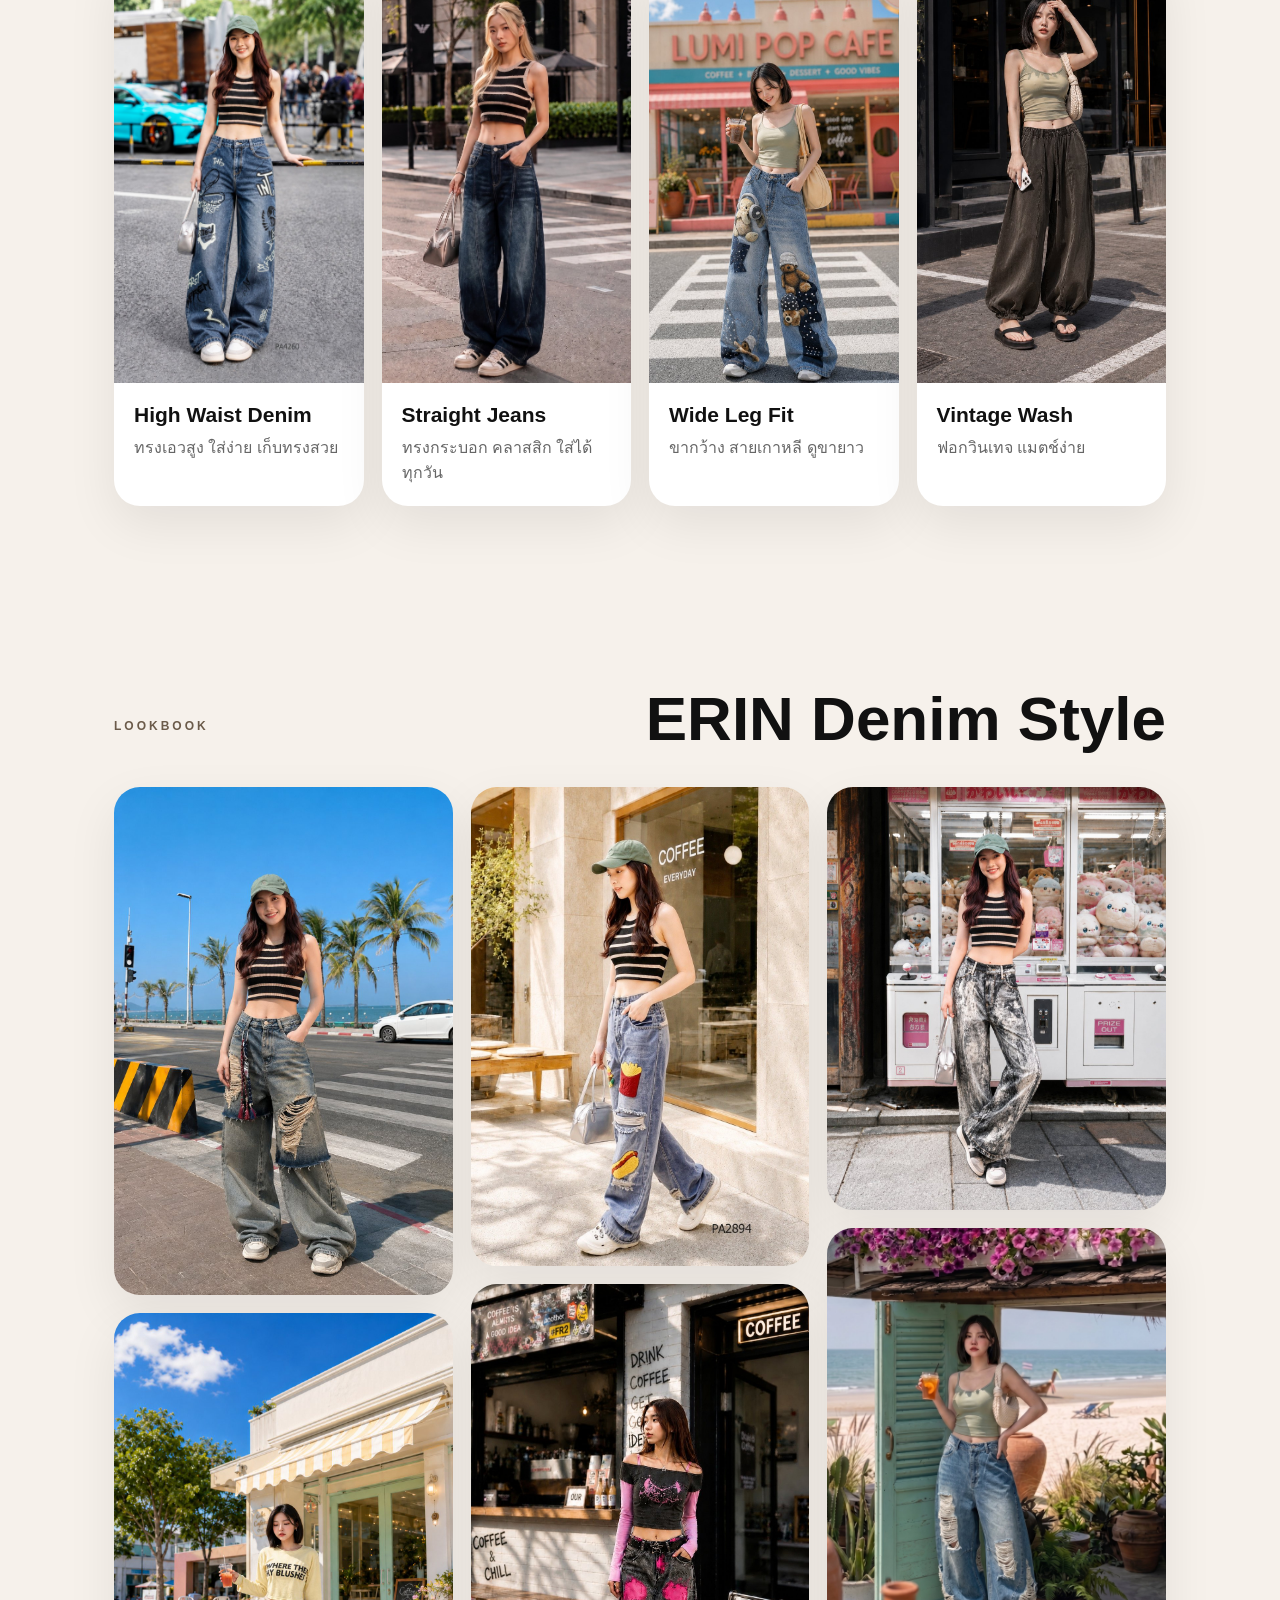
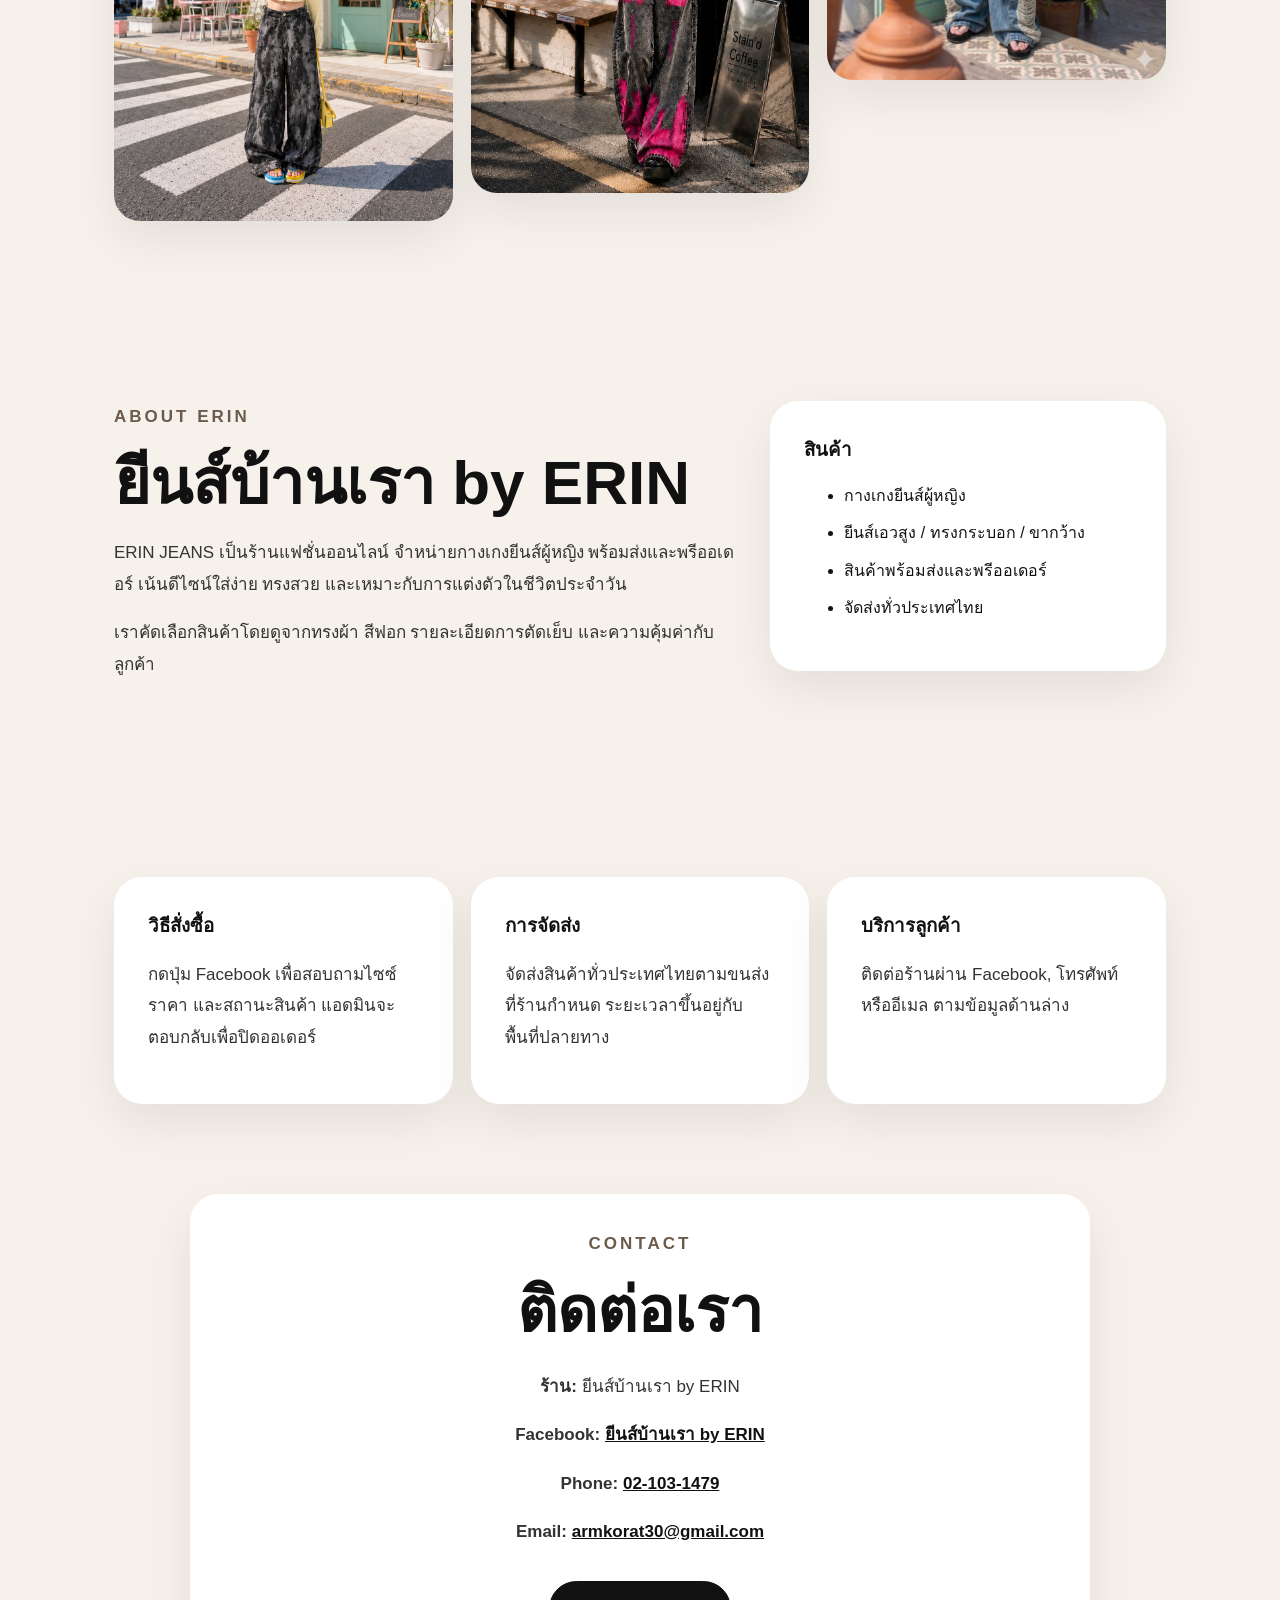
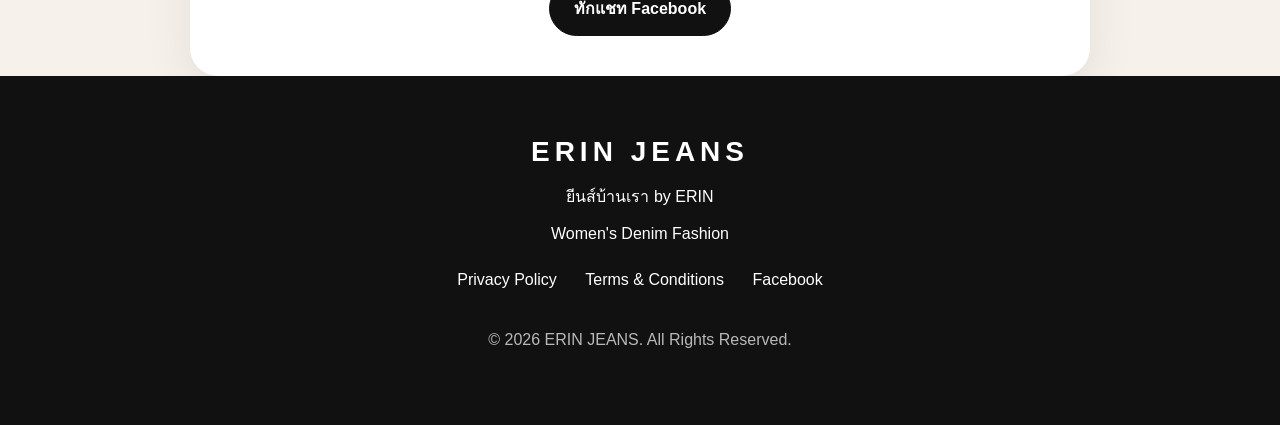
==== commit 4ceb3e63: "Update index.html" ====
--- a/index.html
+++ b/index.html
@@ -1,6 +1,7 @@
 <!DOCTYPE html>
 <html lang="th">
 <head>
+  <meta name="facebook-domain-verification" content="hoxiuympv7kdtasqhrd2eejz9aqit1" />
   <meta charset="UTF-8" />
   <meta name="viewport" content="width=device-width, initial-scale=1.0" />
   <title>ERIN JEANS | ยีนส์บ้านเรา by ERIN</title>
--- a/style.css
+++ b/style.css
@@ -1 +1 @@
-*{box-sizing:border-box}html{scroll-behavior:smooth}body{margin:0;background:#f5f1ea;color:#121212;font-family:"Inter","Noto Sans Thai",sans-serif}img{max-width:100%;display:block}.nav{position:fixed;top:0;left:0;right:0;z-index:20;display:flex;justify-content:space-between;align-items:center;padding:22px 6vw;background:rgba(10,10,10,.55);backdrop-filter:blur(12px);color:#fff}.brand{font-size:24px;font-weight:800;letter-spacing:5px;color:#fff;text-decoration:none}.nav-links{display:flex;gap:28px}.nav-links a{color:#fff;text-decoration:none;font-size:13px;text-transform:uppercase;letter-spacing:1.6px;opacity:.9}.hero{height:100vh;min-height:680px;position:relative;overflow:hidden;background:#111}.hero img{width:100%;height:100%;object-fit:cover;filter:contrast(1.02) saturate(.96)}.hero-overlay{position:absolute;inset:0;background:linear-gradient(90deg,rgba(0,0,0,.72),rgba(0,0,0,.28),rgba(0,0,0,.08))}.hero-content{position:absolute;left:7vw;bottom:12vh;max-width:760px;color:#fff}.eyebrow,.section-tag{text-transform:uppercase;letter-spacing:3px;font-size:12px;font-weight:700}.hero h1{font-size:clamp(64px,12vw,150px);line-height:.86;margin:18px 0 22px;letter-spacing:7px}.subtitle{font-size:clamp(18px,2.2vw,30px);line-height:1.55;margin:0 0 34px}.btn{display:inline-flex;align-items:center;justify-content:center;padding:14px 24px;border-radius:999px;text-decoration:none;font-weight:700;font-size:14px;letter-spacing:.3px;transition:.25s}.hero-actions,.contact-buttons{display:flex;gap:12px;flex-wrap:wrap}.btn-light{background:#fff;color:#111}.btn-outline{border:1px solid rgba(255,255,255,.75);color:#fff}.btn-dark{background:#111;color:#fff}.btn:hover{transform:translateY(-2px);box-shadow:0 14px 32px rgba(0,0,0,.18)}.intro{max-width:950px;margin:auto;text-align:center;padding:95px 24px 65px}.intro h2,.section-head h2,.about-text h2,.contact h2,.policy h2,.wide-banner h2{font-size:clamp(34px,5vw,66px);line-height:1.05;margin:10px 0 18px}.intro p:not(.section-tag),.about-text p,.contact p,.policy p,.wide-banner p{font-size:17px;line-height:1.9;color:#4a4a4a}.section{padding:86px 6vw}.section-head{display:flex;justify-content:space-between;align-items:end;margin-bottom:30px}.section-head h2{margin:0}.grid{display:grid;gap:22px}.collection-grid{grid-template-columns:repeat(4,1fr)}.card{background:#fff;overflow:hidden;border-radius:24px;box-shadow:0 18px 50px rgba(0,0,0,.06)}.card img{width:100%;aspect-ratio:3/4;object-fit:cover;transition:.5s}.card:hover img,.feature-card:hover img{transform:scale(1.045)}.card div{padding:20px}.card h3{font-size:22px;margin:0 0 5px}.card p{margin:0;color:#666}.dark-section{background:#111;color:#fff}.dark-section .section-tag{color:#c8bca7}.best-grid{grid-template-columns:repeat(4,1fr)}.feature-card{position:relative;overflow:hidden;border-radius:24px;background:#222;min-height:420px}.feature-card img{height:100%;width:100%;object-fit:cover;transition:.5s;opacity:.9}.feature-card span{position:absolute;left:22px;bottom:22px;background:rgba(255,255,255,.92);color:#111;padding:10px 16px;border-radius:999px;font-weight:800}.about{display:grid;grid-template-columns:1fr 1fr;gap:58px;align-items:center}.about-image img{border-radius:32px;aspect-ratio:4/5;object-fit:cover}.company{font-weight:700;color:#111!important}.wide-banner{margin:20px 6vw 0;position:relative;border-radius:34px;overflow:hidden;min-height:540px;background:#111;color:#fff}.wide-banner img{width:100%;height:540px;object-fit:cover;opacity:.72}.wide-banner div{position:absolute;left:52px;bottom:48px;max-width:620px}.wide-banner p{color:#eee}.contact{text-align:center;max-width:900px;margin:auto}.contact-box{margin:32px auto 0;background:#fff;border-radius:24px;padding:26px;text-align:left;max-width:620px;box-shadow:0 18px 50px rgba(0,0,0,.06)}.contact-box p{margin:8px 0;color:#222}.policy{max-width:980px;margin:auto;padding-top:40px}footer{background:#090909;color:#fff;text-align:center;padding:54px 20px}.footer-brand{font-size:28px;font-weight:800;letter-spacing:5px}footer p{color:#c9c9c9}.reveal{opacity:0;transform:translateY(28px);transition:opacity .7s ease,transform .7s ease}.reveal.show{opacity:1;transform:none}@media(max-width:900px){.nav{padding:16px 20px}.nav-links{display:none}.hero{min-height:620px}.hero-content{left:24px;right:24px;bottom:70px}.collection-grid,.best-grid{grid-template-columns:repeat(2,1fr)}.section-head{display:block}.about{grid-template-columns:1fr;gap:26px}.wide-banner{margin:0 20px;min-height:480px}.wide-banner img{height:480px}.wide-banner div{left:24px;right:24px;bottom:28px}}@media(max-width:560px){.collection-grid,.best-grid{grid-template-columns:1fr}.section{padding:62px 20px}.intro{padding:72px 20px 40px}.hero h1{letter-spacing:3px}.feature-card{min-height:520px}.wide-banner img{height:520px}.contact-buttons,.hero-actions{flex-direction:column}.btn{width:100%}}
+*{box-sizing:border-box}html{scroll-behavior:smooth}body{margin:0;font-family:Arial,'Noto Sans Thai',sans-serif;background:#f6f1eb;color:#111}a{color:inherit}.site-header{position:fixed;top:0;left:0;right:0;z-index:10;display:flex;justify-content:space-between;align-items:center;padding:18px 5vw;background:rgba(246,241,235,.78);backdrop-filter:blur(14px);border-bottom:1px solid rgba(0,0,0,.08)}.brand{font-size:24px;font-weight:800;letter-spacing:5px;text-decoration:none}.site-header nav{display:flex;gap:24px}.site-header nav a{text-decoration:none;font-size:13px;text-transform:uppercase;letter-spacing:1.5px}.hero{position:relative;height:100vh;min-height:680px;display:flex;align-items:center;justify-content:center;text-align:center;overflow:hidden}.hero img{position:absolute;inset:0;width:100%;height:100%;object-fit:cover}.hero-overlay{position:absolute;inset:0;background:linear-gradient(180deg,rgba(0,0,0,.30),rgba(0,0,0,.55))}.hero-content{position:relative;color:white;padding:20px;max-width:920px}.eyebrow{letter-spacing:3px;text-transform:uppercase;font-size:12px;font-weight:700;margin:0 0 18px}.eyebrow.dark{color:#6b5b4a}.hero h1{font-size:clamp(56px,11vw,140px);line-height:.88;letter-spacing:8px;margin:0 0 26px}.subtitle{font-size:clamp(18px,2.3vw,28px);line-height:1.55;margin-bottom:32px}.btn{display:inline-flex;align-items:center;justify-content:center;padding:14px 24px;border-radius:999px;text-decoration:none;font-weight:700;margin:6px;border:1px solid #111;transition:.25s}.btn.primary{background:#111;color:white}.btn.secondary{background:rgba(255,255,255,.14);color:white;border-color:white}.btn:hover{transform:translateY(-2px);opacity:.9}.section{max-width:1180px;margin:auto;padding:90px 5vw}.intro{text-align:center;max-width:860px}.intro h2,.section-head h2,.contact h2,.about h2{font-size:clamp(34px,5vw,62px);line-height:1.05;margin:0 0 22px}.intro p,.about p,.policy p,.contact p{font-size:17px;line-height:1.85;color:#333}.section-head{display:flex;justify-content:space-between;align-items:end;gap:30px;margin-bottom:36px}.section-head h2{margin:0}.grid{display:grid;grid-template-columns:repeat(4,1fr);gap:18px}.card{background:white;border-radius:26px;overflow:hidden;box-shadow:0 18px 50px rgba(0,0,0,.08)}.card img{width:100%;height:430px;object-fit:cover;display:block;transition:.5s}.card:hover img{transform:scale(1.04)}.card div{padding:20px}.card h3{margin:0 0 8px;font-size:21px}.card p{margin:0;color:#666;line-height:1.6}.masonry{columns:3 260px;column-gap:18px}.masonry img{width:100%;display:block;break-inside:avoid;border-radius:26px;margin:0 0 18px;box-shadow:0 18px 50px rgba(0,0,0,.08)}.about{display:grid;grid-template-columns:1.35fr .85fr;gap:28px;align-items:start}.about-box,.mini-card,.contact{background:#fff;border-radius:28px;padding:34px;box-shadow:0 18px 50px rgba(0,0,0,.08)}.about-box h3,.mini-card h3{margin-top:0}.about-box li{margin-bottom:12px;line-height:1.6}.policy{display:grid;grid-template-columns:repeat(3,1fr);gap:18px}.contact{max-width:900px;text-align:center}.contact-list{margin:28px 0}.contact a{color:#111;font-weight:700}.footer{background:#111;color:white;padding:60px 5vw;text-align:center}.footer h3{letter-spacing:5px;font-size:28px;margin:0 0 10px}.footer a{display:inline-block;color:white;margin:12px;text-decoration:none}.copyright{opacity:.7;margin-top:30px}.reveal{opacity:0;transform:translateY(24px);transition:opacity .7s ease,transform .7s ease}.reveal.show{opacity:1;transform:none}@media(max-width:900px){.site-header{padding:14px 18px}.site-header nav{gap:12px;overflow:auto}.site-header nav a{font-size:11px}.hero{min-height:620px}.grid{grid-template-columns:repeat(2,1fr)}.card img{height:360px}.about,.policy{grid-template-columns:1fr}.section-head{display:block}.section{padding:70px 20px}}@media(max-width:560px){.site-header nav a:nth-child(2),.site-header nav a:nth-child(4){display:none}.grid{grid-template-columns:1fr}.card img{height:440px}.hero h1{letter-spacing:4px}.hero-buttons .btn{width:100%;max-width:320px}.footer a{display:block}}
